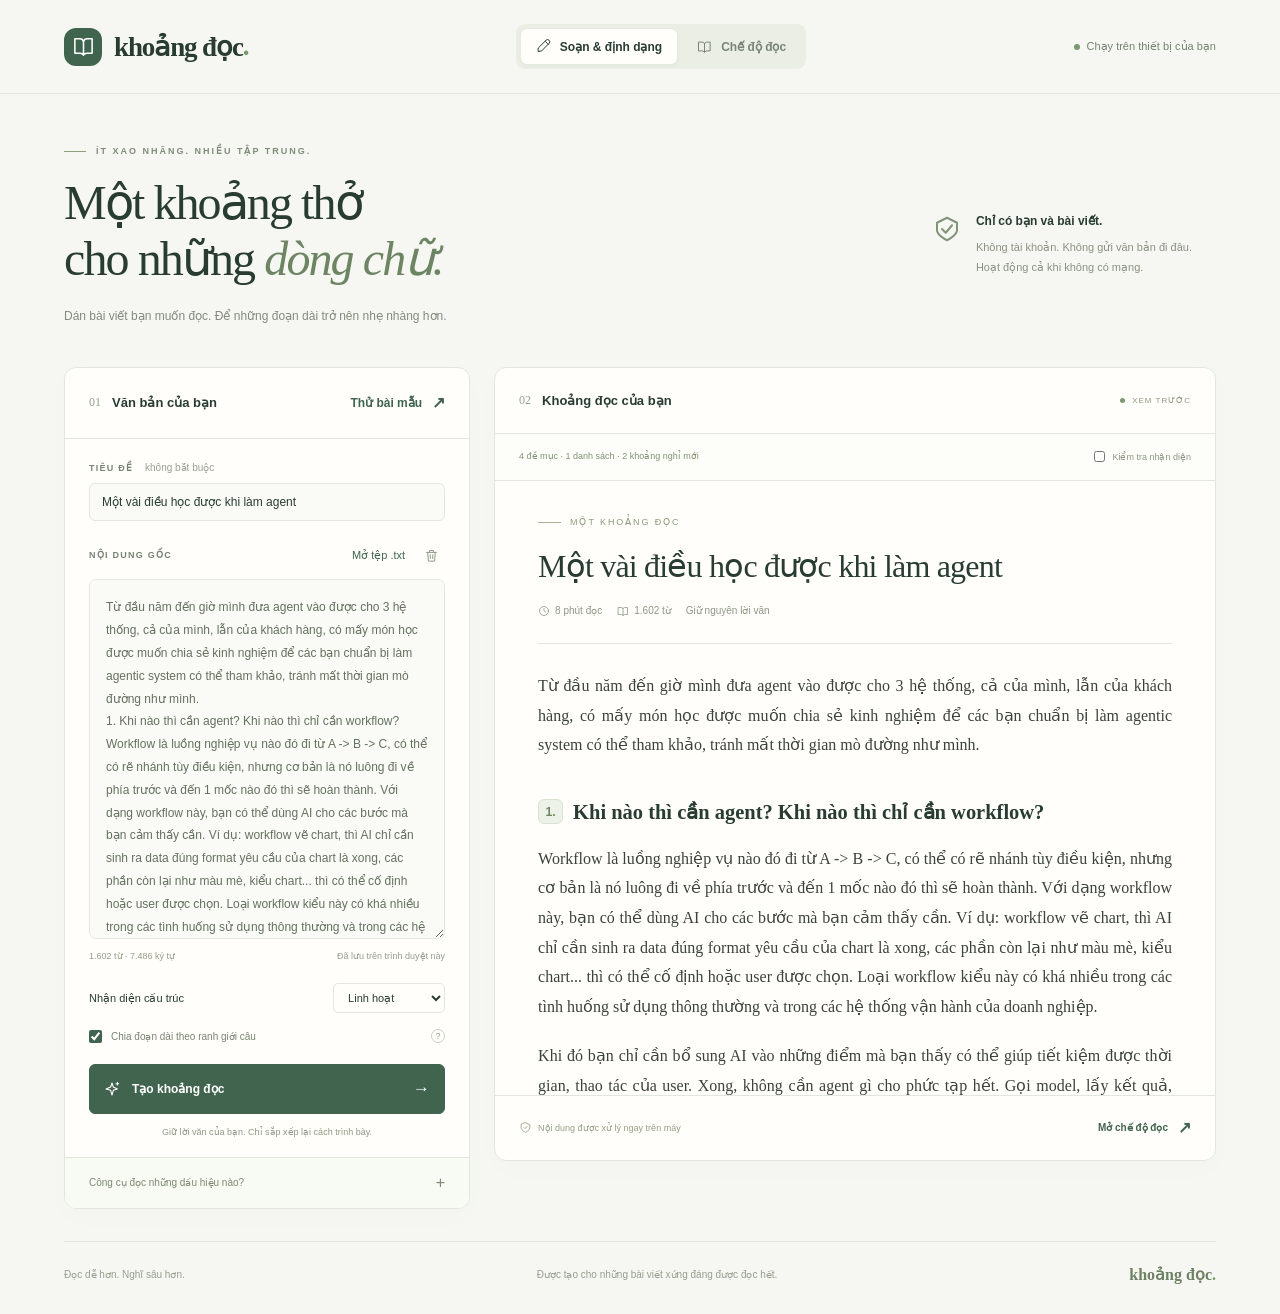
==== easy-text-reader-standalone.html @ fff43d6e "Rename standalone build, clearer export filename, add GitHub Pages deploy - khoang-doc.html -> easy-" ====
<!doctype html>
<html lang="vi">
<head>
  <meta charset="utf-8">
  <meta name="viewport" content="width=device-width, initial-scale=1">
  <meta name="theme-color" content="#f6f7f2">
  <meta name="description" content="Biến văn bản thô thành một trang dễ đọc. Chạy hoàn toàn trên thiết bị, kể cả khi không có mạng.">
  <title>Khoảng đọc — Cho những dòng chữ một khoảng thở</title>
  <link rel="icon" href="data:image/svg+xml,%3Csvg xmlns='http://www.w3.org/2000/svg' viewBox='0 0 40 40'%3E%3Crect width='40' height='40' rx='12' fill='%233c5f4b'/%3E%3Cpath d='M10 11h7c2 0 3 1 3 2 0-1 1-2 3-2h7v18h-7c-2 0-3 1-3 2 0-1-1-2-3-2h-7zM20 13v18' fill='none' stroke='%23fff' stroke-width='2'/%3E%3C/svg%3E">
  <style>
@charset "UTF-8";
:root{--bg:#f6f7f2;--surface:#fffefb;--ink:#293c32;--muted:#7a847a;--accent:#41644f;--accent-soft:#eaf0e7;--border:#e2e7dd;--article-ink:#3b423b;--article-size:20px;--reading-width:720px;--article-leading:1.85;--article-font:Cambria,Georgia,'Times New Roman',serif;--shadow:0 8px 28px #283c3104;color-scheme:light}
*{box-sizing:border-box}html{scroll-behavior:smooth;scroll-padding-top:100px}body{margin:0;background:var(--bg);color:var(--ink);font-family:Inter,'Segoe UI',Arial,sans-serif;font-size:14px;-webkit-font-smoothing:antialiased}button,input,textarea,select{font:inherit}button,a,input,textarea,select{-webkit-tap-highlight-color:transparent}button{cursor:pointer}button,select{touch-action:manipulation}button{color:inherit}button:disabled{opacity:.45;cursor:not-allowed}a{color:inherit}button:focus-visible,a:focus-visible,summary:focus-visible{outline:3px solid #8ca78d;outline-offset:4px}input:focus-visible,textarea:focus-visible,select:focus-visible{outline:2px solid #8ca78d;outline-offset:2px}button{border:0;background:none}svg{width:20px;height:20px;fill:none;stroke:currentColor;stroke-width:1.6;stroke-linecap:round;stroke-linejoin:round;flex-shrink:0}[hidden]{display:none!important}::selection{background:#dbe8cc;color:#263e2e}
.site-header{height:94px;max-width:1440px;margin:auto;padding:0 64px;display:flex;align-items:center;justify-content:space-between;border-bottom:1px solid var(--border);gap:24px}.brand{text-decoration:none;font-family:Cambria,Georgia,'Times New Roman',serif;font-size:27px;font-weight:bold;letter-spacing:-1.1px;display:flex;align-items:center;white-space:nowrap}.brand-mark{display:grid;place-items:center;background:var(--accent);color:#fff;width:38px;height:38px;border-radius:12px;margin-right:12px}.brand-mark svg{width:23px;height:23px}.brand-dot{color:#76966b}.view-tabs{display:flex;gap:5px;background:#eaeee5;padding:5px;border-radius:9px}.view-tab{display:flex;align-items:center;justify-content:center;gap:9px;padding:10px 15px;font-size:12px;font-weight:600;border-radius:6px;white-space:nowrap;color:#7a8479}.view-tab svg{width:15px;height:15px}.view-tab.active{background:var(--surface);color:var(--ink);box-shadow:0 1px 4px #34462d0c}.offline-badge{font-size:11px;color:#748270;white-space:nowrap;display:flex;gap:7px;align-items:center}.offline-badge>span,.preview-label>span{width:6px;height:6px;border-radius:50%;background:#7c9870}
main{max-width:1440px;margin:auto;padding:0 64px}.intro{padding:52px 0 39px;display:flex;align-items:center;justify-content:space-between;gap:40px}.eyebrow{font-size:9px;font-weight:700;letter-spacing:2px;display:flex;align-items:center;gap:10px;color:#7f8c78;margin-bottom:19px}.tiny-line{width:22px;height:1px;background:#8da17e}.intro h1{font-family:Cambria,Georgia,'Times New Roman',serif;font-size:48px;line-height:1.17;letter-spacing:-1.9px;font-weight:400;margin:0 0 19px}.intro h1 em{font-weight:400;color:#6d8562}.intro>div>p{font-size:12px;line-height:1.8;margin:0;color:#838a7d}.intro-note{display:flex;align-items:flex-start;gap:14px;margin:18px 24px 0 0}.intro-note>svg{width:30px;height:30px;color:#829477}.intro-note strong{display:block;font-size:12px;font-weight:600;margin-bottom:9px}.intro-note span{display:block;font-size:11px;line-height:1.9;color:#8a9184}
.workspace{display:grid;grid-template-columns:minmax(300px,.72fr) minmax(0,1.28fr);gap:24px;align-items:start}.panel{border:1px solid var(--border);border-radius:12px;background:var(--surface);overflow:hidden;box-shadow:var(--shadow)}.panel-heading{display:flex;align-items:center;justify-content:space-between;gap:10px;min-height:66px;padding:17px 24px;border-bottom:1px solid var(--border)}.panel-heading>div{display:flex;align-items:center;gap:11px}.step-number{font-family:Cambria,Georgia,serif;font-size:12px;color:#93a18a}.panel-heading h2{font-size:13px;font-weight:600;margin:0}.text-button{color:var(--accent);font-size:12px;font-weight:600;padding:6px 0;line-height:1.5;display:inline-flex;gap:10px;align-items:center}.text-button:hover{color:#83a070}.text-button span{font-size:16px}.text-button.small{font-size:11px;font-weight:400}.source-body{padding:23px 24px 16px}.field-label{font-size:9px;font-weight:700;letter-spacing:1.25px;display:block;color:#778372}.field-label>span{font-size:10px;font-weight:400;letter-spacing:0;color:#9a9f94;text-transform:none;margin-left:8px}.title-input{margin:10px 0 20px;border:1px solid var(--border);background:#fafbf7;border-radius:6px;padding:11px 12px;width:100%;font-size:12px;color:var(--ink)}.title-input::placeholder{color:#9a9f94}.input-label{display:flex;align-items:center;justify-content:space-between;margin-bottom:10px}.input-label>div{display:flex;align-items:center;gap:12px}.icon-button{display:grid;place-items:center;width:28px;height:28px;padding:4px;color:#91998a;border-radius:5px}.icon-button:hover{background:var(--accent-soft)}.icon-button svg{width:15px;height:15px}textarea{resize:vertical;width:100%;height:360px;min-height:180px;max-height:800px;border:1px solid var(--border);background:#fafbf7;border-radius:7px;color:#65705f;padding:16px;font-size:12px;line-height:1.9;scrollbar-width:thin;scrollbar-color:#d4ddcc transparent}textarea::placeholder{color:#9ba493}.source-meta{display:flex;align-items:center;justify-content:space-between;gap:8px;font-size:9px;color:#969d8d;margin:9px 0 22px}.format-options{display:flex;align-items:center;justify-content:space-between;gap:12px;font-size:11px;margin-bottom:16px}.format-options select,.setting-row select{border:1px solid var(--border);border-radius:5px;background:var(--surface);color:var(--ink);padding:7px 25px 7px 10px;font-size:11px}.check-option{display:flex;align-items:center;gap:9px;font-size:10px;color:#7a8472;margin-bottom:21px}.check-option input,.inspect-toggle input{accent-color:var(--accent);width:13px;height:13px;margin:0;flex-shrink:0}.help-dot{display:grid;place-items:center;margin-left:auto;width:14px;height:14px;border:1px solid #c9d1c2;border-radius:50%;color:#92a087;font-size:9px}.primary-button{display:flex;align-items:center;justify-content:center;gap:12px;width:100%;padding:14px;background:var(--accent);border:1px solid var(--accent);border-radius:6px;color:#fff;font-size:12px;font-weight:600;transition:background .15s}.primary-button>svg{width:16px;height:16px}.primary-button>span{margin-left:auto;font-size:17px}.primary-button:hover{background:#314f3d}.source-hint{margin:11px 0 0;text-align:center;font-size:9px;line-height:1.7;color:#8e9884}.how-it-works{background:#f8faf4;border-top:1px solid var(--border);padding:0 24px;color:#7c8873}.how-it-works summary{list-style:none;font-size:10px;padding:16px 0;display:flex;align-items:center;justify-content:space-between;cursor:pointer}.how-it-works summary::-webkit-details-marker{display:none}.how-it-works summary>span{font-size:16px;font-weight:300}.how-it-works[open] summary>span{transform:rotate(45deg)}.how-it-works p{font-size:11px;line-height:1.8;margin:0 0 15px}
.preview-label{display:flex;align-items:center;gap:7px;font-size:8px;letter-spacing:1px;color:#8d9983}.preview-label>span{width:5px;height:5px}.preview-toolbar{padding:12px 24px;display:flex;justify-content:space-between;gap:8px;align-items:center;border-bottom:1px solid var(--border);min-height:47px;background:#fdfef9}.format-summary{font-size:9px;line-height:1.7;color:#829175;display:flex;align-items:center;gap:5px}.inspect-toggle{display:flex;align-items:center;gap:7px;font-size:9px;color:#8d9684;cursor:pointer;white-space:nowrap}.inspect-toggle input{width:11px;height:11px}.preview-scroll{height:614px;overflow:auto;overscroll-behavior:contain;scrollbar-width:thin;scrollbar-color:#dce3d5 transparent}.reading-article{color:var(--article-ink);font-family:var(--article-font);font-size:var(--article-size);line-height:var(--article-leading);overflow-wrap:anywhere}.preview-scroll .reading-article{--article-size:16px;--article-leading:1.85;padding:33px 43px 50px}.article-kicker{font-family:'Segoe UI',Arial,sans-serif;font-size:9px;letter-spacing:1.9px;color:#8a9a7b;display:flex;align-items:center;gap:9px;margin:0 0 15px}.article-kicker::before{content:'';height:1px;width:23px;background:#a5b198}.reading-article h1{font-family:Cambria,Georgia,'Times New Roman',serif;color:var(--ink);font-weight:400;font-size:2em;line-height:1.25;letter-spacing:-.8px;margin:0 0 16px}.article-metadata{font-family:'Segoe UI',Arial,sans-serif;font-size:10px;color:#8e9786;display:flex;flex-wrap:wrap;gap:15px;margin-bottom:27px;padding-bottom:23px;border-bottom:1px solid var(--border)}.article-metadata>span{display:flex;gap:5px;align-items:center}.article-metadata svg{width:12px;height:12px}.reading-article p{margin:0 0 1.25em}.reading-article h2,.reading-article h3,.reading-article h4{font-family:var(--article-font);color:var(--ink);font-weight:600;line-height:1.5;margin:1.8em 0 .8em;scroll-margin-top:100px}.reading-article h2{font-size:1.28em}.reading-article h3{font-size:1.13em}.reading-article h4{font-size:1.04em}.heading-number{font-family:'Segoe UI',Arial,sans-serif;font-size:.6em;display:inline-grid;place-items:center;min-width:25px;height:25px;border-radius:6px;border:1px solid #dae3d3;background:#edf2e8;color:#6f875f;margin-right:10px;vertical-align:3px;padding:0 5px}.reading-article ul,.reading-article ol{padding-left:1.5em;margin:0 0 1.25em}.reading-article li{padding-left:.25em;margin-bottom:.6em}.reading-article li::marker{color:#7e936c}.reading-article blockquote{border-left:3px solid #8ba17d;padding:.15em 0 .15em 1.2em;margin:1.5em 0;color:#65735c;font-style:italic;white-space:pre-line}.reading-article .callout{border:1px solid #e1e8d8;background:#f1f5eb;border-radius:7px;padding:16px 19px;font-size:.95em;margin:1.5em 0;color:#4e6543}.reading-article .verse{white-space:pre-line}.reading-article pre{font-size:.74em;line-height:1.7;background:#edf0e9;padding:18px;border-radius:7px;white-space:pre;overflow:auto;max-width:100%}.reading-article code{font-family:Consolas,monospace;font-size:.85em;background:#eaf0e5;padding:2px 4px;border-radius:3px}.reading-article pre code{background:none;padding:0;font-size:inherit}.reading-article a{color:#557c50;text-underline-offset:3px}.reading-article hr{border:0;border-top:1px solid var(--border);margin:2em 0}.reading-article .task-item,.reading-article .symbol-item{list-style:none}.task-box,.list-symbol{font-family:Arial,sans-serif;color:var(--accent);margin-left:-1.5em;display:inline-block;width:1.5em}.preview-footer{display:flex;align-items:center;justify-content:space-between;border-top:1px solid var(--border);padding:14px 24px;gap:10px}.preview-footer>span{font-size:9px;display:flex;align-items:center;gap:6px;color:#94a087}.preview-footer svg{width:13px;height:13px}.preview-footer>.text-button{font-size:10px}.site-footer{display:flex;align-items:center;justify-content:space-between;gap:20px;margin-top:32px;padding:23px 0 30px;border-top:1px solid var(--border);color:#969e8e;font-size:10px}.site-footer>span:last-child{font-family:Cambria,Georgia,serif;font-size:16px;font-weight:bold;color:#6e8163}
.empty-state{text-align:center;padding:90px 15px;color:#87937d;font-family:'Segoe UI',Arial,sans-serif}.empty-state svg{width:40px;height:40px;stroke-width:1;margin-bottom:15px}.empty-state h3{font-family:Cambria,Georgia,serif;font-size:25px;font-weight:400;color:var(--ink);margin:10px 0}.empty-state p{font-size:12px;line-height:1.9}.inspection{font-family:'Segoe UI',Arial,sans-serif;font-size:10px;line-height:1.6;display:flex;flex-wrap:wrap;align-items:center;gap:7px;border-top:1px dashed #d6dfcc;padding:7px 0 5px;margin-top:15px;color:#8a977f}.inspection select{max-width:150px;font-size:10px;padding:5px;border:1px solid var(--border);border-radius:4px;background:var(--surface);color:var(--accent)}.inspection>span{flex:1;min-width:100px}.inspection button{font-size:10px;text-decoration:underline}.inspected-block{position:relative}.inspected-block p,.inspected-block h2,.inspected-block h3{margin-top:.7em}
.reading-progress{position:fixed;top:0;left:0;width:100%;height:3px;z-index:30;pointer-events:none;display:none}.reading-progress>span{display:block;height:100%;width:0;background:#83a16e}.is-reading .reading-progress{display:block}.is-reading .site-header{position:sticky;top:0;z-index:10;background:var(--bg);height:78px}.reader{display:grid;grid-template-columns:220px minmax(0,calc(var(--reading-width) + 20px));gap:64px;justify-content:center;padding-top:35px}.reader-sidebar{position:sticky;top:111px;align-self:start;max-height:calc(100vh - 140px);overflow:auto;scrollbar-width:thin}.back-button{font-size:11px;color:#7f8d76;padding:8px 0;margin-bottom:32px}.toc-label{font-size:9px;font-weight:600;letter-spacing:1.6px;color:#939f89;margin-bottom:17px}.toc{display:flex;flex-direction:column;gap:4px}.toc a{font-size:11px;line-height:1.8;text-decoration:none;color:#8a9580;padding:9px 12px;border-left:2px solid transparent}.toc a:hover,.toc a.active{background:var(--accent-soft);border-left-color:#7f9a6e;border-radius:0 5px 5px 0;color:var(--accent)}.toc .toc-sub{padding-left:25px;font-size:10px}.toc-empty{font-size:11px;line-height:1.8;color:var(--muted)}.sidebar-note{font-family:Cambria,Georgia,serif;font-style:italic;font-size:15px;color:#a0aa95;line-height:1.7;margin:45px 12px 0;border-top:1px solid var(--border);padding-top:25px}.reader-content{min-width:0;position:relative}.reader-tools{display:flex;align-items:center;justify-content:space-between;gap:12px;padding-bottom:20px;margin-bottom:35px;border-bottom:1px solid var(--border)}.reader-meta{font-size:10px;line-height:1.8;color:#849278}.reader-actions{display:flex;gap:5px}.tool-button{display:flex;gap:7px;align-items:center;justify-content:center;font-size:11px;padding:9px 11px;border:1px solid var(--border);border-radius:6px;background:var(--surface);white-space:nowrap}.tool-button:hover{background:var(--accent-soft)}.tool-button svg{width:15px;height:15px}.aa-icon{font-family:Cambria,Georgia,serif;font-size:18px;line-height:16px}.reader-content>.reading-article{max-width:var(--reading-width);margin:auto}.reader-content .reading-article h1{font-size:2.25em}.reader-content .article-metadata{margin-bottom:37px}.reading-end{text-align:center;padding:60px 0 80px;color:#9caa90}.reading-end>span{font-size:27px}.reading-end p{font-family:Cambria,Georgia,serif;font-style:italic;font-size:16px}.reading-end .text-button{font-size:11px}.reading-settings{position:absolute;right:0;top:52px;z-index:15;width:330px;padding:18px 22px;background:var(--surface);border:1px solid var(--border);border-radius:9px;box-shadow:0 12px 40px #263d3020;font-size:12px}.settings-heading{display:flex;justify-content:space-between;align-items:center;margin-bottom:15px}.settings-heading strong{font-size:12px;font-weight:600}.settings-heading .icon-button{font-size:22px}.setting-row{display:flex;align-items:center;justify-content:space-between;gap:10px;margin-bottom:20px;font-size:11px}.setting-row input[type=range]{width:128px;accent-color:var(--accent)}.theme-options{display:flex;gap:10px}.theme-swatch{height:25px;width:25px;border-radius:50%;border:1px solid #c9cebf}.theme-swatch.paper{background:#f6f7f2}.theme-swatch.white{background:#fff}.theme-swatch.night{background:#252e29}.theme-swatch.active{outline:2px solid #789268;outline-offset:3px}
.toast{position:fixed;bottom:26px;left:50%;transform:translate(-50%,20px);opacity:0;pointer-events:none;background:#314f3d;color:#fff;padding:12px 20px;border-radius:8px;box-shadow:0 6px 22px #203b3520;z-index:100;font-size:12px;line-height:1.7;text-align:center;max-width:calc(100vw - 32px);width:max-content;transition:opacity .2s,transform .2s}.toast.visible{opacity:1;transform:translate(-50%,0)}.noscript{text-align:center;padding:30px}
body[data-theme=white]{--bg:#fff;--surface:#fff;--border:#e9e9e5}body[data-theme=night]{--bg:#202923;--surface:#27322a;--ink:#dce4d5;--muted:#a7b09e;--article-ink:#c7d0c0;--border:#3b483b;--accent:#a8c597;--accent-soft:#354331;color-scheme:dark}body[data-theme=night] .view-tabs{background:#2d382d}body[data-theme=night] .reading-article .callout,body[data-theme=night] .reading-article code,body[data-theme=night] .reading-article pre,body[data-theme=night] .heading-number{background:#2d3a2b;border-color:#44533d;color:#c1d4b2}body[data-theme=night] .reading-article blockquote{color:#a9ba9b}body[data-theme=night] .reading-article a{color:#b3cf9e}body[data-theme=night] .primary-button{background:#7f9a6e;color:#14220f}body[data-theme=night] textarea,body[data-theme=night] .title-input,body[data-theme=night] .how-it-works,body[data-theme=night] .preview-toolbar{background:#232e25;color:#c1cbb9}body[data-theme=night] .preview-scroll .reading-article{--article-ink:#c7d0c0}
@media(min-width:1500px){.intro{padding-top:65px;padding-bottom:48px}.intro h1{font-size:54px}.preview-scroll{height:650px}textarea{height:396px}}
@media(max-width:1150px){.site-header{padding:0 32px}main{padding:0 32px}.offline-badge{font-size:0;gap:0}.offline-badge>span{height:8px;width:8px}.workspace{grid-template-columns:minmax(290px,.85fr) minmax(0,1.15fr);gap:18px}.preview-scroll .reading-article{padding:30px}.intro-note{margin-right:0}.intro h1{font-size:44px}.preview-toolbar{padding:12px 18px;flex-wrap:wrap}.reader{gap:35px;grid-template-columns:180px minmax(0,calc(var(--reading-width) + 20px))}.panel-heading{padding-left:20px;padding-right:20px}.source-body{padding-left:20px;padding-right:20px}.preview-footer{flex-wrap:wrap}.preview-footer>.text-button{margin-left:auto}}
@media(max-width:820px){.site-header{height:80px;padding:0 24px;gap:15px}.brand{font-size:23px}.brand-mark{width:33px;height:33px;margin-right:9px;border-radius:10px}.view-tab{padding:10px;font-size:11px}.offline-badge{display:none}main{padding:0 24px}.intro{padding:35px 0 30px;gap:20px}.intro h1{font-size:40px}.intro-note{max-width:200px}.intro-note>svg{width:23px;height:23px}.intro-note span{font-size:10px}.intro-note strong{font-size:11px}.workspace{grid-template-columns:1fr}.source-body{display:grid;grid-template-columns:1fr;gap:0}textarea{height:230px}.preview-scroll{height:650px}.preview-scroll .reading-article{padding:35px 45px;--article-size:18px}.site-footer>span:nth-child(2){display:none}.reader{display:block;max-width:calc(var(--reading-width) + 20px);margin:auto;padding-top:20px}.reader-sidebar{position:static;max-height:none;margin-bottom:25px}.back-button{margin-bottom:12px}.toc-label{margin:8px 0}.toc{display:flex;flex-direction:row;gap:5px;overflow:auto;padding:3px 0 8px}.toc a{flex-shrink:0;border:1px solid var(--border);border-radius:5px;max-width:230px;white-space:nowrap;text-overflow:ellipsis;overflow:hidden;padding:6px 10px}.toc a.active{border:1px solid #9ab087;border-radius:5px}.toc .toc-sub{padding-left:10px}.sidebar-note{display:none}.reader-tools{margin-bottom:27px}.reader-content .reading-article h1{font-size:2em}}
@media(max-width:520px){.site-header{height:auto;min-height:77px;padding:17px 18px;flex-wrap:wrap;gap:17px}.brand{font-size:24px}.brand-mark{width:32px;height:32px}.view-tabs{margin-left:auto;padding:4px;gap:3px}.view-tab{padding:8px 9px;gap:6px;font-size:10px}.view-tab svg{display:none}.brand{font-size:21px}.brand-mark{margin-right:7px}.is-reading .site-header{height:auto;min-height:70px}.intro{padding:31px 0 25px;display:block}.eyebrow{font-size:8px;letter-spacing:1.5px;margin-bottom:15px}.intro h1{font-size:39px;line-height:1.17;margin-bottom:15px;letter-spacing:-1.4px}.intro>div>p{font-size:11px;max-width:280px}.intro-note{display:none}main{padding:0 16px}.workspace{gap:20px}.panel{border-radius:10px}.panel-heading{padding:16px 18px;min-height:60px}.panel-heading h2{font-size:12px}.panel-heading .text-button{font-size:11px}.source-body{padding:20px 18px 17px}.title-input{font-size:12px}.field-label{font-size:9px}textarea{font-size:13px;padding:13px;height:260px}.source-meta{font-size:9px}.format-options{font-size:12px}.check-option{font-size:11px}.primary-button{padding:15px;font-size:13px}.source-hint{font-size:9px}.how-it-works{padding:0 18px}.how-it-works summary{font-size:11px}.preview-toolbar{padding:11px 18px;gap:8px}.format-summary{font-size:9px}.inspect-toggle{font-size:9px}.preview-scroll{height:620px}.preview-scroll .reading-article{padding:27px 23px 40px;--article-size:17px}.reading-article h1{font-size:1.8em;letter-spacing:-.4px}.reading-article h2{font-size:1.22em}.heading-number{vertical-align:2px;min-width:23px;height:23px;margin-right:7px}.preview-footer{padding:12px 18px}.preview-footer>span{font-size:8px}.site-footer{font-size:9px;gap:8px;margin-top:25px}.site-footer>span:last-child{font-size:14px}.reader{padding:12px 6px 0}.reader-tools{gap:5px}.reader-meta{font-size:9px}.reader-actions{gap:5px}.tool-button{padding:9px 10px}.desktop-label{display:none}.reading-settings{max-width:calc(100vw - 44px);top:53px}.reader-content .reading-article h1{font-size:1.9em}.reader-content>.reading-article{--article-size:var(--reader-size,20px)}.reader-content .article-metadata{gap:12px;font-size:10px}.reading-end{padding-bottom:45px}.reading-article blockquote{padding-left:1em}.reading-article .callout{padding:14px}.toast{font-size:11px}}
.reading-article h1{font-family:var(--article-font)}
.reading-article :is(p:not(.verse):not(.preserve-lines),.callout){text-align:justify;text-align-last:start;text-justify:inter-word}
.reading-article .empty-state p{text-align:center}
.reading-article :is(.verse,.preserve-lines,blockquote,pre,li,h1,h2,h3,h4){text-align:start}
.preview-scroll .reading-article{max-width:calc(var(--reading-width) + 86px);margin-inline:auto}
.width-setting{margin-bottom:7px}.setting-hint{margin:0 0 20px;font-size:9px;line-height:1.6;color:var(--muted)}
.reader-meta{min-width:0}
.reading-settings{position:fixed;right:auto;overflow-y:auto;overscroll-behavior:contain}
.setting-row select{min-width:0;max-width:calc(100% - 62px)}
.theme-setting{flex-direction:column;align-items:stretch;gap:13px}
.theme-setting>span{display:flex;justify-content:space-between;align-items:center}
.theme-setting output{color:var(--muted);font-size:10px}
.theme-options{gap:6px;justify-content:space-between}
.theme-swatch{width:40px;height:40px;border:7px solid var(--surface);box-shadow:0 0 0 1px var(--border)}
.theme-swatch.active{outline-color:var(--accent)}
.theme-swatch.sepia{background:#f4e9d8}.theme-swatch.mist{background:#edf3f7}
body[data-theme=sepia]{--bg:#f4e9d8;--surface:#fcf5e9;--ink:#4a3828;--muted:#78644f;--article-ink:#4e3c2c;--border:#dfcfb7;--accent:#8a603a;--accent-soft:#eddec6}
body[data-theme=mist]{--bg:#edf3f7;--surface:#f8fbfd;--ink:#2e4356;--muted:#62778a;--article-ink:#354b5d;--border:#d3e0e9;--accent:#466e8c;--accent-soft:#e0eaf2}
:is(body[data-theme=sepia],body[data-theme=mist]) :is(.view-tabs,.reading-article .callout,.reading-article code,.reading-article pre,.heading-number){background:var(--accent-soft)}
:is(body[data-theme=sepia],body[data-theme=mist]) :is(.reading-article .callout,.heading-number){border-color:var(--border);color:var(--ink)}
:is(body[data-theme=sepia],body[data-theme=mist]) :is(textarea,.title-input,.how-it-works,.preview-toolbar){background:var(--bg);color:var(--article-ink)}
:is(body[data-theme=sepia],body[data-theme=mist]) :is(.article-kicker,.article-metadata,.reading-article blockquote,.reader-meta,.toc-label,.toc a,.sidebar-note,.back-button,.format-summary,.inspect-toggle,.source-hint){color:var(--muted)}
:is(body[data-theme=sepia],body[data-theme=mist]) :is(.reading-article a,.brand-dot,.reading-article li::marker){color:var(--accent)}
:is(body[data-theme=sepia],body[data-theme=mist]) .reading-article blockquote{border-color:var(--accent)}
:is(body[data-theme=sepia],body[data-theme=mist]) .toc a.active{border-color:var(--accent);color:var(--accent)}
.focus-exit{position:fixed;right:max(22px,env(safe-area-inset-right));bottom:max(22px,env(safe-area-inset-bottom));z-index:20;display:flex;align-items:center;gap:9px;min-height:44px;padding:10px 14px;border:1px solid var(--border);border-radius:24px;background:var(--surface);color:var(--muted);font-size:11px;opacity:.6;box-shadow:0 2px 15px #253c2908;transition:opacity .15s}
.focus-exit:hover,.focus-exit:focus-visible{opacity:1;color:var(--ink)}
.focus-exit svg{width:15px;height:15px}.focus-exit kbd{font:10px 'Segoe UI',Arial,sans-serif;padding:2px 5px;border:1px solid var(--border);border-radius:4px}
.is-focused :is(.site-header,.reader-sidebar,.reader-tools,.reading-settings,.reading-end,.reading-progress,.reader-content .article-kicker,.reader-content .article-metadata,.toast){display:none!important}
.is-focused .reader{display:block;max-width:calc(var(--reading-width) + 20px);margin:0 auto;padding:64px 0 100px}
.is-focused .reader-content>.reading-article:focus{outline:none}
@media(max-width:520px){.is-focused .reader{padding:38px 6px 90px}.focus-exit{right:max(16px,env(safe-area-inset-right));bottom:max(16px,env(safe-area-inset-bottom));opacity:.8}.focus-exit kbd{display:none}}
@media(prefers-reduced-motion:reduce){html{scroll-behavior:auto}*,*::before,*::after{transition:none!important;animation:none!important}}
@media print{body{background:#fff!important;color:#222!important}.site-header,.intro,.workspace,.site-footer,.reader-sidebar,.reader-tools,.reading-settings,.reading-progress,.reading-end,.toast,.focus-exit{display:none!important}main{padding:0;max-width:none}.reader{display:block!important;padding:0!important}.reader-content>.reading-article{--article-size:12pt;--article-leading:1.65;--article-ink:#222;--ink:#222;max-width:none}.reading-article h2,.reading-article h3{break-after:avoid}.reading-article blockquote,.reading-article li,.reading-article pre{break-inside:avoid}.reading-article a{color:#333}.reading-article .callout{background:#f5f5f5;border-color:#ddd;color:#333}@page{margin:20mm}}

</style>
</head>
<body>
  <div class="reading-progress" aria-hidden="true"><span id="progressBar"></span></div>
  <header class="site-header">
    <a class="brand" id="homeLink" href="#" aria-label="Khoảng đọc, trang chủ"><span class="brand-mark"><svg viewBox="0 0 24 24" fill="none" aria-hidden="true"><path d="M3 4h5a4 4 0 0 1 4 3 4 4 0 0 1 4-3h5v15h-5a4 4 0 0 0-4 2 4 4 0 0 0-4-2H3zM12 7v14"/></svg></span>khoảng đọc<span class="brand-dot">.</span></a>
    <nav class="view-tabs" aria-label="Chế độ hiển thị">
      <button id="editTab" class="view-tab active" aria-pressed="true"><svg viewBox="0 0 24 24" aria-hidden="true"><path d="M15 4l5 5M4 20l5-1L21 7a2 2 0 0 0-5-5L4 14z"/></svg><span>Soạn & định dạng</span></button>
      <button id="readTab" class="view-tab" aria-pressed="false"><svg viewBox="0 0 24 24" aria-hidden="true"><path d="M3 5h6l3 2 3-2h6v14h-6l-3 2-3-2H3zM12 7v14"/></svg><span>Chế độ đọc</span></button>
    </nav>
    <span class="offline-badge"><span></span>Chạy trên thiết bị của bạn</span>
  </header>

  <main>
    <section class="intro" id="intro">
      <div><div class="eyebrow"><span class="tiny-line"></span> ÍT XAO NHÃNG. NHIỀU TẬP TRUNG.</div><h1>Một khoảng thở<br>cho những <em>dòng chữ.</em></h1><p>Dán bài viết bạn muốn đọc. Để những đoạn dài trở nên nhẹ nhàng hơn.</p></div>
      <div class="intro-note"><svg viewBox="0 0 24 24" aria-hidden="true"><path d="M12 3l8 4v6c0 4-8 8-8 8s-8-4-8-8V7zM8 12l3 3 5-6"/></svg><div><strong>Chỉ có bạn và bài viết.</strong><span>Không tài khoản. Không gửi văn bản đi đâu.<br>Hoạt động cả khi không có mạng.</span></div></div>
    </section>

    <section id="workspace" class="workspace" aria-label="Soạn và xem trước">
      <div class="source-panel panel">
        <div class="panel-heading"><div><span class="step-number">01</span><h2>Văn bản của bạn</h2></div><button id="sampleButton" class="text-button">Thử bài mẫu <span aria-hidden="true">↗</span></button></div>
        <div class="source-body">
          <label class="field-label" for="articleTitle">TIÊU ĐỀ <span>không bắt buộc</span></label>
          <input id="articleTitle" class="title-input" type="text" maxlength="180" placeholder="Đặt tên cho bài đọc…" autocomplete="off">
          <div class="input-label"><label class="field-label" for="sourceText">NỘI DUNG GỐC</label><div><button class="text-button small" id="importButton">Mở tệp .txt</button><button class="icon-button" id="clearButton" title="Xóa nội dung" aria-label="Xóa nội dung"><svg viewBox="0 0 24 24" aria-hidden="true"><path d="M4 7h16M9 7V4h6v3M6 7l1 14h10l1-14M10 11v6M14 11v6"/></svg></button></div></div>
          <textarea id="sourceText" spellcheck="false" aria-describedby="sourceHint" placeholder="Dán vào đây bài viết, ghi chú hay bất kỳ đoạn văn bản dài nào bạn muốn đọc…"></textarea>
          <div class="source-meta"><span id="sourceCount">0 từ</span><span id="saveStatus">Lưu tự động trên trình duyệt</span></div>
          <div class="format-options"><label for="formatMode">Nhận diện cấu trúc</label><select id="formatMode"><option value="balanced">Linh hoạt</option><option value="conservative">Thận trọng</option></select></div>
          <label class="check-option"><input id="splitParagraphs" type="checkbox" checked><span>Chia đoạn dài theo ranh giới câu</span><span class="help-dot" title="Chỉ thêm khoảng nghỉ giữa các câu; không viết lại nội dung.">?</span></label>
          <button id="formatButton" class="primary-button"><svg viewBox="0 0 24 24" aria-hidden="true"><path d="M12 3l2 6 6 3-6 2-2 7-2-7-7-2 7-3zM20 2v4M18 4h4"/></svg>Tạo khoảng đọc<span aria-hidden="true">→</span></button>
          <p class="source-hint" id="sourceHint">Giữ lời văn của bạn. Chỉ sắp xếp lại cách trình bày.</p>
        </div>
        <details class="how-it-works"><summary>Công cụ đọc những dấu hiệu nào?<span aria-hidden="true">+</span></summary><p>Tiêu đề có số, CHỮ HOA, Markdown; danh sách với −, +, •; trích dẫn, dòng nhấn mạnh và các câu hoàn chỉnh. Công cụ xét thêm độ dài, khoảng trắng và các dòng lân cận để chọn cách trình bày.</p><p>Đây là bộ quy tắc cục bộ, không phải AI hiểu ngữ nghĩa. Bật “Kiểm tra nhận diện” bên cạnh để sửa những chỗ chưa đúng. Chế độ Thận trọng giữ cấu trúc gốc nhiều hơn.</p></details>
      </div>

      <div class="preview-panel panel">
        <div class="panel-heading"><div><span class="step-number">02</span><h2>Khoảng đọc của bạn</h2></div><span class="preview-label"><span></span>XEM TRƯỚC</span></div>
        <div class="preview-toolbar"><div id="formatSummary" class="format-summary"></div><label class="inspect-toggle"><input type="checkbox" id="inspectToggle"><span>Kiểm tra nhận diện</span></label></div>
        <div class="preview-scroll" id="previewScroll"><article id="previewArticle" class="reading-article"></article></div>
        <div class="preview-footer"><span><svg viewBox="0 0 24 24" aria-hidden="true"><path d="M9 12l2 2 4-4M12 3l8 4v6c0 4-8 8-8 8s-8-4-8-8V7z"/></svg>Nội dung được xử lý ngay trên máy</span><button id="startReading" class="text-button">Mở chế độ đọc <span aria-hidden="true">↗</span></button></div>
      </div>
    </section>

    <section id="reader" class="reader" hidden aria-label="Trang đọc">
      <aside class="reader-sidebar"><button id="backToEdit" class="back-button">← Trở lại chỉnh sửa</button><div class="toc-label">TRONG BÀI VIẾT</div><nav id="tableOfContents" class="toc" aria-label="Mục lục bài viết"></nav><div class="sidebar-note">Đọc chậm một chút.<br>Hiểu sâu hơn một chút.</div></aside>
      <div class="reader-content"><div class="reader-tools"><div class="reader-meta" id="readerMeta"></div><div class="reader-actions"><button id="focusButton" class="tool-button" aria-label="Bật chế độ Focus" aria-pressed="false" aria-keyshortcuts="F" title="Focus: chỉ hiển thị bài đọc (phím F)"><svg viewBox="0 0 24 24" aria-hidden="true"><path d="M8 3H3v5m13-5h5v5M3 16v5h5m13-5v5h-5"/></svg><span class="desktop-label">Focus</span></button><button id="settingsButton" class="tool-button" aria-expanded="false" aria-controls="readingSettings" title="Tùy chỉnh hiển thị"><span class="aa-icon">Aa</span><span class="desktop-label">Hiển thị</span></button><button id="downloadButton" class="tool-button" title="Tải trang HTML để đọc ngoại tuyến"><svg viewBox="0 0 24 24" aria-hidden="true"><path d="M12 3v12m-5-5 5 5 5-5M4 16v5h16v-5"/></svg><span class="desktop-label">Lưu HTML</span></button><button id="printButton" class="tool-button" title="In hoặc lưu PDF" aria-label="In hoặc lưu PDF"><svg viewBox="0 0 24 24" aria-hidden="true"><path d="M7 8V3h10v5M7 17H3V8h18v9h-4M7 14h10v7H7zM17 11h1"/></svg></button></div></div>
        <div id="readingSettings" class="reading-settings" hidden>
          <div class="settings-heading"><strong>Thoải mái theo cách của bạn</strong><button id="closeSettings" class="icon-button" aria-label="Đóng tùy chỉnh">×</button></div>
          <div class="setting-row"><label for="fontSize">Cỡ chữ <output id="fontSizeValue">20</output>px</label><input id="fontSize" type="range" min="16" max="28" value="20"></div>
          <div class="setting-row"><label for="lineHeight">Giãn dòng <output id="lineHeightValue">1.85</output></label><input id="lineHeight" type="range" min="1.4" max="2.2" step="0.05" value="1.85"></div>
          <div class="setting-row width-setting"><label for="readingWidth">Rộng bài <output id="readingWidthValue">720</output>px</label><input id="readingWidth" type="range" min="480" max="1040" step="20" value="720" aria-describedby="readingWidthHint"></div>
          <p id="readingWidthHint" class="setting-hint">Chiều rộng tối đa; tự co theo màn hình.</p>
          <div class="setting-row"><label for="fontFamily">Kiểu chữ</label><select id="fontFamily"><option value="serif">Chân chữ · Sách</option><option value="sans">Không chân · Hiện đại</option><option value="beVietnam">Be Vietnam Pro · Thanh thoát</option><option value="manrope">Manrope · Hiện đại</option><option value="mono">Monospace · Đều nét</option></select></div>
          <div class="setting-row theme-setting"><span>Màu trang <output id="themeName">Giấy</output></span><div class="theme-options" aria-label="Màu trang"><button class="theme-swatch paper active" data-theme="paper" aria-label="Màu giấy" title="Giấy" aria-pressed="true"></button><button class="theme-swatch white" data-theme="white" aria-label="Trắng" title="Trắng" aria-pressed="false"></button><button class="theme-swatch night" data-theme="night" aria-label="Ban đêm" title="Ban đêm" aria-pressed="false"></button><button class="theme-swatch sepia" data-theme="sepia" aria-label="Giấy ấm" title="Giấy ấm" aria-pressed="false"></button><button class="theme-swatch mist" data-theme="mist" aria-label="Sương xanh" title="Sương xanh" aria-pressed="false"></button></div></div>
          <button id="resetSettings" class="text-button small">Khôi phục mặc định</button>
        </div>
        <article id="readerArticle" class="reading-article" tabindex="-1"></article><div class="reading-end" id="readingEnd"><span>✳</span><p>Một bài viết. Một khoảng lặng.</p><button id="nextArticle" class="text-button">Đọc một bài khác →</button></div>
      </div>
    </section>
    <footer id="siteFooter" class="site-footer"><span>Đọc dễ hơn. Nghĩ sâu hơn.</span><span>Được tạo cho những bài viết xứng đáng được đọc hết.</span><span>khoảng đọc<span class="brand-dot">.</span></span></footer>
  </main>
  <button id="exitFocusButton" class="focus-exit" hidden title="Thoát chế độ Focus (Esc)" aria-keyshortcuts="Escape"><svg viewBox="0 0 24 24" aria-hidden="true"><path d="M3 8h5V3m8 0v5h5M8 21v-5H3m18 0h-5v5"/></svg><span>Thoát Focus</span><kbd>Esc</kbd></button>
  <input type="file" id="fileInput" accept=".txt,.md,text/plain,text/markdown" hidden>
  <div class="toast" id="toast" role="status" aria-live="polite"></div>
  <noscript><p class="noscript">Hãy bật JavaScript để công cụ có thể định dạng văn bản ngay trên thiết bị của bạn.</p></noscript>
<script>
/* Generated by scripts/build-fonts.cjs. Fonts and licenses are bundled; no network requests. */
window.LOCAL_FONTS = {"cssByFamily":{"beVietnam":"/* Be Vietnam Pro — bundled locally from Google Fonts.\nCopyright 2021 The Be Vietnam Pro Project Authors (https://github.com/bettergui/BeVietnamPro),\n\nThis Font Software is licensed under the SIL Open Font License, Version 1.1.\nThis license is copied below, and is also available with a FAQ at:\nhttp://scripts.sil.org/OFL\n\n\n-----------------------------------------------------------\nSIL OPEN FONT LICENSE Version 1.1 - 26 February 2007\n-----------------------------------------------------------\n\nPREAMBLE\nThe goals of the Open Font License (OFL) are to stimulate worldwide\ndevelopment of collaborative font projects, to support the font creation\nefforts of academic and linguistic communities, and to provide a free and\nopen framework in which fonts may be shared and improved in partnership\nwith others.\n\nThe OFL allows the licensed fonts to be used, studied, modified and\nredistributed freely as long as they are not sold by themselves. The\nfonts, including any derivative works, can be bundled, embedded,\nredistributed and/or sold with any software provided that any reserved\nnames are not used by derivative works. The fonts and derivatives,\nhowever, cannot be released under any other type of license. The\nrequirement for fonts to remain under this license does not apply\nto any document created using the fonts or their derivatives.\n\nDEFINITIONS\n\"Font Software\" refers to the set of files released by the Copyright\nHolder(s) under this license and clearly marked as such. This may\ninclude source files, build scripts and documentation.\n\n\"Reserved Font Name\" refers to any names specified as such after the\ncopyright statement(s).\n\n\"Original Version\" refers to the collection of Font Software components as\ndistributed by the Copyright Holder(s).\n\n\"Modified Version\" refers to any derivative made by adding to, deleting,\nor substituting -- in part or in whole -- any of the components of the\nOriginal Version, by changing formats or by porting the Font Software to a\nnew environment.\n\n\"Author\" refers to any designer, engineer, programmer, technical\nwriter or other person who contributed to the Font Software.\n\nPERMISSION & CONDITIONS\nPermission is hereby granted, free of charge, to any person obtaining\na copy of the Font Software, to use, study, copy, merge, embed, modify,\nredistribute, and sell modified and unmodified copies of the Font\nSoftware, subject to the following conditions:\n\n1) Neither the Font Software nor any of its individual components,\nin Original or Modified Versions, may be sold by itself.\n\n2) Original or Modified Versions of the Font Software may be bundled,\nredistributed and/or sold with any software, provided that each copy\ncontains the above copyright notice and this license. These can be\nincluded either as stand-alone text files, human-readable headers or\nin the appropriate machine-readable metadata fields within text or\nbinary files as long as those fields can be easily viewed by the user.\n\n3) No Modified Version of the Font Software may use the Reserved Font\nName(s) unless explicit written permission is granted by the corresponding\nCopyright Holder. This restriction only applies to the primary font name as\npresented to the users.\n\n4) The name(s) of the Copyright Holder(s) or the Author(s) of the Font\nSoftware shall not be used to promote, endorse or advertise any\nModified Version, except to acknowledge the contribution(s) of the\nCopyright Holder(s) and the Author(s) or with their explicit written\npermission.\n\n5) The Font Software, modified or unmodified, in part or in whole,\nmust be distributed entirely under this license, and must not be\ndistributed under any other license. The requirement for fonts to\nremain under this license does not apply to any document created\nusing the Font Software.\n\nTERMINATION\nThis license becomes null and void if any of the above conditions are\nnot met.\n\nDISCLAIMER\nTHE FONT SOFTWARE IS PROVIDED \"AS IS\", WITHOUT WARRANTY OF ANY KIND,\nEXPRESS OR IMPLIED, INCLUDING BUT NOT LIMITED TO ANY WARRANTIES OF\nMERCHANTABILITY, FITNESS FOR A PARTICULAR PURPOSE AND NONINFRINGEMENT\nOF COPYRIGHT, PATENT, TRADEMARK, OR OTHER RIGHT. IN NO EVENT SHALL THE\nCOPYRIGHT HOLDER BE LIABLE FOR ANY CLAIM, DAMAGES OR OTHER LIABILITY,\nINCLUDING ANY GENERAL, SPECIAL, INDIRECT, INCIDENTAL, OR CONSEQUENTIAL\nDAMAGES, WHETHER IN AN ACTION OF CONTRACT, TORT OR OTHERWISE, ARISING\nFROM, OUT OF THE USE OR INABILITY TO USE THE FONT SOFTWARE OR FROM\nOTHER DEALINGS IN THE FONT SOFTWARE.\n\n*/\n@font-face{font-family:\"Be Vietnam Pro\";font-style:normal;font-weight:400;font-display:swap;src:url(\"[data-uri]\") format(\"woff2\");}\n@font-face{font-family:\"Be Vietnam Pro\";font-style:italic;font-weight:400;font-display:swap;src:url(\"[data-uri]\") format(\"woff2\");}\n@font-face{font-family:\"Be Vietnam Pro\";font-style:normal;font-weight:600;font-display:swap;src:url(\"[data-uri]\") format(\"woff2\");}\n@font-face{font-family:\"Be Vietnam Pro\";font-style:normal;font-weight:700;font-display:swap;src:url(\"[data-uri]\") format(\"woff2\");}","manrope":"/* Manrope — bundled locally from Google Fonts.\nCopyright 2018 The Manrope Project Authors (https://github.com/googlefonts/manrope)\n\nThis Font Software is licensed under the SIL Open Font License, Version 1.1.\nThis license is copied below, and is also available with a FAQ at:\nhttp://scripts.sil.org/OFL\n\n\n-----------------------------------------------------------\nSIL OPEN FONT LICENSE Version 1.1 - 26 February 2007\n-----------------------------------------------------------\n\nPREAMBLE\nThe goals of the Open Font License (OFL) are to stimulate worldwide\ndevelopment of collaborative font projects, to support the font creation\nefforts of academic and linguistic communities, and to provide a free and\nopen framework in which fonts may be shared and improved in partnership\nwith others.\n\nThe OFL allows the licensed fonts to be used, studied, modified and\nredistributed freely as long as they are not sold by themselves. The\nfonts, including any derivative works, can be bundled, embedded, \nredistributed and/or sold with any software provided that any reserved\nnames are not used by derivative works. The fonts and derivatives,\nhowever, cannot be released under any other type of license. The\nrequirement for fonts to remain under this license does not apply\nto any document created using the fonts or their derivatives.\n\nDEFINITIONS\n\"Font Software\" refers to the set of files released by the Copyright\nHolder(s) under this license and clearly marked as such. This may\ninclude source files, build scripts and documentation.\n\n\"Reserved Font Name\" refers to any names specified as such after the\ncopyright statement(s).\n\n\"Original Version\" refers to the collection of Font Software components as\ndistributed by the Copyright Holder(s).\n\n\"Modified Version\" refers to any derivative made by adding to, deleting,\nor substituting -- in part or in whole -- any of the components of the\nOriginal Version, by changing formats or by porting the Font Software to a\nnew environment.\n\n\"Author\" refers to any designer, engineer, programmer, technical\nwriter or other person who contributed to the Font Software.\n\nPERMISSION & CONDITIONS\nPermission is hereby granted, free of charge, to any person obtaining\na copy of the Font Software, to use, study, copy, merge, embed, modify,\nredistribute, and sell modified and unmodified copies of the Font\nSoftware, subject to the following conditions:\n\n1) Neither the Font Software nor any of its individual components,\nin Original or Modified Versions, may be sold by itself.\n\n2) Original or Modified Versions of the Font Software may be bundled,\nredistributed and/or sold with any software, provided that each copy\ncontains the above copyright notice and this license. These can be\nincluded either as stand-alone text files, human-readable headers or\nin the appropriate machine-readable metadata fields within text or\nbinary files as long as those fields can be easily viewed by the user.\n\n3) No Modified Version of the Font Software may use the Reserved Font\nName(s) unless explicit written permission is granted by the corresponding\nCopyright Holder. This restriction only applies to the primary font name as\npresented to the users.\n\n4) The name(s) of the Copyright Holder(s) or the Author(s) of the Font\nSoftware shall not be used to promote, endorse or advertise any\nModified Version, except to acknowledge the contribution(s) of the\nCopyright Holder(s) and the Author(s) or with their explicit written\npermission.\n\n5) The Font Software, modified or unmodified, in part or in whole,\nmust be distributed entirely under this license, and must not be\ndistributed under any other license. The requirement for fonts to\nremain under this license does not apply to any document created\nusing the Font Software.\n\nTERMINATION\nThis license becomes null and void if any of the above conditions are\nnot met.\n\nDISCLAIMER\nTHE FONT SOFTWARE IS PROVIDED \"AS IS\", WITHOUT WARRANTY OF ANY KIND,\nEXPRESS OR IMPLIED, INCLUDING BUT NOT LIMITED TO ANY WARRANTIES OF\nMERCHANTABILITY, FITNESS FOR A PARTICULAR PURPOSE AND NONINFRINGEMENT\nOF COPYRIGHT, PATENT, TRADEMARK, OR OTHER RIGHT. IN NO EVENT SHALL THE\nCOPYRIGHT HOLDER BE LIABLE FOR ANY CLAIM, DAMAGES OR OTHER LIABILITY,\nINCLUDING ANY GENERAL, SPECIAL, INDIRECT, INCIDENTAL, OR CONSEQUENTIAL\nDAMAGES, WHETHER IN AN ACTION OF CONTRACT, TORT OR OTHERWISE, ARISING\nFROM, OUT OF THE USE OR INABILITY TO USE THE FONT SOFTWARE OR FROM\nOTHER DEALINGS IN THE FONT SOFTWARE.\n\n*/\n@font-face{font-family:\"Manrope\";font-style:normal;font-weight:200 800;font-display:swap;src:url(\"[data-uri]\") format(\"woff2\");}"}};
(function(){const style=document.createElement("style");style.id="localFonts";style.textContent=Object.values(window.LOCAL_FONTS.cssByFamily).join("\n");document.head.append(style);})();

</script>
<script>
window.SAMPLE_TEXT = "Từ đầu năm đến giờ mình đưa agent vào được cho 3 hệ thống, cả của mình, lẫn của khách hàng, có mấy món học được muốn chia sẻ kinh nghiệm để các bạn chuẩn bị làm agentic system có thể tham khảo, tránh mất thời gian mò đường như mình.\r\n1. Khi nào thì cần agent? Khi nào thì chỉ cần workflow?\r\nWorkflow là luồng nghiệp vụ nào đó đi từ A -> B -> C, có thể có rẽ nhánh tùy điều kiện, nhưng cơ bản là nó luông đi về phía trước và đến 1 mốc nào đó thì sẽ hoàn thành. Với dạng workflow này, bạn có thể dùng AI cho các bước mà bạn cảm thấy cần. Ví dụ: workflow vẽ chart, thì AI chỉ cần sinh ra data đúng format yêu cầu của chart là xong, các phần còn lại như màu mè, kiểu chart... thì có thể cố định hoặc user được chọn. Loại workflow kiểu này có khá nhiều trong các tình huống sử dụng thông thường và trong các hệ thống vận hành của doanh nghiệp. Khi đó bạn chỉ cần bổ sung AI vào những điểm mà bạn thấy có thể giúp tiết kiệm được thời gian, thao tác của user. Xong, không cần agent gì cho phức tạp hết. Gọi model, lấy kết quả, parse kết quả (nên kêu model AI trả kết quả theo format hoặc schema cố định). Xong.\r\nCòn với những luồng nghiệp vụ mà nó không phải là \"luồng\", nó là những bước khác nhau, cần phải làm nhiều việc tuần tự hoặc đồng thời mà không có bước cố định, hoặc các bước cố định quá rộng, thì bạn hãy nghĩ tới agent. Ví dụ: user hỏi \"phân tích cho tui số lượng hợp đồng chưa tất toán\". Yêu cầu này rộng quá, nó có thể phải đi lấy hợp đồng, lấy thông tin của khách hàng, lấy thông tin sản phẩm, rồi mới đưa kết quả, có khi là so sánh, có khi là nhận xét tùy điều kiện. Hoặc một thao tác là \"Chèn các video B roll tương ứng vào A roll này\", thì nó phải đọc từng đoạn của video, tìm video tương ứng, xem thử đoạn nào match tốt, chèn thử, xong xem xét, rồi có khi không hợp thì phải chèn lại B roll khác. Khi đó bạn hãy nghĩ tới agent.\r\nMột ví dụ nữa mình cũng thấy agent phát huy tốt, là yêu cầu \"dựng dashboard làm việc X cho đối tượng sử dụng Y\", cái này mình triển khai cho Elton Data luôn, thì agent nó làm tốt hơn là workflow cố định (ban đầu làm workflow, sau không ổn mình chuyển thành agentic). Agent nó có sự tự do cao hơn, nên khi nó làm, nó sẽ thử được nhiều thứ hơn, chưa đúng thì nó quay lại để thử lại nữa.\r\nÝ quan trọng nhất: chưa chắc bạn cần agent, cái nào đơn giản thì gắn model vô 1 vài khâu là ok. Còn bạn thấy nó vẫn chưa đủ tốt thì hãy thử tới agent.\r\n2. Một vài tình huống trong các enterprise system mà agent giúp được\r\nMình lấy ví dụ với chính hệ thống CRM - Mua hàng - HRM mà công ty mình đang vận hành cho dễ hình dung với các use case dành cho enterprise nha. Mọi thứ về UI, nghiệp vụ, phân quyền... đều có và theo truyền thống, không có gì lạ cả. Có chia team, có role, có permissions cho từng tính năng, ai được làm gì, không được làm gì. \r\nCó điều mỗi khi cần làm gì đó, user của mình đang phải thao tác quá nhiều bước, và đôi khi quên cái này, hụt cái kia, hoặc chỉ đơn giản là người ta chọn lộn item trong combo box thôi. Con người mà, chuyện này bình thường.\r\nThế nên vừa rồi mình thử làm 1 cái giao diện chat, tất cả mọi tính năng của hệ thống đều có thể dùng agent để làm được, chỉ là mình gõ prompt thay vì click qua chừng chục cái menu thôi. Và nó làm ngon nha, tiết kiệm được nhiều thời gian chọn chọn lắm. Ví dụ: attach file A, B, C vào hợp đồng số X, sau đó xuất hợp đồng đó thành hóa đơn, và xuất hóa đơn (đỏ) nháp để khách check. Nó làm rẹt rẹt nhanh gọn lẹ luôn.\r\nHoặc một use case khác mình học từ khách hàng của mình: làm knowledge base ở cấp công ty về cách tối ưu ads, tối ưu nhập hàng, cũng như các quy trình nội bộ. Nhân viên có thể hỏi đáp nhanh chóng.\r\nĐây là ý tưởng thôi, bạn có thể adapt nó lại phù hợp với tình huống và hệ thống của bạn nhé.\r\n3. Technical nè: agent nó chạy như thế nào?\r\nMọi chuyện sẽ bắt đầu khi user gõ câu prompt vô giao diện chat. Khi đó một worker sẽ tiếp nhận câu prompt này, nó dùng prompt + các thông tin nó có để xây dựng thành \"context\". Cả cục context bự này sẽ được gửi cho model, và bạn lấy kết quả mong muốn ra. Thường thì mình sẽ show cả phần thinking của model để user có cảm giác phản hồi tốt hơn, không có cảm giác hệ thống \"chậm\". Còn phần chạy chữ thì dùng SSE bắn từ server rồi render ra giao diện, này thì easy.\r\nCác hệ thống mình thiết kế thường phải thay được model, nên mình hay làm dạng factory để chọn model nào cũng được, thích self host, OpenAI, Claude, Gemini đều chơi được hết. À, với các case này, Gemini tốt lắm nhé, đừng coi thường bạn 😃 vừa tốt vừa nhanh mà vừa rẻ.\r\nNhưng mà model thì nó như cái não thôi, agent nó cần tay chân, nó cần \"tool\" để thực hiện. Trong ví dụ với hệ thống CRM HRM của mình, tool này sẽ bao gồm những thứ như \"contract_get, contract_edit\", hay \"convert_contract_to_invoice\", hoặc \"create_draft_einvoice\", hay \"sales_report\". Còn trong Elton DataUtils, nó là \"execute_sql\", \"metrics_search\", hay \"write_dashboard_specs\". Các tool này là đặc thù hệ thống của bạn nhé, bạn sẽ làm người biết rõ nhất bạn cần tool gì.\r\nCác tool được chứa trong 1 registry, cần cái nào thì model lấy tool đó ra mà xài. Mình thường hay để 1 số \"Core tool\" quan trọng lúc nào cũng nhét vào để agent nó biết mà xài cho đúng, giảm tình trạng chọn sai hoặc không chọn được tool.\r\nVới những hệ thống vận hành, thường mình sẽ không để tool tự ghi ngay kết quả vào DB, mà nó sẽ hiển thị lên giao diện kiểu như \"À đây là cái hóa đơn tao sẽ edit, thông tin edit là như này, mày check đi\". User thấy đúng rồi thì nhấn approve, nó sẽ tự commit kết quả xuống (và có lưu change log, versioning để có gì cần thì revert lại được).\r\nAgent nó sẽ gọi nhiều tool khác nhau để hoàn thành việc của nó, cho tới khi nào nó xong thì thôi chứ thường mình sẽ không có giới hạn gì thêm (ngoài việc mình giới hạn tầm 200 lượt mà chưa xong thì ngắt vì lúc đó chắc chắn có vấn đề, còn bạn tùy chỉnh cái này hoặc không có luôn cũng được). Phần gọi đi gọi lại các tool, cũng như các phần suy luận, mình thấy người ta hay gọi là agent loop, tool loop, agent trace... Mình thì thích chữ agent tool loop, dễ hiểu dễ hình dung.\r\nCó một vấn đề hay gặp khi loop chạy lâu (gọi là long-horizon task), đó là context window của model sẽ đầy lên vì context của bạn càng lúc càng có nhiều thông tin. Đó là lúc bạn cần chạy memory compaction để \"nén\" context lại, giống như tính năng compact của Claude Code vậy đó. Mình bắt chước cách này, thấy cũng hiệu quả. Cơ bản nó là việc bạn quyết định khi nào thì bỏ bớt cái gì, hoặc chuyển các đoạn chi tiết thành các đoạn tóm tắt để model vẫn hiểu cái gì đã diễn ra. Phần này tùy task sẽ cần chỉnh tới chỉnh lui cho phù hợp.\r\n4. Agent Memory\r\nCũng như người, agent nó cũng cần có bộ nhớ để lưu các thông tin như \"Khi tao nói tìm thông tin khách X, thì khách đó có 2 pháp nhân trong hệ thống là A và B\", hoặc \"Tui muốn hệ thống hiển thị dạng bảng, vì tui quen coi bảng\", hoặc ở cấp độ công ty cũng sẽ có những thứ cần lưu lại. Thì memory của agent cơ bản có mấy thứ sau: \r\n+ Lịch sử chat: quá đơn giản, chắc chắn phải lưu rồi, khỏi giải thích nhiều\r\n+ Long-term memory: các thông tin có thể inject vào prompt như các ví dụ mình để ở trên. Thường mình sẽ chia làm 2 cấp: memory của từng user (vì họ có thói quen khác nhau), và memory ở cấp tổ chức (ai cũng xài chung).\r\nNếu quy mô nhỏ, mấy cái long term memory nhét thẳng dô prompt / instruction là xong, còn nếu bạn có rất nhiều memory thì nên cho agent fetch cái nào tương ứng nha, chứ nhét hết cũng phiền.\r\nTrong cái sơ đồ mình có mô tả sơ sơ mấy cái luồng gọi giữa các thành phần để các bạn dễ hiểu nha. Nhớ ra được gì thêm mình share tiếp nhé.";

</script>
<script>
/* Pure local formatter. No network, model, dependency or DOM required. */
(function (root) {
  'use strict';
  const END_SENTENCE = /[.!?…][”’"')\]]*$/u;
  const BULLET = /^(\s*)([-+*•●▪◦‣–—]|✅|☑️?|✔️?|❌|☐|🔹|🔸|🔺|🔻|📌|👉|➡️?|➜|→|\d+[.)]|[a-zA-Z][.)])\s+(.+)$/u;
  const NUMBERED = /^(\d{1,3})[.)]\s+(.+)$/u;
  const CALLOUT = /^(ý quan trọng(?: nhất)?|lưu ý|chú ý|ghi nhớ|quan trọng|kết luận|tóm lại|mẹo|note|tip|warning|takeaway)\s*:/iu;
  const normalize = value => value.normalize('NFKC');
  const words = value => (value.match(/[\p{L}\p{N}]+(?:['’_-][\p{L}\p{N}]+)*/gu) || []).length;
  const short = (value, max = 120) => value.length <= max && words(value) <= 20;

  function escapeHtml(value) {
    return String(value).replace(/[&<>"']/g, char => ({ '&': '&amp;', '<': '&lt;', '>': '&gt;', '"': '&quot;', "'": '&#39;' })[char]);
  }

  // Match tokens before escaping. Generated HTML is never fed into a second replacement.
  function inline(value, depth = 0) {
    if (depth > 3) return escapeHtml(value);
    const token = /(`[^`\n]+`|\*\*[^*\n]+\*\*|__[^_\n]+__|(?<![\p{L}\p{N}])\*[^*\n]+\*(?![\p{L}\p{N}])|\[[^\]\n]+\]\(https?:\/\/[^\s)]+\)|https?:\/\/[^\s<>"`]+)/gu;
    let result = '', last = 0;
    for (const match of value.matchAll(token)) {
      result += escapeHtml(value.slice(last, match.index));
      const item = match[0];
      if (item.startsWith('`')) result += '<code>' + escapeHtml(item.slice(1, -1)) + '</code>';
      else if (item.startsWith('**') || item.startsWith('__')) result += '<strong>' + inline(item.slice(2, -2), depth + 1) + '</strong>';
      else if (item.startsWith('*')) result += '<em>' + inline(item.slice(1, -1), depth + 1) + '</em>';
      else if (item.startsWith('[')) {
        const link = item.match(/^\[([^\]]+)\]\((.+)\)$/u);
        result += '<a href="' + escapeHtml(link[2]) + '" target="_blank" rel="noopener noreferrer">' + escapeHtml(link[1]) + '</a>';
      } else {
        let url = item, tail = '';
        while (/[.,!?;:…]$/u.test(url) || (url.endsWith(')') && (url.match(/\)/g) || []).length > (url.match(/\(/g) || []).length)) { tail = url.slice(-1) + tail; url = url.slice(0, -1); }
        result += '<a href="' + escapeHtml(url) + '" target="_blank" rel="noopener noreferrer">' + escapeHtml(url) + '</a>' + escapeHtml(tail);
      }
      last = match.index + item.length;
    }
    return result + escapeHtml(value.slice(last));
  }

  function sentences(value) {
    // Deliberately cautious around abbreviations, decimals, versions, URLs and quotations.
    const parts = [];
    let start = 0, quote = null;
    const pairs = { '“': '”', '‘': '’', '"': '"' };
    for (let i = 0; i < value.length; i++) {
      const char = value[i];
      if (quote) { if (char === quote) quote = null; }
      else if (pairs[char]) quote = pairs[char];
      if (quote || !/[.!?…]/u.test(char)) continue;
      if (char === '.' && (/[\d.]/u.test(value[i + 1] || '') || /\d/u.test(value[i - 1] || ''))) continue;
      const preceding = value.slice(Math.max(start, i - 20), i + 1);
      if (/(?:\b(?:TS|ThS|PGS|GS|TP|HCM|Mr|Mrs|Ms|Dr|Prof|vs|etc|e\.g|i\.e)|\b[A-ZĐ])\.$/u.test(preceding)) continue;
      let end = i + 1;
      while (/[.!?…”’"')\]]/u.test(value[end] || '\0')) end++;
      if (end < value.length && !/\s/u.test(value[end])) continue;
      let next = end;
      while (/\s/u.test(value[next] || '\0')) next++;
      if (next < value.length && !/[\p{Lu}\p{N}“"(]/u.test(value[next])) continue;
      parts.push(value.slice(start, end).trim());
      start = next;
      i = next - 1;
    }
    if (value.slice(start).trim()) parts.push(value.slice(start).trim());
    return parts;
  }

  function splitLong(value, enabled) {
    if (!enabled || value.length < 640) return [value];
    const chunks = sentences(value);
    if (chunks.length < 3) return [value];
    const groups = [];
    let current = '';
    chunks.forEach(sentence => {
      if (current.length >= 280 && current.length + sentence.length > 560) { groups.push(current); current = sentence; }
      else current += (current ? ' ' : '') + sentence;
    });
    if (current) {
      if (groups.length && current.length < 110) groups[groups.length - 1] += ' ' + current;
      else groups.push(current);
    }
    return groups;
  }

  function parse(source, options = {}) {
    const mode = options.mode === 'conservative' ? 'conservative' : 'balanced';
    const split = options.split !== false;
    const lines = String(source).replace(/\r\n?/g, '\n').replace(/^\uFEFF/u, '').split('\n');
    const blocks = [];
    let inferredTitle = '', splits = 0;
    const emit = block => { block.id = 'block-' + blocks.length; blocks.push(block); };
    const nextContent = from => { for (let j = from + 1; j < lines.length; j++) if (lines[j].trim()) return { text: lines[j].trim(), index: j }; return null; };
    const isDivider = text => /^(?:[-*_]\s*){3,}$|^[─━═]{3,}$/u.test(text);
    const isExplicit = text => /^(?:#{1,6}\s|>|```|~~~)/u.test(text) || BULLET.test(normalize(text)) || isDivider(text);
    const nextHasBody = index => {
      const next = nextContent(index);
      return next && !isExplicit(next.text) && next.text.length >= 100;
    };

    function headingAt(index) {
      const original = lines[index].trim(), text = normalize(original);
      const markdown = original.match(/^(#{1,6})\s+(.+?)(?:\s+#+)?$/u);
      if (markdown) return { type: 'heading', level: Math.min(4, Math.max(2, markdown[1].length)), text: markdown[2], title: markdown[1].length === 1, reason: 'Dấu # của Markdown', confidence: 'cao' };
      if (index + 1 < lines.length && /^\s*(?:={3,}|-{3,})\s*$/u.test(lines[index + 1]) && short(text) && /\p{L}/u.test(text) && !BULLET.test(text)) return { type: 'heading', level: 2, text: original, consume: 1, title: /^\s*=/.test(lines[index + 1]), reason: 'Tiêu đề có dòng gạch chân', confidence: 'cao' };
      const numbered = text.match(NUMBERED);
      // Consecutive numbered lines are a list. A long paragraph after a short numbered line is a section.
      const previousNumbered = index > 0 && NUMBERED.test(normalize(lines[index - 1].trim()));
      if (numbered && !previousNumbered && short(numbered[2], 155) && nextHasBody(index)) {
        const boundary = Array.from(original).findIndex(char => /\s/u.test(char));
        return { type: 'heading', level: 2, text: Array.from(original).slice(boundary).join('').trim(), number: numbered[1], marker: Array.from(original).slice(0, boundary).join(''), reason: 'Mục có số, theo sau là đoạn giải thích dài', confidence: 'cao' };
      }
      const namedSection = /^(?:phần|chương|bước|mục|chapter|part|step)\s+(?:\d{1,3}|[IVXLCDM]{1,7})(?:\s*[:.\-–—]\s*|\s+)\S/iu.test(text);
      const romanSection = /^[IVXLCDM]{1,7}[.)]\s+\S/u.test(text) && !(index > 0 && /^[IVXLCDM]{1,7}[.)]\s/u.test(normalize(lines[index - 1].trim())));
      const keycapSection = /^\d\uFE0F?\u20E3\s*\S/u.test(text);
      if ((namedSection || romanSection || keycapSection) && short(text, 140) && nextHasBody(index)) return { type: 'heading', level: 2, text: original, reason: 'Nhãn đề mục và đoạn giải thích phía sau', confidence: 'cao' };
      if (/^(?:>|[-+*•●▪◦‣–—]\s)/u.test(text)) return null;
      if (mode === 'conservative') return null;
      const decorated = text.replace(/^(?:📌|👉|🔹|🔸|💡|🔥|✨|🎯|🌿)\s*/u, '');
      const decoratedLetters = decorated.match(/\p{L}/gu) || [];
      if (decorated !== text && short(text, 110) && decoratedLetters.length >= 4 && decoratedLetters.every(letter => /\p{Lu}/u.test(letter)) && nextHasBody(index)) return { type: 'heading', level: 2, text: original, reason: 'Tiêu đề viết hoa có biểu tượng, theo sau là đoạn dài', confidence: 'vừa' };
      const letters = text.match(/\p{L}/gu) || [];
      const uppercase = letters.filter(letter => /\p{Lu}/u.test(letter)).length;
      if (short(text, 110) && letters.length >= 4 && uppercase / letters.length > .88 && !/[.!?]$/u.test(text) && !BULLET.test(text)) return { type: 'heading', level: 2, text: original, reason: 'Dòng ngắn viết hoa', confidence: 'vừa' };
      if (/^\*\*[^*]+\*\*$|^__[^_]+__$/u.test(original) && short(text) && nextHasBody(index)) return { type: 'heading', level: 2, text: original.slice(2, -2), reason: 'Dòng ngắn được nhấn mạnh, theo sau là nội dung', confidence: 'vừa' };
      const isolated = (index === 0 || !lines[index - 1].trim()) && nextContent(index)?.index > index + 1;
      if (isolated && short(text, 95) && words(text) >= 2 && !END_SENTENCE.test(text) && !BULLET.test(text) && nextHasBody(index)) return { type: 'heading', level: 2, text: original, title: blocks.length === 0, reason: 'Dòng ngắn đứng riêng trước một đoạn dài', confidence: 'vừa' };
      if (/^.{4,75}:$/u.test(text) && words(text) <= 12 && nextHasBody(index)) return { type: 'heading', level: 3, text: original, reason: 'Nhãn ngắn kết thúc bằng dấu hai chấm', confidence: 'vừa' };
      return null;
    }

    for (let i = 0; i < lines.length; i++) {
      const text = lines[i].trim();
      if (!text) continue;
      const line = i + 1;
      const fence = text.match(/^(`{3,}|~{3,})(.*)$/u);
      if (fence) {
        const content = [], marker = fence[1][0];
        let end = i + 1;
        for (; end < lines.length; end++) { if (new RegExp('^\\s*' + marker + '{' + fence[1].length + ',}\\s*$').test(lines[end])) break; content.push(lines[end]); }
        emit({ type: 'code', text: content.join('\n'), language: fence[2].trim(), line, reason: 'Khối mã có hàng rào Markdown', confidence: 'cao' });
        i = Math.min(end, lines.length - 1); continue;
      }
      const heading = headingAt(i);
      if (heading) {
        if (heading.title && !inferredTitle && blocks.length === 0) { inferredTitle = heading.text; emit({ ...heading, type: 'title', line }); }
        else emit({ ...heading, type: 'heading', line });
        i += heading.consume || 0; continue;
      }
      if (isDivider(text)) { emit({ type: 'rule', text, line, reason: 'Dòng phân cách', confidence: 'cao' }); continue; }
      const bullet = normalize(lines[i]).match(BULLET);
      if (bullet) {
        const listKind = marker => /^\d+[.)]$/u.test(marker) ? '1' : /^[a-z][.)]$/u.test(marker) ? 'a' : /^[A-Z][.)]$/u.test(marker) ? 'A' : '';
        const kind = listKind(bullet[2]), ordered = !!kind, items = [];
        const ordinal = marker => kind === '1' ? parseInt(marker, 10) : marker[0].toLowerCase().charCodeAt(0) - 96;
        let j = i;
        for (; j < lines.length; j++) {
          const item = normalize(lines[j]).match(BULLET);
          if (!item || listKind(item[2]) !== kind || (j !== i && headingAt(j))) break;
          // Keep original Unicode; the normalized form is only used to identify syntax.
          const original = lines[j].trim();
          const prefixLength = Array.from(original).findIndex(char => /\s/u.test(char));
          let content = prefixLength >= 0 ? Array.from(original).slice(prefixLength).join('').trim() : item[3];
          const task = content.match(/^\[([ xX])\]\s+(.*)$/u);
          const entry = { text: task ? task[2] : content, checked: task ? task[1] !== ' ' : null, marker: item[2], value: ordered ? ordinal(item[2]) : null };
          // Indented continuation belongs to the same item; blank lines end the list.
          while (j + 1 < lines.length && /^\s{2,}\S/u.test(lines[j + 1]) && !BULLET.test(normalize(lines[j + 1])) && !headingAt(j + 1)) { entry.text += '\n' + lines[++j].trim(); }
          items.push(entry);
        }
        emit({ type: 'list', ordered, kind, start: ordered ? ordinal(bullet[2]) : 1, items, text: items.map(item => (item.checked === null ? '' : item.checked ? '[x] ' : '[ ] ') + item.text).join('\n'), line, reason: ordered ? 'Các dòng bắt đầu bằng số hoặc chữ thứ tự' : 'Các dòng bắt đầu bằng ký hiệu danh sách', confidence: 'cao' });
        i = j - 1; continue;
      }
      if (/^>\s?/u.test(text)) {
        const content = [text.replace(/^>\s?/u, '')];
        while (i + 1 < lines.length && /^\s*>/u.test(lines[i + 1])) content.push(lines[++i].trim().replace(/^>\s?/u, ''));
        emit({ type: 'quote', text: content.join('\n'), line, reason: 'Dấu > của trích dẫn', confidence: 'cao' }); continue;
      }
      if (mode !== 'conservative' && /^(?:“[\s\S]+”|"[\s\S]+")$/u.test(text) && text.length > 45) { emit({ type: 'quote', text, line, reason: 'Cả đoạn nằm trong dấu ngoặc kép', confidence: 'vừa' }); continue; }
      if (mode !== 'conservative' && CALLOUT.test(normalize(text))) { emit({ type: 'callout', text, line, reason: 'Nhãn báo hiệu ý cần chú ý', confidence: 'vừa' }); continue; }

      let combined = text, merged = false;
      // Detect a paragraph wrapped to a fixed column, not arbitrary short social-media lines.
      const run = [text];
      let j = i + 1;
      while (j < lines.length && run.length < 40 && lines[j].trim() && !isExplicit(lines[j].trim()) && !headingAt(j) && !CALLOUT.test(normalize(lines[j].trim()))) { run.push(lines[j].trim()); j++; }
      const wrap = run.length >= 3 && run.slice(0, -1).every(item => item.length >= 45 && item.length <= 110 && !END_SENTENCE.test(item));
      const verse = run.length >= 3 && run.every(item => item.length < 75) && run.filter(item => END_SENTENCE.test(item)).length < run.length / 2;
      if (wrap) { combined = run.join(' '); merged = true; i = j - 1; }
      else if (verse) { emit({ type: 'verse', text: run.join('\n'), line, reason: 'Nhóm dòng ngắn: giữ nguyên ngắt dòng', confidence: 'vừa' }); i = j - 1; continue; }
      const paragraphs = splitLong(combined, split);
      splits += paragraphs.length - 1;
      for (const paragraph of paragraphs) emit({ type: 'paragraph', text: paragraph, line, reason: paragraphs.length > 1 ? 'Thêm khoảng nghỉ tại ranh giới câu hoàn chỉnh' : merged ? 'Nối các dòng bị xuống hàng giữa câu' : 'Giữ đoạn văn gốc', confidence: 'cao', split: paragraphs.length > 1 });
    }
    const headings = blocks.filter(block => block.type === 'heading').length;
    return { blocks, inferredTitle, stats: { words: words(source), characters: source.length, minutes: Math.max(1, Math.ceil(words(source) / 220)), headings, lists: blocks.filter(block => block.type === 'list').length, splits }, options: { mode, split } };
  }

  function renderBlock(block) {
    const content = inline(block.text);
    if (block.type === 'title') return '';
    if (block.type === 'heading') {
      const level = Math.min(4, Math.max(2, block.level || 2));
      return '<h' + level + ' id="' + escapeHtml(block.id) + '">' + (block.number ? '<span class="heading-number">' + escapeHtml(block.marker || block.number + '.') + '</span>' : '') + content + '</h' + level + '>';
    }
    if (block.type === 'list' && block.items) {
      const tag = block.ordered ? 'ol' : 'ul';
      return '<' + tag + (block.ordered ? ' type="' + (block.kind === 'a' || block.kind === 'A' ? block.kind : '1') + '" start="' + Number(block.start || 1) + '"' : '') + '>' + block.items.map(item => {
        const symbol = !block.ordered && !/^[-+*•●▪◦‣–—]$/u.test(item.marker || '') ? item.marker : '';
        return '<li' + (block.ordered ? ' value="' + Number(item.value || 1) + '"' : '') + (item.checked !== null ? ' class="task-item"' : symbol ? ' class="symbol-item"' : '') + '>' + (item.checked !== null ? '<span class="task-box" aria-label="' + (item.checked ? 'Đã hoàn thành' : 'Chưa hoàn thành') + '">' + (item.checked ? '☑' : '☐') + '</span>' : symbol ? '<span class="list-symbol">' + escapeHtml(symbol) + '</span>' : '') + inline(item.text).replace(/\n/g, '<br>') + '</li>';
      }).join('') + '</' + tag + '>';
    }
    if (block.type === 'quote') return '<blockquote>' + content + '</blockquote>';
    if (block.type === 'callout') return '<aside class="callout">' + content + '</aside>';
    if (block.type === 'code') return '<pre><code>' + escapeHtml(block.text) + '</code></pre>';
    if (block.type === 'rule') return '<hr>';
    return '<p' + (block.type === 'verse' ? ' class="verse"' : block.text.includes('\n') ? ' class="preserve-lines"' : '') + '>' + content.replace(/\n/g, '<br>') + '</p>';
  }

  const api = { parse, renderBlock, inline, escapeHtml, words, sentences, splitLong };
  if (typeof module !== 'undefined' && module.exports) module.exports = api;
  else root.TextFormatter = api;
})(typeof globalThis !== 'undefined' ? globalThis : this);

</script>
<script>
(function () {
  'use strict';
  const F = window.TextFormatter;
  const $ = id => document.getElementById(id);
  const storageKey = 'easy-text-reader-v1';
  const defaults = { fontSize: 20, lineHeight: 1.85, readingWidth: 720, fontFamily: 'serif', theme: 'paper' };
  const fonts = {
    serif: "Cambria,Georgia,'Times New Roman',serif",
    sans: "'Segoe UI',Arial,sans-serif",
    beVietnam: "'Be Vietnam Pro','Segoe UI',Arial,sans-serif",
    manrope: "'Manrope','Segoe UI',Arial,sans-serif",
    mono: "ui-monospace,'Cascadia Mono',Consolas,'Liberation Mono',Menlo,monospace"
  };
  const themes = { paper: 'Giấy', white: 'Trắng', night: 'Ban đêm', sepia: 'Giấy ấm', mist: 'Sương xanh' };
  let settings = { ...defaults }, parsed = F.parse(''), overrides = {}, reading = false, switchingView = false, pending = false, draftTimer, toastTimer, observer, savedPosition = 0;
  let focused = false;
  let storageAvailable = true;
  const motion = () => matchMedia('(prefers-reduced-motion: reduce)').matches ? 'auto' : 'smooth';
  const clockIcon = '<svg viewBox="0 0 24 24" aria-hidden="true"><circle cx="12" cy="12" r="9"/><path d="M12 7v5l3 2"/></svg>';
  const bookIcon = '<svg viewBox="0 0 24 24" aria-hidden="true"><path d="M3 5h6l3 2 3-2h6v14h-6l-3 2-3-2H3zM12 7v14"/></svg>';

  function toast(message) {
    $('toast').textContent = message;
    $('toast').classList.add('visible');
    clearTimeout(toastTimer);
    toastTimer = setTimeout(() => $('toast').classList.remove('visible'), 3600);
  }

  function effectiveBlocks() {
    return parsed.blocks.map(block => {
      if (overrides[block.id]) {
        let text = block.text;
        if (block.number && overrides[block.id] !== 'heading') text = (block.marker || block.number + '.') + ' ' + text;
        if (block.type === 'list' && overrides[block.id] !== 'list') text = block.items.map(item => item.marker + ' ' + (item.checked === null ? '' : item.checked ? '[x] ' : '[ ] ') + item.text).join('\n');
        return { ...block, text, type: overrides[block.id], level: 2 };
      }
      if (block.type === 'title' && $('articleTitle').value.trim() && $('articleTitle').value.trim() !== parsed.inferredTitle) return { ...block, type: 'heading', level: 2, reason: 'Giữ tiêu đề gốc khi bạn đặt tên hiển thị khác' };
      return block;
    });
  }

  function title() {
    return $('articleTitle').value.trim() || parsed.inferredTitle || 'Bài viết của bạn';
  }

  function articleHeader() {
    return '<div class="article-kicker">MỘT KHOẢNG ĐỌC</div><h1>' + F.escapeHtml(title()) + '</h1>' +
      '<div class="article-metadata"><span>' + clockIcon + parsed.stats.minutes + ' phút đọc</span><span>' + bookIcon + parsed.stats.words.toLocaleString('vi-VN') + ' từ</span><span>Giữ nguyên lời văn</span></div>';
  }

  function contentHtml(inspect = false, preview = false) {
    return effectiveBlocks().map(block => {
      const rendered = F.renderBlock(preview ? { ...block, id: 'preview-' + block.id } : block);
      if (!inspect || block.type === 'title') return rendered;
      const types = { paragraph: 'Đoạn văn', heading: 'Tiêu đề mục', list: 'Danh sách', quote: 'Trích dẫn', callout: 'Ý cần chú ý', verse: 'Giữ ngắt dòng', code: 'Khối mã', rule: 'Dòng phân cách' };
      const choices = Object.entries(types).filter(([type]) => !['list', 'rule'].includes(type) || type === block.type);
      return '<div class="inspected-block">' +
        '<div class="inspection"><select data-block="' + block.id + '" aria-label="Kiểu định dạng ở dòng ' + block.line + '">' + choices.map(([type, name]) => '<option value="' + type + '"' + (block.type === type ? ' selected' : '') + '>' + name + '</option>').join('') + '</select>' +
        '<span>Dòng ' + block.line + ' · ' + F.escapeHtml(overrides[block.id] ? 'Bạn đã chọn lại kiểu trình bày' : block.reason) + '</span>' +
        (overrides[block.id] ? '<button data-reset="' + block.id + '">Hoàn tác</button>' : '') + '</div>' + rendered + '</div>';
    }).join('');
  }

  function render() {
    const hasContent = parsed.blocks.length > 0;
    $('readTab').disabled = !hasContent;
    $('startReading').disabled = !hasContent;
    $('formatButton').disabled = !$('sourceText').value.trim();
    if (!hasContent) {
      $('previewArticle').innerHTML = '<div class="empty-state">' + bookIcon + '<h3>Những dòng chữ đang đợi bạn.</h3><p>Dán nội dung vào ô bên cạnh,<br>hoặc thử bài mẫu để bắt đầu.</p></div>';
      $('readerArticle').replaceChildren();
      $('formatSummary').textContent = 'Một trang đọc gọn gàng, bắt đầu từ đây.';
      return;
    }
    $('previewArticle').innerHTML = articleHeader() + contentHtml($('inspectToggle').checked, true);
    $('readerArticle').innerHTML = articleHeader() + contentHtml();
    const blocks = effectiveBlocks();
    const headings = blocks.filter(block => block.type === 'heading');
    const lists = blocks.filter(block => block.type === 'list').length;
    $('formatSummary').textContent = [headings.length + ' đề mục', lists + ' danh sách', parsed.stats.splits + ' khoảng nghỉ mới'].join(' · ');
    $('readerMeta').textContent = parsed.stats.minutes + ' phút cho một khoảng đọc · ' + parsed.stats.words.toLocaleString('vi-VN') + ' từ';
    $('tableOfContents').innerHTML = headings.length ? headings.map(block => '<a href="#' + block.id + '"' + (block.level > 2 ? ' class="toc-sub"' : '') + '>' + F.escapeHtml((block.number ? block.marker || block.number + '.' : '') + ' ' + block.text.replace(/\*\*|__|`/g, '')) + '</a>').join('') : '<span class="toc-empty">Bài này không có đề mục.<br>Cứ thong thả đọc từ đầu nhé.</span>';
    document.title = reading ? title() + ' — Khoảng đọc' : 'Khoảng đọc — Cho những dòng chữ một khoảng thở';
    if (reading) observeSections();
  }

  function saveDraft() {
    try {
      localStorage.setItem(storageKey, JSON.stringify({ source: $('sourceText').value, title: $('articleTitle').value, mode: $('formatMode').value, split: $('splitParagraphs').checked, settings, overrides, position: savedPosition }));
      storageAvailable = true;
      $('saveStatus').textContent = 'Đã lưu trên trình duyệt này';
    } catch {
      storageAvailable = false;
      $('saveStatus').textContent = 'Trình duyệt không cho lưu bản nháp';
    }
  }

  function format(notify = false, reset = true) {
    clearTimeout(draftTimer);
    if (reset) overrides = {};
    parsed = F.parse($('sourceText').value, { mode: $('formatMode').value, split: $('splitParagraphs').checked });
    pending = false;
    $('sourceCount').textContent = parsed.stats.words.toLocaleString('vi-VN') + ' từ · ' + parsed.stats.characters.toLocaleString('vi-VN') + ' ký tự';
    render();
    saveDraft();
    if (notify) toast('Đã tạo khoảng đọc. Lời văn của bạn được giữ nguyên.');
  }

  function queueFormat() {
    pending = true;
    $('formatButton').disabled = !$('sourceText').value.trim();
    $('sourceCount').textContent = F.words($('sourceText').value).toLocaleString('vi-VN') + ' từ';
    $('saveStatus').textContent = 'Đang cập nhật…';
    clearTimeout(draftTimer);
    draftTimer = setTimeout(() => format(), 550);
  }

  function observeSections() {
    if (observer) observer.disconnect();
    const headings = [...$('readerArticle').querySelectorAll('h2[id], h3[id], h4[id]')];
    if (!headings.length) return;
    observer = new IntersectionObserver(() => {
      let active = headings[0];
      for (const heading of headings) { if (heading.getBoundingClientRect().top <= innerHeight * .4) active = heading; }
      for (const link of $('tableOfContents').querySelectorAll('a')) {
        const current = link.getAttribute('href') === '#' + active.id;
        link.classList.toggle('active', current);
        if (current) link.setAttribute('aria-current', 'location'); else link.removeAttribute('aria-current');
      }
    }, { rootMargin: '-15% 0px -55% 0px', threshold: 0 });
    headings.forEach(heading => observer.observe(heading));
  }

  function showReader(enable) {
    if (pending) format();
    if (enable && !parsed.blocks.length) { toast('Dán một bài viết để bắt đầu nhé.'); $('sourceText').focus(); return; }
    if (reading && !enable) savedPosition = window.scrollY;
    if (!enable && focused) setFocusMode(false, false);
    const restorePosition = savedPosition;
    switchingView = true;
    reading = enable;
    document.body.classList.toggle('is-reading', reading);
    $('intro').hidden = reading;
    $('workspace').hidden = reading;
    $('siteFooter').hidden = reading;
    $('reader').hidden = !reading;
    $('editTab').classList.toggle('active', !reading);
    $('readTab').classList.toggle('active', reading);
    $('editTab').setAttribute('aria-pressed', String(!reading));
    $('readTab').setAttribute('aria-pressed', String(reading));
    $('readingSettings').hidden = true;
    $('settingsButton').setAttribute('aria-expanded', 'false');
    document.title = reading ? title() + ' — Khoảng đọc' : 'Khoảng đọc — Cho những dòng chữ một khoảng thở';
    if (reading) { observeSections(); requestAnimationFrame(() => { window.scrollTo({ top: restorePosition, behavior: 'instant' }); switchingView = false; updateProgress(); }); }
    else { if (observer) observer.disconnect(); window.scrollTo({ top: 0, behavior: 'instant' }); switchingView = false; }
    saveDraft();
  }

  function setFocusMode(enable, preservePosition = true) {
    if (!reading || enable === focused) return;
    // Preserve the visible paragraph when controls are removed or restored.
    const anchorTop = focused ? 16 : document.querySelector('.site-header').getBoundingClientRect().bottom + 16;
    const anchor = [...$('readerArticle').querySelectorAll('h1,h2,h3,h4,p,li,blockquote,pre,.callout')].find(element => element.getBoundingClientRect().bottom > anchorTop);
    const before = anchor?.getBoundingClientRect().top;
    const scrollTop = window.scrollY;
    focused = enable;
    closeSettings();
    document.body.classList.toggle('is-focused', focused);
    $('focusButton').setAttribute('aria-pressed', String(focused));
    $('exitFocusButton').hidden = !focused;
    if (!preservePosition) return;
    (focused ? $('readerArticle') : $('focusButton')).focus({ preventScroll: true });
    requestAnimationFrame(() => {
      if (scrollTop > 0 && anchor) window.scrollBy({ top: anchor.getBoundingClientRect().top - before, behavior: 'instant' });
      updateProgress();
      saveDraft();
    });
  }

  function updateProgress() {
    if (!reading || switchingView) return;
    const top = $('readerArticle').getBoundingClientRect().top + window.scrollY;
    const end = $('readerArticle').getBoundingClientRect().bottom + window.scrollY - innerHeight * .65;
    const ratio = Math.min(1, Math.max(0, (window.scrollY - top + 100) / Math.max(1, end - top + 100)));
    $('progressBar').style.width = (ratio * 100).toFixed(1) + '%';
    savedPosition = window.scrollY;
  }

  function applySettings() {
    document.body.dataset.theme = settings.theme;
    document.documentElement.style.setProperty('--article-size', settings.fontSize + 'px');
    document.documentElement.style.setProperty('--reader-size', settings.fontSize + 'px');
    document.documentElement.style.setProperty('--article-leading', settings.lineHeight);
    document.documentElement.style.setProperty('--reading-width', settings.readingWidth + 'px');
    document.documentElement.style.setProperty('--article-font', fonts[settings.fontFamily]);
    $('themeName').textContent = themes[settings.theme];
    document.querySelector('meta[name="theme-color"]').setAttribute('content', getComputedStyle(document.body).getPropertyValue('--bg').trim());
    $('fontSize').value = settings.fontSize;
    $('fontSizeValue').textContent = settings.fontSize;
    $('lineHeight').value = settings.lineHeight;
    $('lineHeightValue').textContent = Number(settings.lineHeight).toFixed(2);
    $('readingWidth').value = settings.readingWidth;
    $('readingWidthValue').textContent = settings.readingWidth;
    $('fontFamily').value = settings.fontFamily;
    document.querySelectorAll('[data-theme]').forEach(button => {
      if (button.tagName !== 'BUTTON') return;
      const current = settings.theme === button.dataset.theme;
      button.classList.toggle('active', current);
      button.setAttribute('aria-pressed', String(current));
    });
  }

  function loadSample() {
    if ($('sourceText').value.trim() && $('sourceText').value !== window.SAMPLE_TEXT && !confirm('Thay nội dung đang soạn bằng bài mẫu? Bạn có thể chọn Hủy để giữ bài hiện tại.')) return;
    $('sourceText').value = window.SAMPLE_TEXT;
    $('articleTitle').value = 'Một vài điều học được khi làm agent';
    savedPosition = 0;
    format();
    toast('Đã mở bài mẫu từ sample.txt. Bạn có thể dán bài khác vào bất cứ lúc nào.');
  }

  function exportHtml() {
    const style = getComputedStyle(document.body);
    const color = property => style.getPropertyValue(property).trim();
    const colors = { bg: color('--bg'), fg: color('--article-ink'), muted: color('--muted'), rule: color('--border'), box: color('--accent-soft') };
    const font = fonts[settings.fontFamily];
    const fontCss = window.LOCAL_FONTS?.cssByFamily[settings.fontFamily] || '';
    const toc = effectiveBlocks().filter(block => block.type === 'heading').map(block => '<a href="#' + block.id + '">' + F.escapeHtml((block.marker ? block.marker + ' ' : '') + block.text) + '</a>').join('');
    const html = '<!doctype html>\n<html lang="vi"><head><meta charset="utf-8"><meta name="viewport" content="width=device-width,initial-scale=1"><meta name="color-scheme" content="' + (settings.theme === 'night' ? 'dark' : 'light') + '"><title>' + F.escapeHtml(title()) + '</title><style>' + fontCss +
      '*{box-sizing:border-box}html{scroll-behavior:smooth;scroll-padding-top:30px}body{margin:0;background:' + colors.bg + ';color:' + colors.fg + ';font-family:' + font + ';font-size:' + settings.fontSize + 'px;line-height:' + settings.lineHeight + '}main{max-width:' + (settings.readingWidth + 60) + 'px;margin:auto;padding:55px 30px 80px;overflow-wrap:anywhere}h1{font-family:inherit;font-size:2.2em;font-weight:400;line-height:1.3;letter-spacing:-.5px;margin:.3em 0}h2{font-size:1.3em;line-height:1.5;margin:1.8em 0 .8em}h3{font-size:1.15em}p{margin:0 0 1.25em}p:not(.verse):not(.preserve-lines),.callout{text-align:justify;text-align-last:start;text-justify:inter-word}.verse,.preserve-lines,blockquote,pre,li,h1,h2,h3,h4{text-align:start}a{color:' + colors.muted + ';text-underline-offset:3px}.article-kicker{font:10px Arial;letter-spacing:2px;color:' + colors.muted + '}.article-metadata{font:11px Arial;color:' + colors.muted + ';display:flex;flex-wrap:wrap;gap:18px;padding:20px 0 25px;margin-bottom:30px;border-bottom:1px solid ' + colors.rule + '}.article-metadata span{display:flex;gap:6px;align-items:center}svg{width:14px;height:14px;fill:none;stroke:currentColor;stroke-width:1.5}blockquote{border-left:3px solid ' + colors.muted + ';padding-left:1.2em;margin:1.5em 0;font-style:italic;white-space:pre-line}.callout{background:' + colors.box + ';padding:18px;border-radius:6px;margin:1.5em 0}.heading-number{font: .65em Arial;background:' + colors.box + ';padding:5px 8px;margin-right:10px;border-radius:5px}.verse{white-space:pre-line}li{margin-bottom:.6em}pre{font-size:.75em;padding:20px;background:' + colors.box + ';overflow:auto;white-space:pre;border-radius:6px}code{font-family:Consolas,monospace;font-size:.85em;background:' + colors.box + ';padding:2px 4px}pre code{padding:0;font-size:inherit}.task-item,.symbol-item{list-style:none}.task-box,.list-symbol{display:inline-block;margin-left:-1.5em;width:1.5em}hr{border:0;border-top:1px solid ' + colors.rule + ';margin:2em 0}details{margin:0 0 35px;padding:15px;border:1px solid ' + colors.rule + ';border-radius:6px;font:12px/1.8 Arial}summary{cursor:pointer}nav{display:flex;flex-direction:column;gap:10px;padding-top:15px}footer{border-top:1px solid ' + colors.rule + ';padding-top:25px;margin-top:45px;font:12px Arial;color:' + colors.muted + '}@media(max-width:520px){main{padding:30px 22px 55px}h1{font-size:1.8em}}@media(prefers-reduced-motion:reduce){html{scroll-behavior:auto}}@media print{body{background:#fff;color:#222;font-size:12pt}main{padding:0;max-width:none}details,footer{display:none}h2,h3{break-after:avoid}@page{margin:20mm}}</style></head><body><main><article>' + articleHeader() + (toc ? '<details><summary>Trong bài viết</summary><nav>' + toc + '</nav></details>' : '') + contentHtml() + '</article><footer>khoảng đọc. · Được định dạng trên thiết bị. Giữ nguyên lời văn.</footer></main></body></html>';
    const blob = new Blob([html], { type: 'text/html;charset=utf-8' });
    const url = URL.createObjectURL(blob), anchor = document.createElement('a');
    anchor.href = url;
    const baseName = title().replace(/[<>:"/\\|?*\u0000-\u001f]/g, '').slice(0, 100).trim();
    anchor.download = (baseName ? baseName + ' - Reading Page' : 'Reading Page') + '.html';
    document.body.append(anchor);
    anchor.click();
    anchor.remove();
    setTimeout(() => URL.revokeObjectURL(url), 10000);
    toast('Đã tải trang HTML. Mở file đó để đọc trên mọi thiết bị.');
  }

  $('sourceText').addEventListener('input', () => { savedPosition = 0; queueFormat(); });
  $('articleTitle').addEventListener('input', () => { render(); saveDraft(); });
  $('formatButton').addEventListener('click', () => {
    format(true, pending);
    if (matchMedia('(max-width:820px)').matches && parsed.blocks.length) $('previewArticle').closest('.preview-panel').scrollIntoView({ behavior: motion(), block: 'start' });
  });
  $('formatMode').addEventListener('change', () => format());
  $('splitParagraphs').addEventListener('change', () => format());
  $('sampleButton').addEventListener('click', loadSample);
  $('inspectToggle').addEventListener('change', render);
  $('previewArticle').addEventListener('change', event => {
    if (!event.target.matches('[data-block]')) return;
    const top = $('previewScroll').scrollTop;
    overrides[event.target.dataset.block] = event.target.value;
    render(); saveDraft();
    $('previewScroll').scrollTop = top;
  });
  $('previewArticle').addEventListener('click', event => {
    const button = event.target.closest('[data-reset]');
    if (!button) return;
    const top = $('previewScroll').scrollTop;
    delete overrides[button.dataset.reset];
    render(); saveDraft();
    $('previewScroll').scrollTop = top;
  });
  $('clearButton').addEventListener('click', () => {
    if ($('sourceText').value && !confirm('Xóa bài đang soạn và bản nháp đã lưu trên trình duyệt này?')) return;
    $('sourceText').value = ''; $('articleTitle').value = ''; savedPosition = 0; format(); $('sourceText').focus();
  });
  $('importButton').addEventListener('click', () => $('fileInput').click());
  $('fileInput').addEventListener('change', async event => {
    const file = event.target.files[0];
    if (!file) return;
    event.target.value = '';
    if (file.size > 2 * 1024 * 1024) { toast('Vui lòng chọn tệp văn bản nhỏ hơn 2 MB.'); return; }
    if ($('sourceText').value.trim() && !confirm('Thay nội dung đang soạn bằng tệp “' + file.name + '”?')) return;
    try {
      const text = await file.text();
      if (text.includes('\0')) { toast('Tệp này có vẻ không phải văn bản thuần. Hãy chọn tệp UTF-8 .txt hoặc .md.'); return; }
      $('sourceText').value = text;
      $('articleTitle').value = '';
      savedPosition = 0; format();
      if (!parsed.inferredTitle) { $('articleTitle').value = file.name.replace(/\.(txt|md)$/iu, ''); render(); saveDraft(); }
      toast('Đã mở tệp “' + file.name + '”.');
    } catch { toast('Không đọc được tệp này. Bạn có thể dán văn bản trực tiếp.'); }
  });
  $('readTab').addEventListener('click', () => showReader(true));
  $('homeLink').addEventListener('click', event => { event.preventDefault(); showReader(false); });
  $('startReading').addEventListener('click', () => showReader(true));
  $('focusButton').addEventListener('click', () => setFocusMode(!focused));
  $('exitFocusButton').addEventListener('click', () => setFocusMode(false));
  $('editTab').addEventListener('click', () => showReader(false));
  $('backToEdit').addEventListener('click', () => showReader(false));
  $('nextArticle').addEventListener('click', () => { showReader(false); $('sourceText').focus(); $('sourceText').select(); });
  $('tableOfContents').addEventListener('click', event => {
    const link = event.target.closest('a');
    if (!link) return;
    event.preventDefault();
    $('readerArticle').querySelector(link.getAttribute('href'))?.scrollIntoView({ behavior: motion(), block: 'start' });
  });
  $('settingsButton').addEventListener('click', () => {
    const open = $('readingSettings').hidden;
    $('readingSettings').hidden = !open;
    $('settingsButton').setAttribute('aria-expanded', String(open));
    if (open) { positionReadingSettings(); $('fontSize').focus({ preventScroll: true }); }
  });
  function positionReadingSettings() {
    const panel = $('readingSettings');
    if (panel.hidden) return;
    const margin = 16;
    const viewportWidth = document.documentElement.clientWidth;
    const viewportHeight = window.innerHeight;
    panel.style.maxHeight = Math.max(0, viewportHeight - margin * 2) + 'px';
    const panelBounds = panel.getBoundingClientRect();
    const toolbarBounds = document.querySelector('.reader-tools').getBoundingClientRect();
    const clamp = (value, maximum) => Math.max(margin, Math.min(value, maximum));
    // Capture viewport coordinates on open/resize only. Article reflow must not
    // move the active range underneath the pointer while it is being dragged.
    panel.style.left = clamp(toolbarBounds.right - panelBounds.width, viewportWidth - panelBounds.width - margin) + 'px';
    panel.style.top = clamp(toolbarBounds.bottom + 8, viewportHeight - panelBounds.height - margin) + 'px';
  }
  function closeSettings() { $('readingSettings').hidden = true; $('settingsButton').setAttribute('aria-expanded', 'false'); }
  $('closeSettings').addEventListener('click', () => { closeSettings(); $('settingsButton').focus(); });
  document.addEventListener('keydown', event => {
    if (event.key === 'Escape') {
      if (focused) { event.preventDefault(); setFocusMode(false); }
      else if (!$('readingSettings').hidden) { closeSettings(); $('settingsButton').focus(); }
      return;
    }
    const editing = event.target.closest('input,textarea,select,[contenteditable]:not([contenteditable="false"])');
    if (reading && !editing && !event.repeat && !event.ctrlKey && !event.metaKey && !event.altKey && event.key.toLowerCase() === 'f') { event.preventDefault(); setFocusMode(!focused); }
  });
  document.addEventListener('click', event => { if (!event.target.closest('#readingSettings, #settingsButton')) closeSettings(); });
  for (const key of ['fontSize', 'lineHeight', 'readingWidth', 'fontFamily']) $(key).addEventListener('input', event => { settings[key] = key === 'fontFamily' ? event.target.value : Number(event.target.value); applySettings(); updateProgress(); saveDraft(); });
  document.querySelectorAll('button[data-theme]').forEach(button => button.addEventListener('click', () => { settings.theme = button.dataset.theme; applySettings(); saveDraft(); }));
  $('resetSettings').addEventListener('click', () => { settings = { ...defaults }; applySettings(); saveDraft(); });
  $('downloadButton').addEventListener('click', exportHtml);
  $('printButton').addEventListener('click', () => window.print());
  let scrollQueued = false;
  window.addEventListener('scroll', () => { if (!scrollQueued) { scrollQueued = true; requestAnimationFrame(() => { updateProgress(); scrollQueued = false; }); } }, { passive: true });
  window.addEventListener('resize', () => { updateProgress(); positionReadingSettings(); });
  window.addEventListener('pagehide', () => { if (pending) format(); else saveDraft(); });
  document.addEventListener('visibilitychange', () => { if (document.visibilityState === 'hidden') { if (pending) format(); else saveDraft(); } });

  let restored = false;
  try {
    const draft = JSON.parse(localStorage.getItem(storageKey));
    if (draft && typeof draft.source === 'string') {
      $('sourceText').value = draft.source;
      $('articleTitle').value = typeof draft.title === 'string' ? draft.title.slice(0, 180) : '';
      $('formatMode').value = draft.mode === 'conservative' ? 'conservative' : 'balanced';
      $('splitParagraphs').checked = draft.split !== false;
      overrides = draft.overrides && typeof draft.overrides === 'object' ? Object.fromEntries(Object.entries(draft.overrides).filter(([key, value]) => /^block-\d+$/.test(key) && ['paragraph', 'heading', 'list', 'quote', 'callout', 'verse', 'code', 'rule'].includes(value))) : {};
      savedPosition = Math.max(0, Number(draft.position) || 0);
      const saved = draft.settings || {};
      const savedFont = ({ classic: 'beVietnam', compact: 'manrope' })[saved.fontFamily] || saved.fontFamily;
      settings = { fontSize: Math.min(28, Math.max(16, Number(saved.fontSize) || 20)), lineHeight: Math.min(2.2, Math.max(1.4, Number(saved.lineHeight) || 1.85)), readingWidth: Math.round(Math.min(1040, Math.max(480, Number(saved.readingWidth) || defaults.readingWidth)) / 20) * 20, fontFamily: Object.hasOwn(fonts, savedFont) ? savedFont : defaults.fontFamily, theme: Object.hasOwn(themes, saved.theme) ? saved.theme : defaults.theme };
      restored = true;
    }
  } catch { storageAvailable = false; }
  if (!restored) {
    $('sourceText').value = window.SAMPLE_TEXT || '';
    $('articleTitle').value = 'Một vài điều học được khi làm agent';
  }
  applySettings();
  format(false, false);
  if (!storageAvailable) $('saveStatus').textContent = 'Trình duyệt không cho lưu bản nháp';
})();

</script>
</body>
</html>
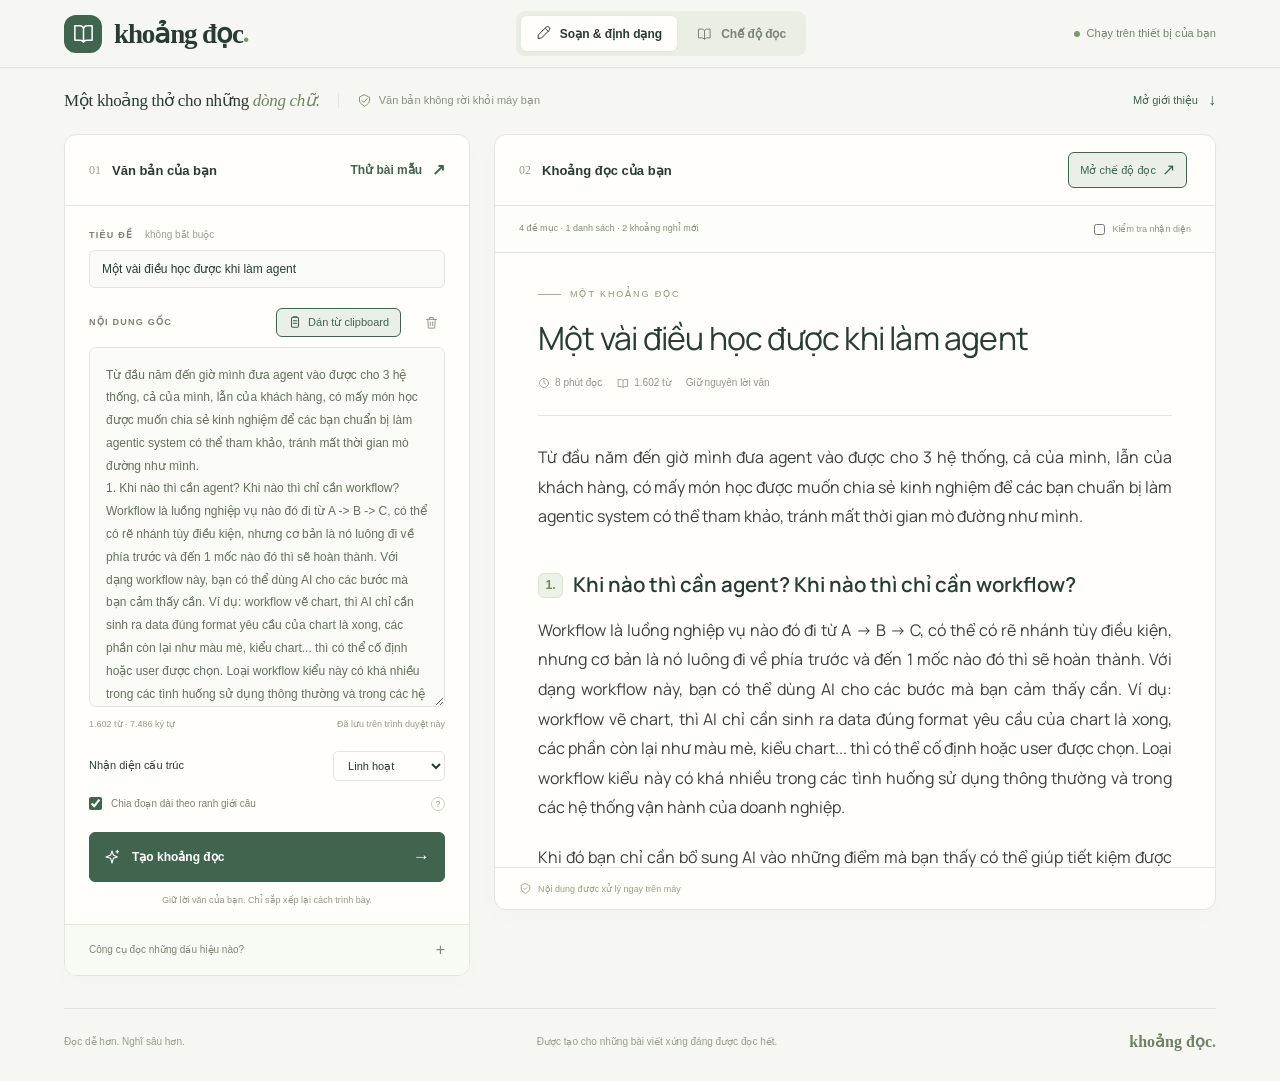
==== commit 9c57fa22: "Replace file import with clipboard paste, move reading button to preview header - Swap "Mở tệp .txt"" ====
--- a/easy-text-reader-standalone.html
+++ b/easy-text-reader-standalone.html
@@ -7,22 +7,23 @@
   <meta name="description" content="Biến văn bản thô thành một trang dễ đọc. Chạy hoàn toàn trên thiết bị, kể cả khi không có mạng.">
   <title>Khoảng đọc — Cho những dòng chữ một khoảng thở</title>
   <link rel="icon" href="data:image/svg+xml,%3Csvg xmlns='http://www.w3.org/2000/svg' viewBox='0 0 40 40'%3E%3Crect width='40' height='40' rx='12' fill='%233c5f4b'/%3E%3Cpath d='M10 11h7c2 0 3 1 3 2 0-1 1-2 3-2h7v18h-7c-2 0-3 1-3 2 0-1-1-2-3-2h-7zM20 13v18' fill='none' stroke='%23fff' stroke-width='2'/%3E%3C/svg%3E">
+  <script>try{if(localStorage.getItem('khoang-doc-intro')==='collapsed')document.documentElement.classList.add('intro-collapsed','no-anim')}catch(e){}</script>
   <style>
 @charset "UTF-8";
 :root{--bg:#f6f7f2;--surface:#fffefb;--ink:#293c32;--muted:#7a847a;--accent:#41644f;--accent-soft:#eaf0e7;--border:#e2e7dd;--article-ink:#3b423b;--article-size:20px;--reading-width:720px;--article-leading:1.85;--article-font:Cambria,Georgia,'Times New Roman',serif;--shadow:0 8px 28px #283c3104;color-scheme:light}
 *{box-sizing:border-box}html{scroll-behavior:smooth;scroll-padding-top:100px}body{margin:0;background:var(--bg);color:var(--ink);font-family:Inter,'Segoe UI',Arial,sans-serif;font-size:14px;-webkit-font-smoothing:antialiased}button,input,textarea,select{font:inherit}button,a,input,textarea,select{-webkit-tap-highlight-color:transparent}button{cursor:pointer}button,select{touch-action:manipulation}button{color:inherit}button:disabled{opacity:.45;cursor:not-allowed}a{color:inherit}button:focus-visible,a:focus-visible,summary:focus-visible{outline:3px solid #8ca78d;outline-offset:4px}input:focus-visible,textarea:focus-visible,select:focus-visible{outline:2px solid #8ca78d;outline-offset:2px}button{border:0;background:none}svg{width:20px;height:20px;fill:none;stroke:currentColor;stroke-width:1.6;stroke-linecap:round;stroke-linejoin:round;flex-shrink:0}[hidden]{display:none!important}::selection{background:#dbe8cc;color:#263e2e}
 .site-header{height:94px;max-width:1440px;margin:auto;padding:0 64px;display:flex;align-items:center;justify-content:space-between;border-bottom:1px solid var(--border);gap:24px}.brand{text-decoration:none;font-family:Cambria,Georgia,'Times New Roman',serif;font-size:27px;font-weight:bold;letter-spacing:-1.1px;display:flex;align-items:center;white-space:nowrap}.brand-mark{display:grid;place-items:center;background:var(--accent);color:#fff;width:38px;height:38px;border-radius:12px;margin-right:12px}.brand-mark svg{width:23px;height:23px}.brand-dot{color:#76966b}.view-tabs{display:flex;gap:5px;background:#eaeee5;padding:5px;border-radius:9px}.view-tab{display:flex;align-items:center;justify-content:center;gap:9px;padding:10px 15px;font-size:12px;font-weight:600;border-radius:6px;white-space:nowrap;color:#7a8479}.view-tab svg{width:15px;height:15px}.view-tab.active{background:var(--surface);color:var(--ink);box-shadow:0 1px 4px #34462d0c}.offline-badge{font-size:11px;color:#748270;white-space:nowrap;display:flex;gap:7px;align-items:center}.offline-badge>span,.preview-label>span{width:6px;height:6px;border-radius:50%;background:#7c9870}
-main{max-width:1440px;margin:auto;padding:0 64px}.intro{padding:52px 0 39px;display:flex;align-items:center;justify-content:space-between;gap:40px}.eyebrow{font-size:9px;font-weight:700;letter-spacing:2px;display:flex;align-items:center;gap:10px;color:#7f8c78;margin-bottom:19px}.tiny-line{width:22px;height:1px;background:#8da17e}.intro h1{font-family:Cambria,Georgia,'Times New Roman',serif;font-size:48px;line-height:1.17;letter-spacing:-1.9px;font-weight:400;margin:0 0 19px}.intro h1 em{font-weight:400;color:#6d8562}.intro>div>p{font-size:12px;line-height:1.8;margin:0;color:#838a7d}.intro-note{display:flex;align-items:flex-start;gap:14px;margin:18px 24px 0 0}.intro-note>svg{width:30px;height:30px;color:#829477}.intro-note strong{display:block;font-size:12px;font-weight:600;margin-bottom:9px}.intro-note span{display:block;font-size:11px;line-height:1.9;color:#8a9184}
+main{max-width:1440px;margin:auto;padding:0 64px}.intro-inner{padding:52px 0 39px;display:flex;align-items:center;justify-content:space-between;gap:40px}.eyebrow{font-size:9px;font-weight:700;letter-spacing:2px;display:flex;align-items:center;gap:10px;color:#7f8c78;margin-bottom:19px}.tiny-line{width:22px;height:1px;background:#8da17e}.intro h1{font-family:Cambria,Georgia,'Times New Roman',serif;font-size:48px;line-height:1.17;letter-spacing:-1.9px;font-weight:400;margin:0 0 19px}.intro h1 em{font-weight:400;color:#6d8562}.intro-inner>div>p{font-size:12px;line-height:1.8;margin:0;color:#838a7d}.intro-note{display:flex;align-items:flex-start;gap:14px;margin:18px 24px 0 0}.intro-note>svg{width:30px;height:30px;color:#829477}.intro-note strong{display:block;font-size:12px;font-weight:600;margin-bottom:9px}.intro-note span{display:block;font-size:11px;line-height:1.9;color:#8a9184}
 .workspace{display:grid;grid-template-columns:minmax(300px,.72fr) minmax(0,1.28fr);gap:24px;align-items:start}.panel{border:1px solid var(--border);border-radius:12px;background:var(--surface);overflow:hidden;box-shadow:var(--shadow)}.panel-heading{display:flex;align-items:center;justify-content:space-between;gap:10px;min-height:66px;padding:17px 24px;border-bottom:1px solid var(--border)}.panel-heading>div{display:flex;align-items:center;gap:11px}.step-number{font-family:Cambria,Georgia,serif;font-size:12px;color:#93a18a}.panel-heading h2{font-size:13px;font-weight:600;margin:0}.text-button{color:var(--accent);font-size:12px;font-weight:600;padding:6px 0;line-height:1.5;display:inline-flex;gap:10px;align-items:center}.text-button:hover{color:#83a070}.text-button span{font-size:16px}.text-button.small{font-size:11px;font-weight:400}.source-body{padding:23px 24px 16px}.field-label{font-size:9px;font-weight:700;letter-spacing:1.25px;display:block;color:#778372}.field-label>span{font-size:10px;font-weight:400;letter-spacing:0;color:#9a9f94;text-transform:none;margin-left:8px}.title-input{margin:10px 0 20px;border:1px solid var(--border);background:#fafbf7;border-radius:6px;padding:11px 12px;width:100%;font-size:12px;color:var(--ink)}.title-input::placeholder{color:#9a9f94}.input-label{display:flex;align-items:center;justify-content:space-between;margin-bottom:10px}.input-label>div{display:flex;align-items:center;gap:12px}.icon-button{display:grid;place-items:center;width:28px;height:28px;padding:4px;color:#91998a;border-radius:5px}.icon-button:hover{background:var(--accent-soft)}.icon-button svg{width:15px;height:15px}textarea{resize:vertical;width:100%;height:360px;min-height:180px;max-height:800px;border:1px solid var(--border);background:#fafbf7;border-radius:7px;color:#65705f;padding:16px;font-size:12px;line-height:1.9;scrollbar-width:thin;scrollbar-color:#d4ddcc transparent}textarea::placeholder{color:#9ba493}.source-meta{display:flex;align-items:center;justify-content:space-between;gap:8px;font-size:9px;color:#969d8d;margin:9px 0 22px}.format-options{display:flex;align-items:center;justify-content:space-between;gap:12px;font-size:11px;margin-bottom:16px}.format-options select,.setting-row select{border:1px solid var(--border);border-radius:5px;background:var(--surface);color:var(--ink);padding:7px 25px 7px 10px;font-size:11px}.check-option{display:flex;align-items:center;gap:9px;font-size:10px;color:#7a8472;margin-bottom:21px}.check-option input,.inspect-toggle input{accent-color:var(--accent);width:13px;height:13px;margin:0;flex-shrink:0}.help-dot{display:grid;place-items:center;margin-left:auto;width:14px;height:14px;border:1px solid #c9d1c2;border-radius:50%;color:#92a087;font-size:9px}.primary-button{display:flex;align-items:center;justify-content:center;gap:12px;width:100%;padding:14px;background:var(--accent);border:1px solid var(--accent);border-radius:6px;color:#fff;font-size:12px;font-weight:600;transition:background .15s}.primary-button>svg{width:16px;height:16px}.primary-button>span{margin-left:auto;font-size:17px}.primary-button:hover{background:#314f3d}.source-hint{margin:11px 0 0;text-align:center;font-size:9px;line-height:1.7;color:#8e9884}.how-it-works{background:#f8faf4;border-top:1px solid var(--border);padding:0 24px;color:#7c8873}.how-it-works summary{list-style:none;font-size:10px;padding:16px 0;display:flex;align-items:center;justify-content:space-between;cursor:pointer}.how-it-works summary::-webkit-details-marker{display:none}.how-it-works summary>span{font-size:16px;font-weight:300}.how-it-works[open] summary>span{transform:rotate(45deg)}.how-it-works p{font-size:11px;line-height:1.8;margin:0 0 15px}
 .preview-label{display:flex;align-items:center;gap:7px;font-size:8px;letter-spacing:1px;color:#8d9983}.preview-label>span{width:5px;height:5px}.preview-toolbar{padding:12px 24px;display:flex;justify-content:space-between;gap:8px;align-items:center;border-bottom:1px solid var(--border);min-height:47px;background:#fdfef9}.format-summary{font-size:9px;line-height:1.7;color:#829175;display:flex;align-items:center;gap:5px}.inspect-toggle{display:flex;align-items:center;gap:7px;font-size:9px;color:#8d9684;cursor:pointer;white-space:nowrap}.inspect-toggle input{width:11px;height:11px}.preview-scroll{height:614px;overflow:auto;overscroll-behavior:contain;scrollbar-width:thin;scrollbar-color:#dce3d5 transparent}.reading-article{color:var(--article-ink);font-family:var(--article-font);font-size:var(--article-size);line-height:var(--article-leading);overflow-wrap:anywhere}.preview-scroll .reading-article{--article-size:16px;--article-leading:1.85;padding:33px 43px 50px}.article-kicker{font-family:'Segoe UI',Arial,sans-serif;font-size:9px;letter-spacing:1.9px;color:#8a9a7b;display:flex;align-items:center;gap:9px;margin:0 0 15px}.article-kicker::before{content:'';height:1px;width:23px;background:#a5b198}.reading-article h1{font-family:Cambria,Georgia,'Times New Roman',serif;color:var(--ink);font-weight:400;font-size:2em;line-height:1.25;letter-spacing:-.8px;margin:0 0 16px}.article-metadata{font-family:'Segoe UI',Arial,sans-serif;font-size:10px;color:#8e9786;display:flex;flex-wrap:wrap;gap:15px;margin-bottom:27px;padding-bottom:23px;border-bottom:1px solid var(--border)}.article-metadata>span{display:flex;gap:5px;align-items:center}.article-metadata svg{width:12px;height:12px}.reading-article p{margin:0 0 1.25em}.reading-article h2,.reading-article h3,.reading-article h4{font-family:var(--article-font);color:var(--ink);font-weight:600;line-height:1.5;margin:1.8em 0 .8em;scroll-margin-top:100px}.reading-article h2{font-size:1.28em}.reading-article h3{font-size:1.13em}.reading-article h4{font-size:1.04em}.heading-number{font-family:'Segoe UI',Arial,sans-serif;font-size:.6em;display:inline-grid;place-items:center;min-width:25px;height:25px;border-radius:6px;border:1px solid #dae3d3;background:#edf2e8;color:#6f875f;margin-right:10px;vertical-align:3px;padding:0 5px}.reading-article ul,.reading-article ol{padding-left:1.5em;margin:0 0 1.25em}.reading-article li{padding-left:.25em;margin-bottom:.6em}.reading-article li::marker{color:#7e936c}.reading-article blockquote{border-left:3px solid #8ba17d;padding:.15em 0 .15em 1.2em;margin:1.5em 0;color:#65735c;font-style:italic;white-space:pre-line}.reading-article .callout{border:1px solid #e1e8d8;background:#f1f5eb;border-radius:7px;padding:16px 19px;font-size:.95em;margin:1.5em 0;color:#4e6543}.reading-article .verse{white-space:pre-line}.reading-article pre{font-size:.74em;line-height:1.7;background:#edf0e9;padding:18px;border-radius:7px;white-space:pre;overflow:auto;max-width:100%}.reading-article code{font-family:Consolas,monospace;font-size:.85em;background:#eaf0e5;padding:2px 4px;border-radius:3px}.reading-article pre code{background:none;padding:0;font-size:inherit}.reading-article a{color:#557c50;text-underline-offset:3px}.reading-article hr{border:0;border-top:1px solid var(--border);margin:2em 0}.reading-article .task-item,.reading-article .symbol-item{list-style:none}.task-box,.list-symbol{font-family:Arial,sans-serif;color:var(--accent);margin-left:-1.5em;display:inline-block;width:1.5em}.preview-footer{display:flex;align-items:center;justify-content:space-between;border-top:1px solid var(--border);padding:14px 24px;gap:10px}.preview-footer>span{font-size:9px;display:flex;align-items:center;gap:6px;color:#94a087}.preview-footer svg{width:13px;height:13px}.preview-footer>.text-button{font-size:10px}.site-footer{display:flex;align-items:center;justify-content:space-between;gap:20px;margin-top:32px;padding:23px 0 30px;border-top:1px solid var(--border);color:#969e8e;font-size:10px}.site-footer>span:last-child{font-family:Cambria,Georgia,serif;font-size:16px;font-weight:bold;color:#6e8163}
 .empty-state{text-align:center;padding:90px 15px;color:#87937d;font-family:'Segoe UI',Arial,sans-serif}.empty-state svg{width:40px;height:40px;stroke-width:1;margin-bottom:15px}.empty-state h3{font-family:Cambria,Georgia,serif;font-size:25px;font-weight:400;color:var(--ink);margin:10px 0}.empty-state p{font-size:12px;line-height:1.9}.inspection{font-family:'Segoe UI',Arial,sans-serif;font-size:10px;line-height:1.6;display:flex;flex-wrap:wrap;align-items:center;gap:7px;border-top:1px dashed #d6dfcc;padding:7px 0 5px;margin-top:15px;color:#8a977f}.inspection select{max-width:150px;font-size:10px;padding:5px;border:1px solid var(--border);border-radius:4px;background:var(--surface);color:var(--accent)}.inspection>span{flex:1;min-width:100px}.inspection button{font-size:10px;text-decoration:underline}.inspected-block{position:relative}.inspected-block p,.inspected-block h2,.inspected-block h3{margin-top:.7em}
 .reading-progress{position:fixed;top:0;left:0;width:100%;height:3px;z-index:30;pointer-events:none;display:none}.reading-progress>span{display:block;height:100%;width:0;background:#83a16e}.is-reading .reading-progress{display:block}.is-reading .site-header{position:sticky;top:0;z-index:10;background:var(--bg);height:78px}.reader{display:grid;grid-template-columns:220px minmax(0,calc(var(--reading-width) + 20px));gap:64px;justify-content:center;padding-top:35px}.reader-sidebar{position:sticky;top:111px;align-self:start;max-height:calc(100vh - 140px);overflow:auto;scrollbar-width:thin}.back-button{font-size:11px;color:#7f8d76;padding:8px 0;margin-bottom:32px}.toc-label{font-size:9px;font-weight:600;letter-spacing:1.6px;color:#939f89;margin-bottom:17px}.toc{display:flex;flex-direction:column;gap:4px}.toc a{font-size:11px;line-height:1.8;text-decoration:none;color:#8a9580;padding:9px 12px;border-left:2px solid transparent}.toc a:hover,.toc a.active{background:var(--accent-soft);border-left-color:#7f9a6e;border-radius:0 5px 5px 0;color:var(--accent)}.toc .toc-sub{padding-left:25px;font-size:10px}.toc-empty{font-size:11px;line-height:1.8;color:var(--muted)}.sidebar-note{font-family:Cambria,Georgia,serif;font-style:italic;font-size:15px;color:#a0aa95;line-height:1.7;margin:45px 12px 0;border-top:1px solid var(--border);padding-top:25px}.reader-content{min-width:0;position:relative}.reader-tools{display:flex;align-items:center;justify-content:space-between;gap:12px;padding-bottom:20px;margin-bottom:35px;border-bottom:1px solid var(--border)}.reader-meta{font-size:10px;line-height:1.8;color:#849278}.reader-actions{display:flex;gap:5px}.tool-button{display:flex;gap:7px;align-items:center;justify-content:center;font-size:11px;padding:9px 11px;border:1px solid var(--border);border-radius:6px;background:var(--surface);white-space:nowrap}.tool-button:hover{background:var(--accent-soft)}.tool-button svg{width:15px;height:15px}.aa-icon{font-family:Cambria,Georgia,serif;font-size:18px;line-height:16px}.reader-content>.reading-article{max-width:var(--reading-width);margin:auto}.reader-content .reading-article h1{font-size:2.25em}.reader-content .article-metadata{margin-bottom:37px}.reading-end{text-align:center;padding:60px 0 80px;color:#9caa90}.reading-end>span{font-size:27px}.reading-end p{font-family:Cambria,Georgia,serif;font-style:italic;font-size:16px}.reading-end .text-button{font-size:11px}.reading-settings{position:absolute;right:0;top:52px;z-index:15;width:330px;padding:18px 22px;background:var(--surface);border:1px solid var(--border);border-radius:9px;box-shadow:0 12px 40px #263d3020;font-size:12px}.settings-heading{display:flex;justify-content:space-between;align-items:center;margin-bottom:15px}.settings-heading strong{font-size:12px;font-weight:600}.settings-heading .icon-button{font-size:22px}.setting-row{display:flex;align-items:center;justify-content:space-between;gap:10px;margin-bottom:20px;font-size:11px}.setting-row input[type=range]{width:128px;accent-color:var(--accent)}.theme-options{display:flex;gap:10px}.theme-swatch{height:25px;width:25px;border-radius:50%;border:1px solid #c9cebf}.theme-swatch.paper{background:#f6f7f2}.theme-swatch.white{background:#fff}.theme-swatch.night{background:#252e29}.theme-swatch.active{outline:2px solid #789268;outline-offset:3px}
 .toast{position:fixed;bottom:26px;left:50%;transform:translate(-50%,20px);opacity:0;pointer-events:none;background:#314f3d;color:#fff;padding:12px 20px;border-radius:8px;box-shadow:0 6px 22px #203b3520;z-index:100;font-size:12px;line-height:1.7;text-align:center;max-width:calc(100vw - 32px);width:max-content;transition:opacity .2s,transform .2s}.toast.visible{opacity:1;transform:translate(-50%,0)}.noscript{text-align:center;padding:30px}
 body[data-theme=white]{--bg:#fff;--surface:#fff;--border:#e9e9e5}body[data-theme=night]{--bg:#202923;--surface:#27322a;--ink:#dce4d5;--muted:#a7b09e;--article-ink:#c7d0c0;--border:#3b483b;--accent:#a8c597;--accent-soft:#354331;color-scheme:dark}body[data-theme=night] .view-tabs{background:#2d382d}body[data-theme=night] .reading-article .callout,body[data-theme=night] .reading-article code,body[data-theme=night] .reading-article pre,body[data-theme=night] .heading-number{background:#2d3a2b;border-color:#44533d;color:#c1d4b2}body[data-theme=night] .reading-article blockquote{color:#a9ba9b}body[data-theme=night] .reading-article a{color:#b3cf9e}body[data-theme=night] .primary-button{background:#7f9a6e;color:#14220f}body[data-theme=night] textarea,body[data-theme=night] .title-input,body[data-theme=night] .how-it-works,body[data-theme=night] .preview-toolbar{background:#232e25;color:#c1cbb9}body[data-theme=night] .preview-scroll .reading-article{--article-ink:#c7d0c0}
-@media(min-width:1500px){.intro{padding-top:65px;padding-bottom:48px}.intro h1{font-size:54px}.preview-scroll{height:650px}textarea{height:396px}}
+@media(min-width:1500px){.intro-inner{padding-top:65px;padding-bottom:48px}.intro h1{font-size:54px}.preview-scroll{height:650px}textarea{height:396px}}
 @media(max-width:1150px){.site-header{padding:0 32px}main{padding:0 32px}.offline-badge{font-size:0;gap:0}.offline-badge>span{height:8px;width:8px}.workspace{grid-template-columns:minmax(290px,.85fr) minmax(0,1.15fr);gap:18px}.preview-scroll .reading-article{padding:30px}.intro-note{margin-right:0}.intro h1{font-size:44px}.preview-toolbar{padding:12px 18px;flex-wrap:wrap}.reader{gap:35px;grid-template-columns:180px minmax(0,calc(var(--reading-width) + 20px))}.panel-heading{padding-left:20px;padding-right:20px}.source-body{padding-left:20px;padding-right:20px}.preview-footer{flex-wrap:wrap}.preview-footer>.text-button{margin-left:auto}}
-@media(max-width:820px){.site-header{height:80px;padding:0 24px;gap:15px}.brand{font-size:23px}.brand-mark{width:33px;height:33px;margin-right:9px;border-radius:10px}.view-tab{padding:10px;font-size:11px}.offline-badge{display:none}main{padding:0 24px}.intro{padding:35px 0 30px;gap:20px}.intro h1{font-size:40px}.intro-note{max-width:200px}.intro-note>svg{width:23px;height:23px}.intro-note span{font-size:10px}.intro-note strong{font-size:11px}.workspace{grid-template-columns:1fr}.source-body{display:grid;grid-template-columns:1fr;gap:0}textarea{height:230px}.preview-scroll{height:650px}.preview-scroll .reading-article{padding:35px 45px;--article-size:18px}.site-footer>span:nth-child(2){display:none}.reader{display:block;max-width:calc(var(--reading-width) + 20px);margin:auto;padding-top:20px}.reader-sidebar{position:static;max-height:none;margin-bottom:25px}.back-button{margin-bottom:12px}.toc-label{margin:8px 0}.toc{display:flex;flex-direction:row;gap:5px;overflow:auto;padding:3px 0 8px}.toc a{flex-shrink:0;border:1px solid var(--border);border-radius:5px;max-width:230px;white-space:nowrap;text-overflow:ellipsis;overflow:hidden;padding:6px 10px}.toc a.active{border:1px solid #9ab087;border-radius:5px}.toc .toc-sub{padding-left:10px}.sidebar-note{display:none}.reader-tools{margin-bottom:27px}.reader-content .reading-article h1{font-size:2em}}
-@media(max-width:520px){.site-header{height:auto;min-height:77px;padding:17px 18px;flex-wrap:wrap;gap:17px}.brand{font-size:24px}.brand-mark{width:32px;height:32px}.view-tabs{margin-left:auto;padding:4px;gap:3px}.view-tab{padding:8px 9px;gap:6px;font-size:10px}.view-tab svg{display:none}.brand{font-size:21px}.brand-mark{margin-right:7px}.is-reading .site-header{height:auto;min-height:70px}.intro{padding:31px 0 25px;display:block}.eyebrow{font-size:8px;letter-spacing:1.5px;margin-bottom:15px}.intro h1{font-size:39px;line-height:1.17;margin-bottom:15px;letter-spacing:-1.4px}.intro>div>p{font-size:11px;max-width:280px}.intro-note{display:none}main{padding:0 16px}.workspace{gap:20px}.panel{border-radius:10px}.panel-heading{padding:16px 18px;min-height:60px}.panel-heading h2{font-size:12px}.panel-heading .text-button{font-size:11px}.source-body{padding:20px 18px 17px}.title-input{font-size:12px}.field-label{font-size:9px}textarea{font-size:13px;padding:13px;height:260px}.source-meta{font-size:9px}.format-options{font-size:12px}.check-option{font-size:11px}.primary-button{padding:15px;font-size:13px}.source-hint{font-size:9px}.how-it-works{padding:0 18px}.how-it-works summary{font-size:11px}.preview-toolbar{padding:11px 18px;gap:8px}.format-summary{font-size:9px}.inspect-toggle{font-size:9px}.preview-scroll{height:620px}.preview-scroll .reading-article{padding:27px 23px 40px;--article-size:17px}.reading-article h1{font-size:1.8em;letter-spacing:-.4px}.reading-article h2{font-size:1.22em}.heading-number{vertical-align:2px;min-width:23px;height:23px;margin-right:7px}.preview-footer{padding:12px 18px}.preview-footer>span{font-size:8px}.site-footer{font-size:9px;gap:8px;margin-top:25px}.site-footer>span:last-child{font-size:14px}.reader{padding:12px 6px 0}.reader-tools{gap:5px}.reader-meta{font-size:9px}.reader-actions{gap:5px}.tool-button{padding:9px 10px}.desktop-label{display:none}.reading-settings{max-width:calc(100vw - 44px);top:53px}.reader-content .reading-article h1{font-size:1.9em}.reader-content>.reading-article{--article-size:var(--reader-size,20px)}.reader-content .article-metadata{gap:12px;font-size:10px}.reading-end{padding-bottom:45px}.reading-article blockquote{padding-left:1em}.reading-article .callout{padding:14px}.toast{font-size:11px}}
+@media(max-width:820px){.site-header{height:80px;padding:0 24px;gap:15px}.brand{font-size:23px}.brand-mark{width:33px;height:33px;margin-right:9px;border-radius:10px}.view-tab{padding:10px;font-size:11px}.offline-badge{display:none}main{padding:0 24px}.intro-inner{padding:35px 0 30px;gap:20px}.intro h1{font-size:40px}.intro-note{max-width:200px}.intro-note>svg{width:23px;height:23px}.intro-note span{font-size:10px}.intro-note strong{font-size:11px}.workspace{grid-template-columns:1fr}.source-body{display:grid;grid-template-columns:1fr;gap:0}textarea{height:230px}.preview-scroll{height:650px}.preview-scroll .reading-article{padding:35px 45px;--article-size:18px}.site-footer>span:nth-child(2){display:none}.reader{display:block;max-width:calc(var(--reading-width) + 20px);margin:auto;padding-top:20px}.reader-sidebar{position:static;max-height:none;margin-bottom:25px}.back-button{margin-bottom:12px}.toc-label{margin:8px 0}.toc{display:flex;flex-direction:row;gap:5px;overflow:auto;padding:3px 0 8px}.toc a{flex-shrink:0;border:1px solid var(--border);border-radius:5px;max-width:230px;white-space:nowrap;text-overflow:ellipsis;overflow:hidden;padding:6px 10px}.toc a.active{border:1px solid #9ab087;border-radius:5px}.toc .toc-sub{padding-left:10px}.sidebar-note{display:none}.reader-tools{margin-bottom:27px}.reader-content .reading-article h1{font-size:2em}}
+@media(max-width:520px){.site-header{height:auto;min-height:77px;padding:17px 18px;flex-wrap:wrap;gap:17px}.brand{font-size:24px}.brand-mark{width:32px;height:32px}.view-tabs{margin-left:auto;padding:4px;gap:3px}.view-tab{padding:8px 9px;gap:6px;font-size:10px}.view-tab svg{display:none}.brand{font-size:21px}.brand-mark{margin-right:7px}.is-reading .site-header{height:auto;min-height:70px}.intro-inner{padding:31px 0 25px;display:block}.eyebrow{font-size:8px;letter-spacing:1.5px;margin-bottom:15px}.intro h1{font-size:39px;line-height:1.17;margin-bottom:15px;letter-spacing:-1.4px}.intro-inner>div>p{font-size:11px;max-width:280px}.intro-note{display:none}main{padding:0 16px}.workspace{gap:20px}.panel{border-radius:10px}.panel-heading{padding:16px 18px;min-height:60px}.panel-heading h2{font-size:12px}.panel-heading .text-button{font-size:11px}.source-body{padding:20px 18px 17px}.title-input{font-size:12px}.field-label{font-size:9px}textarea{font-size:13px;padding:13px;height:260px}.source-meta{font-size:9px}.format-options{font-size:12px}.check-option{font-size:11px}.primary-button{padding:15px;font-size:13px}.source-hint{font-size:9px}.how-it-works{padding:0 18px}.how-it-works summary{font-size:11px}.preview-toolbar{padding:11px 18px;gap:8px}.format-summary{font-size:9px}.inspect-toggle{font-size:9px}.preview-scroll{height:620px}.preview-scroll .reading-article{padding:27px 23px 40px;--article-size:17px}.reading-article h1{font-size:1.8em;letter-spacing:-.4px}.reading-article h2{font-size:1.22em}.heading-number{vertical-align:2px;min-width:23px;height:23px;margin-right:7px}.preview-footer{padding:12px 18px}.preview-footer>span{font-size:8px}.site-footer{font-size:9px;gap:8px;margin-top:25px}.site-footer>span:last-child{font-size:14px}.reader{padding:12px 6px 0}.reader-tools{gap:5px}.reader-meta{font-size:9px}.reader-actions{gap:5px}.tool-button{padding:9px 10px}.desktop-label{display:none}.reading-settings{max-width:calc(100vw - 44px);top:53px}.reader-content .reading-article h1{font-size:1.9em}.reader-content>.reading-article{--article-size:var(--reader-size,20px)}.reader-content .article-metadata{gap:12px;font-size:10px}.reading-end{padding-bottom:45px}.reading-article blockquote{padding-left:1em}.reading-article .callout{padding:14px}.toast{font-size:11px}}
 .reading-article h1{font-family:var(--article-font)}
 .reading-article :is(p:not(.verse):not(.preserve-lines),.callout){text-align:justify;text-align-last:start;text-justify:inter-word}
 .reading-article .empty-state p{text-align:center}
@@ -58,6 +59,29 @@
 @media(prefers-reduced-motion:reduce){html{scroll-behavior:auto}*,*::before,*::after{transition:none!important;animation:none!important}}
 @media print{body{background:#fff!important;color:#222!important}.site-header,.intro,.workspace,.site-footer,.reader-sidebar,.reader-tools,.reading-settings,.reading-progress,.reading-end,.toast,.focus-exit{display:none!important}main{padding:0;max-width:none}.reader{display:block!important;padding:0!important}.reader-content>.reading-article{--article-size:12pt;--article-leading:1.65;--article-ink:#222;--ink:#222;max-width:none}.reading-article h2,.reading-article h3{break-after:avoid}.reading-article blockquote,.reading-article li,.reading-article pre{break-inside:avoid}.reading-article a{color:#333}.reading-article .callout{background:#f5f5f5;border-color:#ddd;color:#333}@page{margin:20mm}}
 
+/* Intro: full hero on arrival, folds into a slim strip once the user starts working. */
+.intro-pane{display:grid;grid-template-rows:1fr;transition:grid-template-rows .5s cubic-bezier(.4,0,.2,1),opacity .4s ease,visibility 0s}
+.intro-clip{overflow:hidden;min-height:0}
+.intro-inner{position:relative}
+.intro-fold{position:absolute;right:0;bottom:8px;color:#8a9184}
+.intro-fold:hover{color:var(--accent)}
+.intro-pane.compact,.intro-collapsed .intro-pane.full{grid-template-rows:0fr;opacity:0;visibility:hidden;transition:grid-template-rows .5s cubic-bezier(.4,0,.2,1),opacity .3s ease,visibility 0s .5s}
+.intro-collapsed .intro-pane.compact{grid-template-rows:1fr;opacity:1;visibility:visible;transition:grid-template-rows .5s cubic-bezier(.4,0,.2,1) .05s,opacity .45s ease .15s,visibility 0s}
+.intro-strip{display:flex;align-items:center;gap:18px;padding:14px 0 16px}
+.intro-tagline{font-family:Cambria,Georgia,'Times New Roman',serif;font-size:17px;letter-spacing:-.3px;margin:0;white-space:nowrap}
+.intro-tagline em{color:#6d8562}
+.intro-privacy{display:flex;align-items:center;gap:7px;font-size:11px;color:#8a9184;padding-left:18px;border-left:1px solid var(--border)}
+.intro-privacy svg{width:15px;height:15px;color:#829477;flex:none}
+.intro-strip .text-button{margin-left:auto;white-space:nowrap}
+.site-header{transition:height .5s cubic-bezier(.4,0,.2,1)}
+@media(min-width:521px){.intro-collapsed body:not(.is-reading) .site-header{height:68px}}
+.no-anim *,.no-anim *::before,.no-anim *::after{transition:none!important}
+@media(max-width:820px){.intro-privacy{display:none}}
+@media(max-width:520px){.intro-fold{bottom:0}.intro-strip{padding:10px 0 14px;gap:10px}.intro-tagline{font-size:15px;white-space:normal;line-height:1.3}.intro-strip .text-button span:not([aria-hidden]){display:none}}
+
+.paste-button{padding:5px 11px;border:1px solid var(--accent);border-radius:6px;background:var(--accent-soft);font-weight:600;gap:6px;margin-right:4px;transition:background .15s}.paste-button:hover{background:var(--accent);color:var(--surface)}.paste-button svg{width:14px;height:14px;fill:none;stroke:currentColor;stroke-width:1.8;stroke-linecap:round;stroke-linejoin:round}
+#previewArticle{--article-font:'Manrope','Segoe UI',Arial,sans-serif}
+
 </style>
 </head>
 <body>
@@ -72,9 +96,21 @@
   </header>
 
   <main>
-    <section class="intro" id="intro">
-      <div><div class="eyebrow"><span class="tiny-line"></span> ÍT XAO NHÃNG. NHIỀU TẬP TRUNG.</div><h1>Một khoảng thở<br>cho những <em>dòng chữ.</em></h1><p>Dán bài viết bạn muốn đọc. Để những đoạn dài trở nên nhẹ nhàng hơn.</p></div>
-      <div class="intro-note"><svg viewBox="0 0 24 24" aria-hidden="true"><path d="M12 3l8 4v6c0 4-8 8-8 8s-8-4-8-8V7zM8 12l3 3 5-6"/></svg><div><strong>Chỉ có bạn và bài viết.</strong><span>Không tài khoản. Không gửi văn bản đi đâu.<br>Hoạt động cả khi không có mạng.</span></div></div>
+    <section class="intro" id="intro" aria-label="Giới thiệu">
+      <div class="intro-pane full" id="introFull">
+        <div class="intro-clip"><div class="intro-inner">
+          <div><div class="eyebrow"><span class="tiny-line"></span> BỚT ỒN ÀO. ĐỌC TẬP TRUNG.</div><h1>Một khoảng thở<br>cho những <em>dòng chữ.</em></h1><p>Dán bài bạn muốn đọc vào đây. Những đoạn văn dài sẽ thoáng và dễ đọc hơn.</p></div>
+          <div class="intro-note"><svg viewBox="0 0 24 24" aria-hidden="true"><path d="M12 3l8 4v6c0 4-8 8-8 8s-8-4-8-8V7zM8 12l3 3 5-6"/></svg><div><strong>Chỉ có bạn và bài viết.</strong><span>Không cần tài khoản. Văn bản không rời khỏi máy bạn.<br>Dùng được cả khi không có mạng.</span></div></div>
+          <button type="button" id="introFold" class="text-button small intro-fold" aria-controls="introFull">Thu gọn <span aria-hidden="true">↑</span></button>
+        </div></div>
+      </div>
+      <div class="intro-pane compact" id="introCompact">
+        <div class="intro-clip"><div class="intro-strip">
+          <p class="intro-tagline">Một khoảng thở cho những <em>dòng chữ.</em></p>
+          <span class="intro-privacy"><svg viewBox="0 0 24 24" aria-hidden="true"><path d="M12 3l8 4v6c0 4-8 8-8 8s-8-4-8-8V7zM8 12l3 3 5-6"/></svg>Văn bản không rời khỏi máy bạn</span>
+          <button type="button" id="introUnfold" class="text-button small" aria-controls="introFull" aria-expanded="false">Mở giới thiệu <span aria-hidden="true">↓</span></button>
+        </div></div>
+      </div>
     </section>
 
     <section id="workspace" class="workspace" aria-label="Soạn và xem trước">
@@ -83,7 +119,7 @@
         <div class="source-body">
           <label class="field-label" for="articleTitle">TIÊU ĐỀ <span>không bắt buộc</span></label>
           <input id="articleTitle" class="title-input" type="text" maxlength="180" placeholder="Đặt tên cho bài đọc…" autocomplete="off">
-          <div class="input-label"><label class="field-label" for="sourceText">NỘI DUNG GỐC</label><div><button class="text-button small" id="importButton">Mở tệp .txt</button><button class="icon-button" id="clearButton" title="Xóa nội dung" aria-label="Xóa nội dung"><svg viewBox="0 0 24 24" aria-hidden="true"><path d="M4 7h16M9 7V4h6v3M6 7l1 14h10l1-14M10 11v6M14 11v6"/></svg></button></div></div>
+          <div class="input-label"><label class="field-label" for="sourceText">NỘI DUNG GỐC</label><div><button class="text-button small paste-button" id="pasteButton"><svg viewBox="0 0 24 24" aria-hidden="true"><rect x="6" y="4" width="12" height="17" rx="2"/><path d="M9 4V3h6v1M9 10h6M9 14h6"/></svg>Dán từ clipboard</button><button class="icon-button" id="clearButton" title="Xóa nội dung" aria-label="Xóa nội dung"><svg viewBox="0 0 24 24" aria-hidden="true"><path d="M4 7h16M9 7V4h6v3M6 7l1 14h10l1-14M10 11v6M14 11v6"/></svg></button></div></div>
           <textarea id="sourceText" spellcheck="false" aria-describedby="sourceHint" placeholder="Dán vào đây bài viết, ghi chú hay bất kỳ đoạn văn bản dài nào bạn muốn đọc…"></textarea>
           <div class="source-meta"><span id="sourceCount">0 từ</span><span id="saveStatus">Lưu tự động trên trình duyệt</span></div>
           <div class="format-options"><label for="formatMode">Nhận diện cấu trúc</label><select id="formatMode"><option value="balanced">Linh hoạt</option><option value="conservative">Thận trọng</option></select></div>
@@ -95,10 +131,10 @@
       </div>
 
       <div class="preview-panel panel">
-        <div class="panel-heading"><div><span class="step-number">02</span><h2>Khoảng đọc của bạn</h2></div><span class="preview-label"><span></span>XEM TRƯỚC</span></div>
+        <div class="panel-heading"><div><span class="step-number">02</span><h2>Khoảng đọc của bạn</h2></div><button id="startReading" class="text-button small paste-button">Mở chế độ đọc <span aria-hidden="true">↗</span></button></div>
         <div class="preview-toolbar"><div id="formatSummary" class="format-summary"></div><label class="inspect-toggle"><input type="checkbox" id="inspectToggle"><span>Kiểm tra nhận diện</span></label></div>
         <div class="preview-scroll" id="previewScroll"><article id="previewArticle" class="reading-article"></article></div>
-        <div class="preview-footer"><span><svg viewBox="0 0 24 24" aria-hidden="true"><path d="M9 12l2 2 4-4M12 3l8 4v6c0 4-8 8-8 8s-8-4-8-8V7z"/></svg>Nội dung được xử lý ngay trên máy</span><button id="startReading" class="text-button">Mở chế độ đọc <span aria-hidden="true">↗</span></button></div>
+        <div class="preview-footer"><span><svg viewBox="0 0 24 24" aria-hidden="true"><path d="M9 12l2 2 4-4M12 3l8 4v6c0 4-8 8-8 8s-8-4-8-8V7z"/></svg>Nội dung được xử lý ngay trên máy</span></div>
       </div>
     </section>
 
@@ -121,7 +157,6 @@
     <footer id="siteFooter" class="site-footer"><span>Đọc dễ hơn. Nghĩ sâu hơn.</span><span>Được tạo cho những bài viết xứng đáng được đọc hết.</span><span>khoảng đọc<span class="brand-dot">.</span></span></footer>
   </main>
   <button id="exitFocusButton" class="focus-exit" hidden title="Thoát chế độ Focus (Esc)" aria-keyshortcuts="Escape"><svg viewBox="0 0 24 24" aria-hidden="true"><path d="M3 8h5V3m8 0v5h5M8 21v-5H3m18 0h-5v5"/></svg><span>Thoát Focus</span><kbd>Esc</kbd></button>
-  <input type="file" id="fileInput" accept=".txt,.md,text/plain,text/markdown" hidden>
   <div class="toast" id="toast" role="status" aria-live="polite"></div>
   <noscript><p class="noscript">Hãy bật JavaScript để công cụ có thể định dạng văn bản ngay trên thiết bị của bạn.</p></noscript>
 <script>
@@ -629,22 +664,15 @@
     if ($('sourceText').value && !confirm('Xóa bài đang soạn và bản nháp đã lưu trên trình duyệt này?')) return;
     $('sourceText').value = ''; $('articleTitle').value = ''; savedPosition = 0; format(); $('sourceText').focus();
   });
-  $('importButton').addEventListener('click', () => $('fileInput').click());
-  $('fileInput').addEventListener('change', async event => {
-    const file = event.target.files[0];
-    if (!file) return;
-    event.target.value = '';
-    if (file.size > 2 * 1024 * 1024) { toast('Vui lòng chọn tệp văn bản nhỏ hơn 2 MB.'); return; }
-    if ($('sourceText').value.trim() && !confirm('Thay nội dung đang soạn bằng tệp “' + file.name + '”?')) return;
+  $('pasteButton').addEventListener('click', async () => {
     try {
-      const text = await file.text();
-      if (text.includes('\0')) { toast('Tệp này có vẻ không phải văn bản thuần. Hãy chọn tệp UTF-8 .txt hoặc .md.'); return; }
+      const text = await navigator.clipboard.readText();
+      if (!text.trim()) { toast('Clipboard đang trống.'); return; }
       $('sourceText').value = text;
       $('articleTitle').value = '';
       savedPosition = 0; format();
-      if (!parsed.inferredTitle) { $('articleTitle').value = file.name.replace(/\.(txt|md)$/iu, ''); render(); saveDraft(); }
-      toast('Đã mở tệp “' + file.name + '”.');
-    } catch { toast('Không đọc được tệp này. Bạn có thể dán văn bản trực tiếp.'); }
+      toast('Đã dán nội dung từ clipboard.');
+    } catch { toast('Không đọc được clipboard. Hãy cho phép quyền truy cập hoặc dán thủ công bằng Ctrl+V.'); $('sourceText').focus(); }
   });
   $('readTab').addEventListener('click', () => showReader(true));
   $('homeLink').addEventListener('click', event => { event.preventDefault(); showReader(false); });
@@ -704,6 +732,24 @@
   window.addEventListener('pagehide', () => { if (pending) format(); else saveDraft(); });
   document.addEventListener('visibilitychange', () => { if (document.visibilityState === 'hidden') { if (pending) format(); else saveDraft(); } });
 
+  // Intro hero: auto-folds once the user starts working; remembered across visits.
+  const introKey = 'khoang-doc-intro', root = document.documentElement;
+  let introPinnedOpen = false;
+  function setIntro(collapsed, remember = true) {
+    root.classList.toggle('intro-collapsed', collapsed);
+    $('introUnfold').setAttribute('aria-expanded', String(!collapsed));
+    $('introFold').setAttribute('aria-expanded', String(!collapsed));
+    if (remember) { try { collapsed ? localStorage.setItem(introKey, 'collapsed') : localStorage.removeItem(introKey); } catch {} }
+  }
+  const autoFold = () => { if (!introPinnedOpen && !reading && !root.classList.contains('intro-collapsed')) setIntro(true); };
+  $('introFold').addEventListener('click', () => { introPinnedOpen = false; setIntro(true); $('sourceText').focus({ preventScroll: true }); });
+  $('introUnfold').addEventListener('click', () => { introPinnedOpen = true; setIntro(false, false); try { localStorage.removeItem(introKey); } catch {} $('introFold').focus({ preventScroll: true }); });
+  $('workspace').addEventListener('focusin', autoFold);
+  $('sourceText').addEventListener('paste', autoFold);
+  window.addEventListener('scroll', () => { if (window.scrollY > 60) autoFold(); }, { passive: true });
+  setIntro(root.classList.contains('intro-collapsed'), false);
+  requestAnimationFrame(() => requestAnimationFrame(() => root.classList.remove('no-anim')));
+
   let restored = false;
   try {
     const draft = JSON.parse(localStorage.getItem(storageKey));
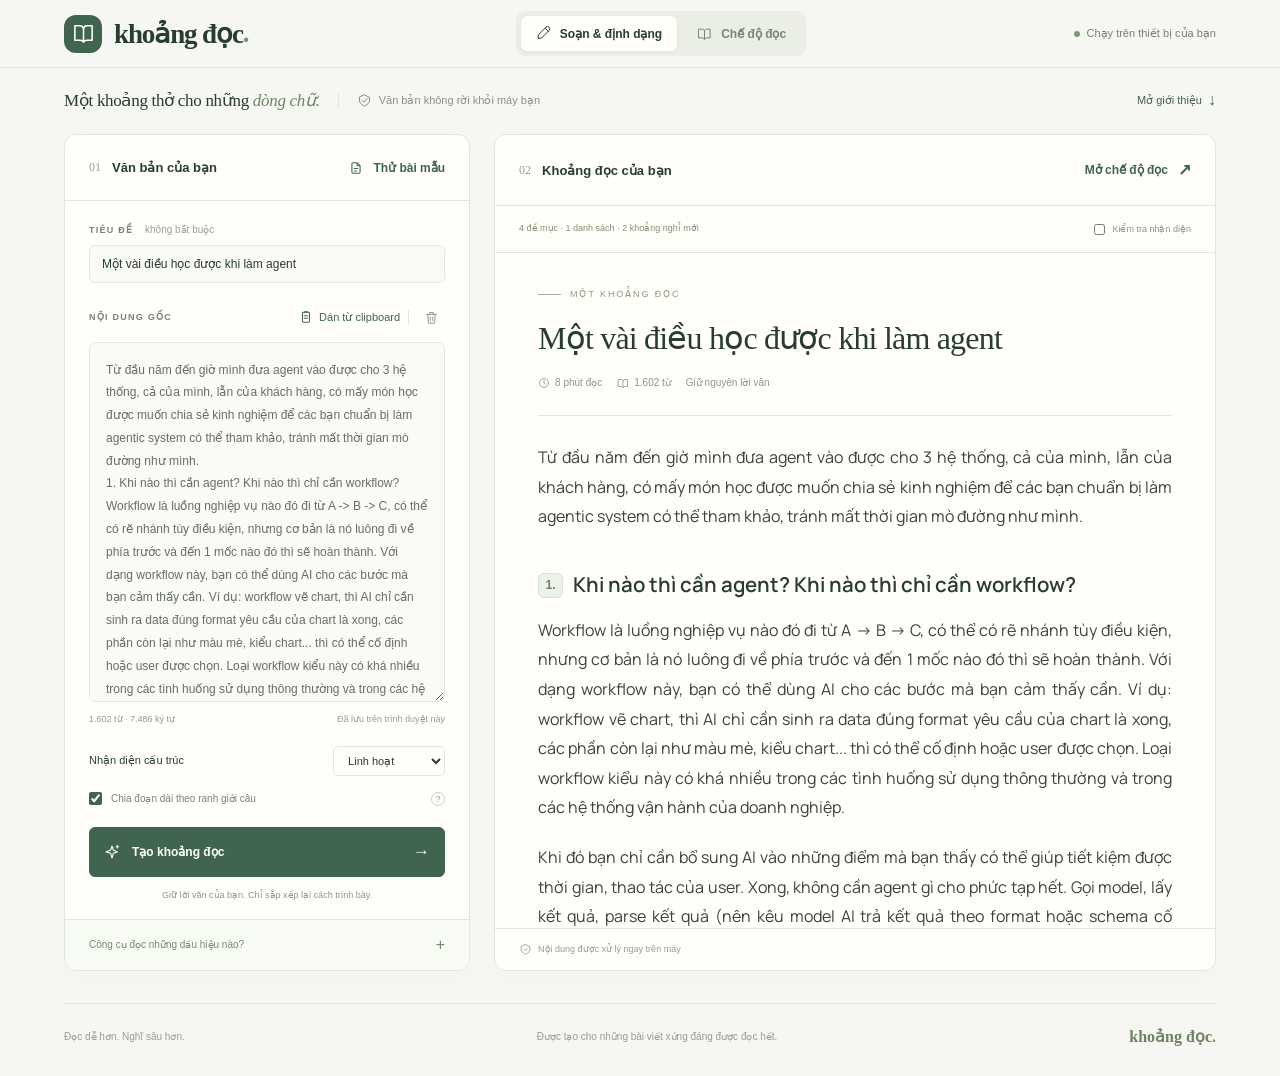
==== commit a8df7faa: "Polish workspace UI: quieter paste/sample buttons, equal panel heights, serif preview title Co-Autho" ====
--- a/easy-text-reader-standalone.html
+++ b/easy-text-reader-standalone.html
@@ -25,6 +25,7 @@
 @media(max-width:820px){.site-header{height:80px;padding:0 24px;gap:15px}.brand{font-size:23px}.brand-mark{width:33px;height:33px;margin-right:9px;border-radius:10px}.view-tab{padding:10px;font-size:11px}.offline-badge{display:none}main{padding:0 24px}.intro-inner{padding:35px 0 30px;gap:20px}.intro h1{font-size:40px}.intro-note{max-width:200px}.intro-note>svg{width:23px;height:23px}.intro-note span{font-size:10px}.intro-note strong{font-size:11px}.workspace{grid-template-columns:1fr}.source-body{display:grid;grid-template-columns:1fr;gap:0}textarea{height:230px}.preview-scroll{height:650px}.preview-scroll .reading-article{padding:35px 45px;--article-size:18px}.site-footer>span:nth-child(2){display:none}.reader{display:block;max-width:calc(var(--reading-width) + 20px);margin:auto;padding-top:20px}.reader-sidebar{position:static;max-height:none;margin-bottom:25px}.back-button{margin-bottom:12px}.toc-label{margin:8px 0}.toc{display:flex;flex-direction:row;gap:5px;overflow:auto;padding:3px 0 8px}.toc a{flex-shrink:0;border:1px solid var(--border);border-radius:5px;max-width:230px;white-space:nowrap;text-overflow:ellipsis;overflow:hidden;padding:6px 10px}.toc a.active{border:1px solid #9ab087;border-radius:5px}.toc .toc-sub{padding-left:10px}.sidebar-note{display:none}.reader-tools{margin-bottom:27px}.reader-content .reading-article h1{font-size:2em}}
 @media(max-width:520px){.site-header{height:auto;min-height:77px;padding:17px 18px;flex-wrap:wrap;gap:17px}.brand{font-size:24px}.brand-mark{width:32px;height:32px}.view-tabs{margin-left:auto;padding:4px;gap:3px}.view-tab{padding:8px 9px;gap:6px;font-size:10px}.view-tab svg{display:none}.brand{font-size:21px}.brand-mark{margin-right:7px}.is-reading .site-header{height:auto;min-height:70px}.intro-inner{padding:31px 0 25px;display:block}.eyebrow{font-size:8px;letter-spacing:1.5px;margin-bottom:15px}.intro h1{font-size:39px;line-height:1.17;margin-bottom:15px;letter-spacing:-1.4px}.intro-inner>div>p{font-size:11px;max-width:280px}.intro-note{display:none}main{padding:0 16px}.workspace{gap:20px}.panel{border-radius:10px}.panel-heading{padding:16px 18px;min-height:60px}.panel-heading h2{font-size:12px}.panel-heading .text-button{font-size:11px}.source-body{padding:20px 18px 17px}.title-input{font-size:12px}.field-label{font-size:9px}textarea{font-size:13px;padding:13px;height:260px}.source-meta{font-size:9px}.format-options{font-size:12px}.check-option{font-size:11px}.primary-button{padding:15px;font-size:13px}.source-hint{font-size:9px}.how-it-works{padding:0 18px}.how-it-works summary{font-size:11px}.preview-toolbar{padding:11px 18px;gap:8px}.format-summary{font-size:9px}.inspect-toggle{font-size:9px}.preview-scroll{height:620px}.preview-scroll .reading-article{padding:27px 23px 40px;--article-size:17px}.reading-article h1{font-size:1.8em;letter-spacing:-.4px}.reading-article h2{font-size:1.22em}.heading-number{vertical-align:2px;min-width:23px;height:23px;margin-right:7px}.preview-footer{padding:12px 18px}.preview-footer>span{font-size:8px}.site-footer{font-size:9px;gap:8px;margin-top:25px}.site-footer>span:last-child{font-size:14px}.reader{padding:12px 6px 0}.reader-tools{gap:5px}.reader-meta{font-size:9px}.reader-actions{gap:5px}.tool-button{padding:9px 10px}.desktop-label{display:none}.reading-settings{max-width:calc(100vw - 44px);top:53px}.reader-content .reading-article h1{font-size:1.9em}.reader-content>.reading-article{--article-size:var(--reader-size,20px)}.reader-content .article-metadata{gap:12px;font-size:10px}.reading-end{padding-bottom:45px}.reading-article blockquote{padding-left:1em}.reading-article .callout{padding:14px}.toast{font-size:11px}}
 .reading-article h1{font-family:var(--article-font)}
+#previewArticle h1{font-family:Cambria,Georgia,'Times New Roman',serif}
 .reading-article :is(p:not(.verse):not(.preserve-lines),.callout){text-align:justify;text-align-last:start;text-justify:inter-word}
 .reading-article .empty-state p{text-align:center}
 .reading-article :is(.verse,.preserve-lines,blockquote,pre,li,h1,h2,h3,h4){text-align:start}
@@ -79,7 +80,8 @@
 @media(max-width:820px){.intro-privacy{display:none}}
 @media(max-width:520px){.intro-fold{bottom:0}.intro-strip{padding:10px 0 14px;gap:10px}.intro-tagline{font-size:15px;white-space:normal;line-height:1.3}.intro-strip .text-button span:not([aria-hidden]){display:none}}
 
-.paste-button{padding:5px 11px;border:1px solid var(--accent);border-radius:6px;background:var(--accent-soft);font-weight:600;gap:6px;margin-right:4px;transition:background .15s}.paste-button:hover{background:var(--accent);color:var(--surface)}.paste-button svg{width:14px;height:14px;fill:none;stroke:currentColor;stroke-width:1.8;stroke-linecap:round;stroke-linejoin:round}
+.text-button svg{width:14px;height:14px;flex:none;fill:none;stroke:currentColor;stroke-width:1.8;stroke-linecap:round;stroke-linejoin:round}.text-button.small{gap:6px}.input-divider{width:1px;height:14px;background:var(--border)}.input-label>div{gap:8px}
+@media(min-width:821px){.workspace{align-items:stretch}.preview-panel{display:flex;flex-direction:column}.workspace .preview-scroll{height:0;flex:1 1 auto;min-height:320px}}
 #previewArticle{--article-font:'Manrope','Segoe UI',Arial,sans-serif}
 
 </style>
@@ -115,11 +117,11 @@
 
     <section id="workspace" class="workspace" aria-label="Soạn và xem trước">
       <div class="source-panel panel">
-        <div class="panel-heading"><div><span class="step-number">01</span><h2>Văn bản của bạn</h2></div><button id="sampleButton" class="text-button">Thử bài mẫu <span aria-hidden="true">↗</span></button></div>
+        <div class="panel-heading"><div><span class="step-number">01</span><h2>Văn bản của bạn</h2></div><button id="sampleButton" class="text-button"><svg viewBox="0 0 24 24" aria-hidden="true"><path d="M14 3H7a2 2 0 0 0-2 2v14a2 2 0 0 0 2 2h10a2 2 0 0 0 2-2V8zM14 3v5h5M9 13h6M9 17h4"/></svg>Thử bài mẫu</button></div>
         <div class="source-body">
           <label class="field-label" for="articleTitle">TIÊU ĐỀ <span>không bắt buộc</span></label>
           <input id="articleTitle" class="title-input" type="text" maxlength="180" placeholder="Đặt tên cho bài đọc…" autocomplete="off">
-          <div class="input-label"><label class="field-label" for="sourceText">NỘI DUNG GỐC</label><div><button class="text-button small paste-button" id="pasteButton"><svg viewBox="0 0 24 24" aria-hidden="true"><rect x="6" y="4" width="12" height="17" rx="2"/><path d="M9 4V3h6v1M9 10h6M9 14h6"/></svg>Dán từ clipboard</button><button class="icon-button" id="clearButton" title="Xóa nội dung" aria-label="Xóa nội dung"><svg viewBox="0 0 24 24" aria-hidden="true"><path d="M4 7h16M9 7V4h6v3M6 7l1 14h10l1-14M10 11v6M14 11v6"/></svg></button></div></div>
+          <div class="input-label"><label class="field-label" for="sourceText">NỘI DUNG GỐC</label><div><button class="text-button small" id="pasteButton"><svg viewBox="0 0 24 24" aria-hidden="true"><rect x="6" y="4" width="12" height="17" rx="2"/><path d="M9 4V3h6v1M9 10h6M9 14h6"/></svg>Dán từ clipboard</button><span class="input-divider" aria-hidden="true"></span><button class="icon-button" id="clearButton" title="Xóa nội dung" aria-label="Xóa nội dung"><svg viewBox="0 0 24 24" aria-hidden="true"><path d="M4 7h16M9 7V4h6v3M6 7l1 14h10l1-14M10 11v6M14 11v6"/></svg></button></div></div>
           <textarea id="sourceText" spellcheck="false" aria-describedby="sourceHint" placeholder="Dán vào đây bài viết, ghi chú hay bất kỳ đoạn văn bản dài nào bạn muốn đọc…"></textarea>
           <div class="source-meta"><span id="sourceCount">0 từ</span><span id="saveStatus">Lưu tự động trên trình duyệt</span></div>
           <div class="format-options"><label for="formatMode">Nhận diện cấu trúc</label><select id="formatMode"><option value="balanced">Linh hoạt</option><option value="conservative">Thận trọng</option></select></div>
@@ -131,7 +133,7 @@
       </div>
 
       <div class="preview-panel panel">
-        <div class="panel-heading"><div><span class="step-number">02</span><h2>Khoảng đọc của bạn</h2></div><button id="startReading" class="text-button small paste-button">Mở chế độ đọc <span aria-hidden="true">↗</span></button></div>
+        <div class="panel-heading"><div><span class="step-number">02</span><h2>Khoảng đọc của bạn</h2></div><button id="startReading" class="text-button">Mở chế độ đọc <span aria-hidden="true">↗</span></button></div>
         <div class="preview-toolbar"><div id="formatSummary" class="format-summary"></div><label class="inspect-toggle"><input type="checkbox" id="inspectToggle"><span>Kiểm tra nhận diện</span></label></div>
         <div class="preview-scroll" id="previewScroll"><article id="previewArticle" class="reading-article"></article></div>
         <div class="preview-footer"><span><svg viewBox="0 0 24 24" aria-hidden="true"><path d="M9 12l2 2 4-4M12 3l8 4v6c0 4-8 8-8 8s-8-4-8-8V7z"/></svg>Nội dung được xử lý ngay trên máy</span></div>
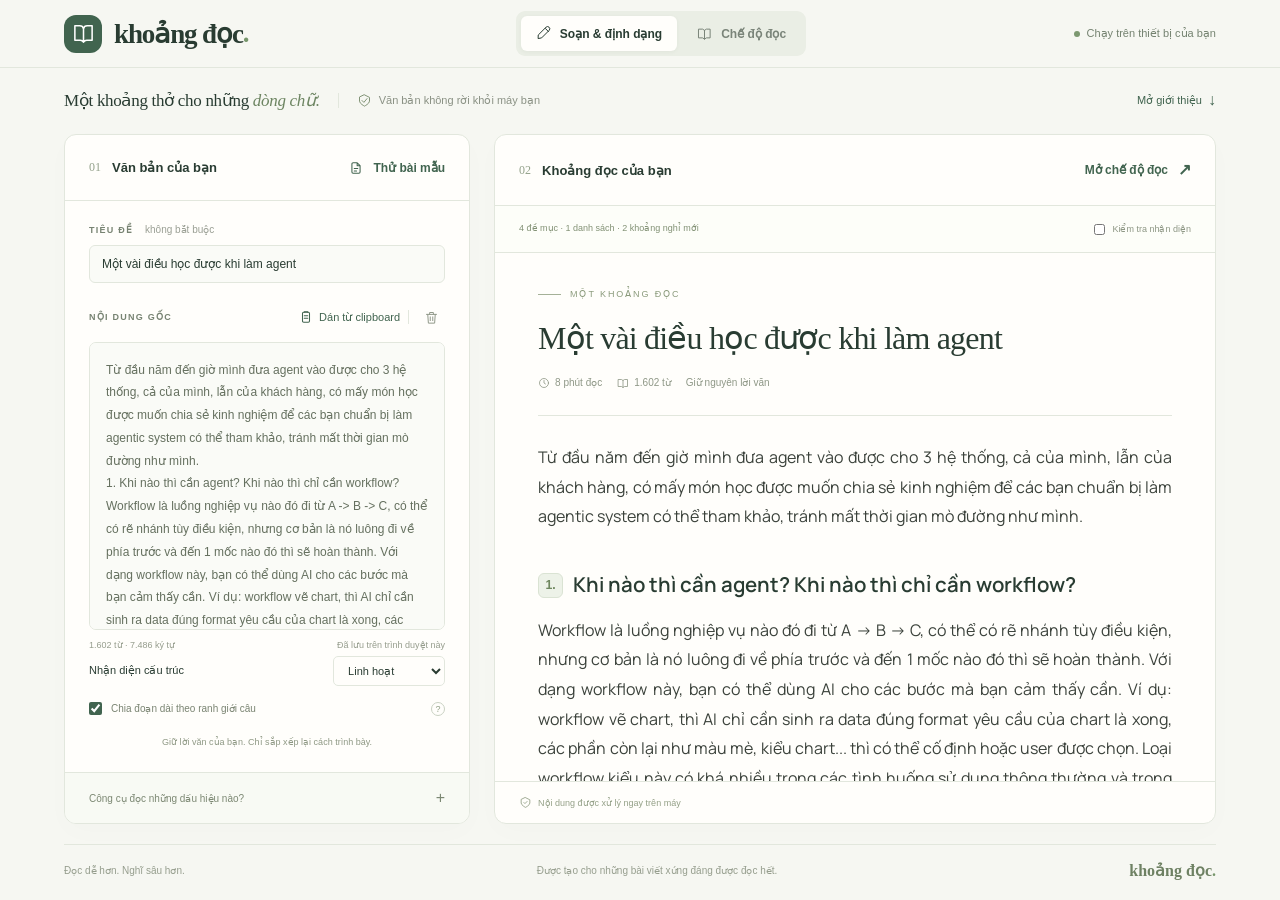
==== commit 682c7df3: "Auto-update preview with 1.5s debounce countdown, fit desktop page to viewport Remove the "Tạo khoản" ====
--- a/easy-text-reader-standalone.html
+++ b/easy-text-reader-standalone.html
@@ -84,6 +84,20 @@
 @media(min-width:821px){.workspace{align-items:stretch}.preview-panel{display:flex;flex-direction:column}.workspace .preview-scroll{height:0;flex:1 1 auto;min-height:320px}}
 #previewArticle{--article-font:'Manrope','Segoe UI',Arial,sans-serif}
 
+.debounce-track{height:2px;margin-top:-1px;background:transparent;border-radius:2px;overflow:hidden}.debounce-track>span{display:block;height:100%;width:0;background:var(--accent);opacity:.55}.source-meta{margin-bottom:6px}.check-option{margin-bottom:8px}.source-hint{margin-bottom:6px}
+/* Desktop: page fills the browser window (never shorter than 680px); scrolls only below that. */
+@media(min-width:821px){
+  body{min-height:max(100dvh,680px);display:flex;flex-direction:column}
+  .site-header,main{width:100%;margin-inline:auto;margin-block:0}
+  main{flex:1 1 auto;display:flex;flex-direction:column}
+  .workspace{flex:1 1 auto}
+  .site-footer{margin-top:20px;padding:16px 0 20px}
+  .source-panel{display:flex;flex-direction:column}
+  .source-body{flex:1 1 auto;min-height:0;display:flex;flex-direction:column}
+  .source-body textarea{flex:1 1 auto;height:0;min-height:150px;resize:none}
+  .source-body>*{flex:none}.source-body>textarea{flex:1 1 auto}
+}
+
 </style>
 </head>
 <body>
@@ -123,10 +137,10 @@
           <input id="articleTitle" class="title-input" type="text" maxlength="180" placeholder="Đặt tên cho bài đọc…" autocomplete="off">
           <div class="input-label"><label class="field-label" for="sourceText">NỘI DUNG GỐC</label><div><button class="text-button small" id="pasteButton"><svg viewBox="0 0 24 24" aria-hidden="true"><rect x="6" y="4" width="12" height="17" rx="2"/><path d="M9 4V3h6v1M9 10h6M9 14h6"/></svg>Dán từ clipboard</button><span class="input-divider" aria-hidden="true"></span><button class="icon-button" id="clearButton" title="Xóa nội dung" aria-label="Xóa nội dung"><svg viewBox="0 0 24 24" aria-hidden="true"><path d="M4 7h16M9 7V4h6v3M6 7l1 14h10l1-14M10 11v6M14 11v6"/></svg></button></div></div>
           <textarea id="sourceText" spellcheck="false" aria-describedby="sourceHint" placeholder="Dán vào đây bài viết, ghi chú hay bất kỳ đoạn văn bản dài nào bạn muốn đọc…"></textarea>
-          <div class="source-meta"><span id="sourceCount">0 từ</span><span id="saveStatus">Lưu tự động trên trình duyệt</span></div>
+          <div class="debounce-track" aria-hidden="true"><span id="debounceBar"></span></div>
+          <div class="source-meta"><span id="sourceCount">0 từ</span><span id="saveStatus" aria-live="off">Lưu tự động trên trình duyệt</span></div>
           <div class="format-options"><label for="formatMode">Nhận diện cấu trúc</label><select id="formatMode"><option value="balanced">Linh hoạt</option><option value="conservative">Thận trọng</option></select></div>
           <label class="check-option"><input id="splitParagraphs" type="checkbox" checked><span>Chia đoạn dài theo ranh giới câu</span><span class="help-dot" title="Chỉ thêm khoảng nghỉ giữa các câu; không viết lại nội dung.">?</span></label>
-          <button id="formatButton" class="primary-button"><svg viewBox="0 0 24 24" aria-hidden="true"><path d="M12 3l2 6 6 3-6 2-2 7-2-7-7-2 7-3zM20 2v4M18 4h4"/></svg>Tạo khoảng đọc<span aria-hidden="true">→</span></button>
           <p class="source-hint" id="sourceHint">Giữ lời văn của bạn. Chỉ sắp xếp lại cách trình bày.</p>
         </div>
         <details class="how-it-works"><summary>Công cụ đọc những dấu hiệu nào?<span aria-hidden="true">+</span></summary><p>Tiêu đề có số, CHỮ HOA, Markdown; danh sách với −, +, •; trích dẫn, dòng nhấn mạnh và các câu hoàn chỉnh. Công cụ xét thêm độ dài, khoảng trắng và các dòng lân cận để chọn cách trình bày.</p><p>Đây là bộ quy tắc cục bộ, không phải AI hiểu ngữ nghĩa. Bật “Kiểm tra nhận diện” bên cạnh để sửa những chỗ chưa đúng. Chế độ Thận trọng giữ cấu trúc gốc nhiều hơn.</p></details>
@@ -462,7 +476,6 @@
     const hasContent = parsed.blocks.length > 0;
     $('readTab').disabled = !hasContent;
     $('startReading').disabled = !hasContent;
-    $('formatButton').disabled = !$('sourceText').value.trim();
     if (!hasContent) {
       $('previewArticle').innerHTML = '<div class="empty-state">' + bookIcon + '<h3>Những dòng chữ đang đợi bạn.</h3><p>Dán nội dung vào ô bên cạnh,<br>hoặc thử bài mẫu để bắt đầu.</p></div>';
       $('readerArticle').replaceChildren();
@@ -494,6 +507,7 @@
 
   function format(notify = false, reset = true) {
     clearTimeout(draftTimer);
+    stopCountdown();
     if (reset) overrides = {};
     parsed = F.parse($('sourceText').value, { mode: $('formatMode').value, split: $('splitParagraphs').checked });
     pending = false;
@@ -503,13 +517,34 @@
     if (notify) toast('Đã tạo khoảng đọc. Lời văn của bạn được giữ nguyên.');
   }
 
+  const debounceMs = 1500;
+  let countdownTimer;
+  function stopCountdown() {
+    clearInterval(countdownTimer);
+    const bar = $('debounceBar');
+    bar.style.transition = 'none';
+    bar.style.width = '0';
+  }
+
+  function startCountdown() {
+    const bar = $('debounceBar'), deadline = Date.now() + debounceMs;
+    clearInterval(countdownTimer);
+    bar.style.transition = 'none';
+    bar.style.width = '100%';
+    bar.getBoundingClientRect();
+    bar.style.transition = 'width ' + debounceMs + 'ms linear';
+    bar.style.width = '0';
+    const tick = () => { $('saveStatus').textContent = 'Tự cập nhật sau ' + (Math.max(0, deadline - Date.now()) / 1000).toFixed(1).replace('.', ',') + 's…'; };
+    tick();
+    countdownTimer = setInterval(tick, 100);
+  }
+
   function queueFormat() {
     pending = true;
-    $('formatButton').disabled = !$('sourceText').value.trim();
     $('sourceCount').textContent = F.words($('sourceText').value).toLocaleString('vi-VN') + ' từ';
-    $('saveStatus').textContent = 'Đang cập nhật…';
     clearTimeout(draftTimer);
-    draftTimer = setTimeout(() => format(), 550);
+    startCountdown();
+    draftTimer = setTimeout(() => format(), debounceMs);
   }
 
   function observeSections() {
@@ -639,10 +674,6 @@
 
   $('sourceText').addEventListener('input', () => { savedPosition = 0; queueFormat(); });
   $('articleTitle').addEventListener('input', () => { render(); saveDraft(); });
-  $('formatButton').addEventListener('click', () => {
-    format(true, pending);
-    if (matchMedia('(max-width:820px)').matches && parsed.blocks.length) $('previewArticle').closest('.preview-panel').scrollIntoView({ behavior: motion(), block: 'start' });
-  });
   $('formatMode').addEventListener('change', () => format());
   $('splitParagraphs').addEventListener('change', () => format());
   $('sampleButton').addEventListener('click', loadSample);
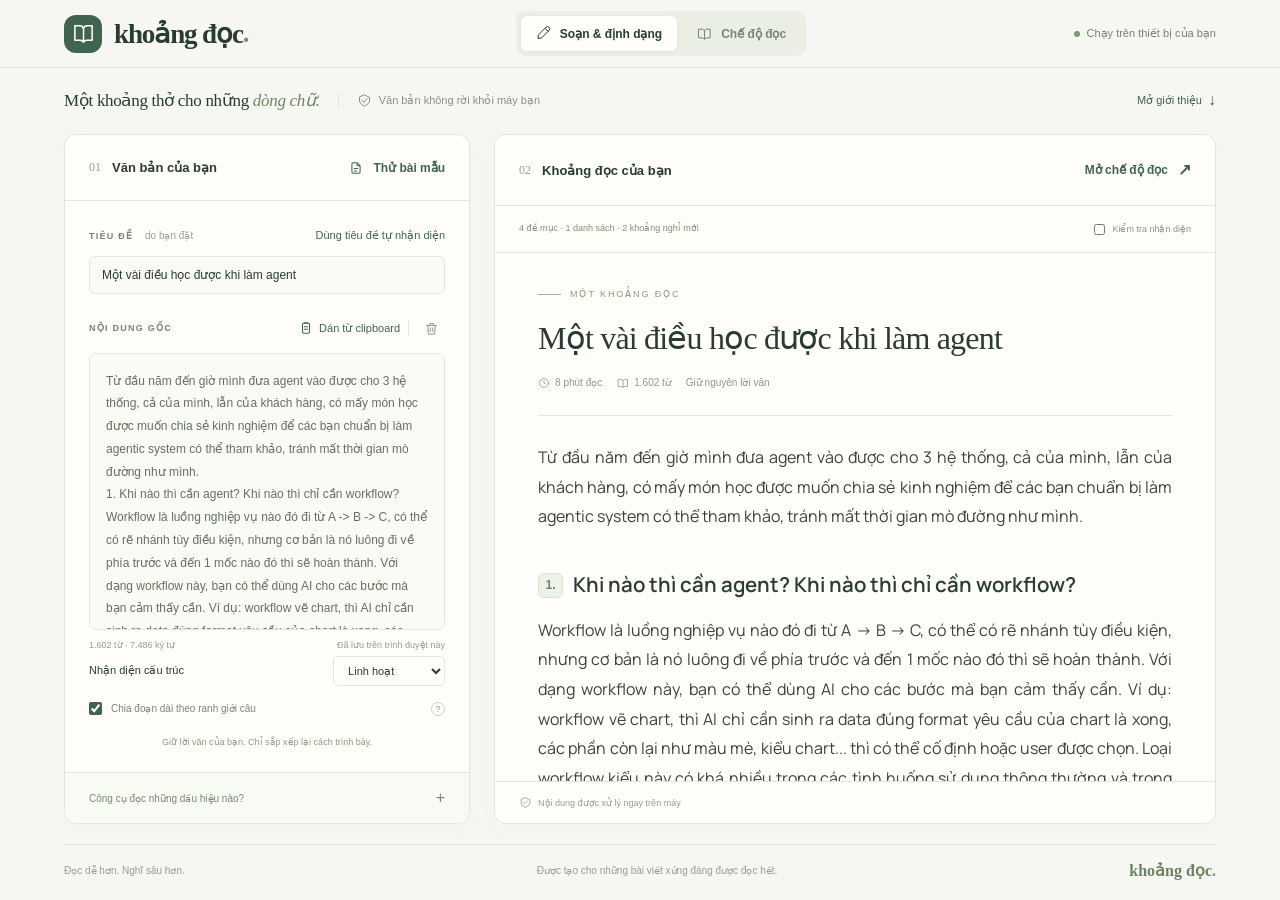
==== commit 1ba74afc: "Detect titles from labels and first lines, add mobile reader navigation bar - Recognize "Tiêu đề: .." ====
--- a/easy-text-reader-standalone.html
+++ b/easy-text-reader-standalone.html
@@ -22,7 +22,7 @@
 body[data-theme=white]{--bg:#fff;--surface:#fff;--border:#e9e9e5}body[data-theme=night]{--bg:#202923;--surface:#27322a;--ink:#dce4d5;--muted:#a7b09e;--article-ink:#c7d0c0;--border:#3b483b;--accent:#a8c597;--accent-soft:#354331;color-scheme:dark}body[data-theme=night] .view-tabs{background:#2d382d}body[data-theme=night] .reading-article .callout,body[data-theme=night] .reading-article code,body[data-theme=night] .reading-article pre,body[data-theme=night] .heading-number{background:#2d3a2b;border-color:#44533d;color:#c1d4b2}body[data-theme=night] .reading-article blockquote{color:#a9ba9b}body[data-theme=night] .reading-article a{color:#b3cf9e}body[data-theme=night] .primary-button{background:#7f9a6e;color:#14220f}body[data-theme=night] textarea,body[data-theme=night] .title-input,body[data-theme=night] .how-it-works,body[data-theme=night] .preview-toolbar{background:#232e25;color:#c1cbb9}body[data-theme=night] .preview-scroll .reading-article{--article-ink:#c7d0c0}
 @media(min-width:1500px){.intro-inner{padding-top:65px;padding-bottom:48px}.intro h1{font-size:54px}.preview-scroll{height:650px}textarea{height:396px}}
 @media(max-width:1150px){.site-header{padding:0 32px}main{padding:0 32px}.offline-badge{font-size:0;gap:0}.offline-badge>span{height:8px;width:8px}.workspace{grid-template-columns:minmax(290px,.85fr) minmax(0,1.15fr);gap:18px}.preview-scroll .reading-article{padding:30px}.intro-note{margin-right:0}.intro h1{font-size:44px}.preview-toolbar{padding:12px 18px;flex-wrap:wrap}.reader{gap:35px;grid-template-columns:180px minmax(0,calc(var(--reading-width) + 20px))}.panel-heading{padding-left:20px;padding-right:20px}.source-body{padding-left:20px;padding-right:20px}.preview-footer{flex-wrap:wrap}.preview-footer>.text-button{margin-left:auto}}
-@media(max-width:820px){.site-header{height:80px;padding:0 24px;gap:15px}.brand{font-size:23px}.brand-mark{width:33px;height:33px;margin-right:9px;border-radius:10px}.view-tab{padding:10px;font-size:11px}.offline-badge{display:none}main{padding:0 24px}.intro-inner{padding:35px 0 30px;gap:20px}.intro h1{font-size:40px}.intro-note{max-width:200px}.intro-note>svg{width:23px;height:23px}.intro-note span{font-size:10px}.intro-note strong{font-size:11px}.workspace{grid-template-columns:1fr}.source-body{display:grid;grid-template-columns:1fr;gap:0}textarea{height:230px}.preview-scroll{height:650px}.preview-scroll .reading-article{padding:35px 45px;--article-size:18px}.site-footer>span:nth-child(2){display:none}.reader{display:block;max-width:calc(var(--reading-width) + 20px);margin:auto;padding-top:20px}.reader-sidebar{position:static;max-height:none;margin-bottom:25px}.back-button{margin-bottom:12px}.toc-label{margin:8px 0}.toc{display:flex;flex-direction:row;gap:5px;overflow:auto;padding:3px 0 8px}.toc a{flex-shrink:0;border:1px solid var(--border);border-radius:5px;max-width:230px;white-space:nowrap;text-overflow:ellipsis;overflow:hidden;padding:6px 10px}.toc a.active{border:1px solid #9ab087;border-radius:5px}.toc .toc-sub{padding-left:10px}.sidebar-note{display:none}.reader-tools{margin-bottom:27px}.reader-content .reading-article h1{font-size:2em}}
+@media(max-width:820px){.site-header{height:80px;padding:0 24px;gap:15px}.brand{font-size:23px}.brand-mark{width:33px;height:33px;margin-right:9px;border-radius:10px}.view-tab{padding:10px;font-size:11px}.offline-badge{display:none}main{padding:0 24px}.intro-inner{padding:35px 0 30px;gap:20px}.intro h1{font-size:40px}.intro-note{max-width:200px}.intro-note>svg{width:23px;height:23px}.intro-note span{font-size:10px}.intro-note strong{font-size:11px}.workspace{grid-template-columns:1fr}.source-body{display:grid;grid-template-columns:1fr;gap:0}textarea{height:230px}.preview-scroll{height:650px}.preview-scroll .reading-article{padding:35px 45px;--article-size:18px}.site-footer>span:nth-child(2){display:none}.reader{display:block;max-width:calc(var(--reading-width) + 20px);margin:auto;padding-top:20px}.reader-sidebar{display:none}.reader-tools{margin-bottom:27px}.reader-content .reading-article h1{font-size:2em}}
 @media(max-width:520px){.site-header{height:auto;min-height:77px;padding:17px 18px;flex-wrap:wrap;gap:17px}.brand{font-size:24px}.brand-mark{width:32px;height:32px}.view-tabs{margin-left:auto;padding:4px;gap:3px}.view-tab{padding:8px 9px;gap:6px;font-size:10px}.view-tab svg{display:none}.brand{font-size:21px}.brand-mark{margin-right:7px}.is-reading .site-header{height:auto;min-height:70px}.intro-inner{padding:31px 0 25px;display:block}.eyebrow{font-size:8px;letter-spacing:1.5px;margin-bottom:15px}.intro h1{font-size:39px;line-height:1.17;margin-bottom:15px;letter-spacing:-1.4px}.intro-inner>div>p{font-size:11px;max-width:280px}.intro-note{display:none}main{padding:0 16px}.workspace{gap:20px}.panel{border-radius:10px}.panel-heading{padding:16px 18px;min-height:60px}.panel-heading h2{font-size:12px}.panel-heading .text-button{font-size:11px}.source-body{padding:20px 18px 17px}.title-input{font-size:12px}.field-label{font-size:9px}textarea{font-size:13px;padding:13px;height:260px}.source-meta{font-size:9px}.format-options{font-size:12px}.check-option{font-size:11px}.primary-button{padding:15px;font-size:13px}.source-hint{font-size:9px}.how-it-works{padding:0 18px}.how-it-works summary{font-size:11px}.preview-toolbar{padding:11px 18px;gap:8px}.format-summary{font-size:9px}.inspect-toggle{font-size:9px}.preview-scroll{height:620px}.preview-scroll .reading-article{padding:27px 23px 40px;--article-size:17px}.reading-article h1{font-size:1.8em;letter-spacing:-.4px}.reading-article h2{font-size:1.22em}.heading-number{vertical-align:2px;min-width:23px;height:23px;margin-right:7px}.preview-footer{padding:12px 18px}.preview-footer>span{font-size:8px}.site-footer{font-size:9px;gap:8px;margin-top:25px}.site-footer>span:last-child{font-size:14px}.reader{padding:12px 6px 0}.reader-tools{gap:5px}.reader-meta{font-size:9px}.reader-actions{gap:5px}.tool-button{padding:9px 10px}.desktop-label{display:none}.reading-settings{max-width:calc(100vw - 44px);top:53px}.reader-content .reading-article h1{font-size:1.9em}.reader-content>.reading-article{--article-size:var(--reader-size,20px)}.reader-content .article-metadata{gap:12px;font-size:10px}.reading-end{padding-bottom:45px}.reading-article blockquote{padding-left:1em}.reading-article .callout{padding:14px}.toast{font-size:11px}}
 .reading-article h1{font-family:var(--article-font)}
 #previewArticle h1{font-family:Cambria,Georgia,'Times New Roman',serif}
@@ -98,6 +98,57 @@
   .source-body>*{flex:none}.source-body>textarea{flex:1 1 auto}
 }
 
+/* Title field: auto-detected title with a quiet hint beside the label. */
+.title-label{display:flex;align-items:center;justify-content:space-between;gap:8px;min-height:22px}
+.title-label .text-button{padding:0;white-space:nowrap}
+
+/* Reader navigation on small screens: a sticky bar (where am I, how far) that opens a sheet with every section. */
+.reader-bar,.toc-sheet{display:none}
+body[data-font=mono] .reader-content .reading-article h1{font-size:1.6em}
+@media(max-width:520px){body[data-font=mono] .reader-content .reading-article h1{font-size:1.45em}}
+@media(max-width:820px){
+  :root{--gutter:24px}
+  html{scroll-padding-top:0}
+  .reading-article :is(h2,h3,h4){scroll-margin-top:84px}
+  .is-reading .site-header{position:static}
+  .is-reading .reading-progress{display:none}
+  .is-reading:not(.is-focused) .reader-bar{display:block;position:sticky;top:0;z-index:12;margin-inline:calc(var(--gutter) * -1);padding-inline:var(--gutter);background:var(--bg);border-bottom:1px solid var(--border)}
+  .reader-bar-main{display:flex;align-items:center;gap:12px;width:100%;min-height:56px;padding:6px 0;text-align:left}
+  .reader-bar-main:disabled{opacity:1;cursor:default}
+  .reader-bar-main:disabled .reader-bar-icon{display:none}
+  .reader-bar-icon{width:20px;height:20px;color:var(--accent)}
+  .reader-bar-text{flex:1;min-width:0;display:flex;flex-direction:column;gap:2px}
+  .reader-bar-caption{font-size:10px;line-height:1.4;letter-spacing:.9px;text-transform:uppercase;color:var(--muted);color:color-mix(in srgb,var(--ink) 65%,var(--bg));white-space:nowrap;overflow:hidden;text-overflow:ellipsis}
+  .reader-bar-title{font-size:14px;line-height:1.4;font-weight:600;color:var(--ink);white-space:nowrap;overflow:hidden;text-overflow:ellipsis}
+  .reader-bar-percent{flex:none;min-width:2.9em;text-align:right;font-size:13px;font-weight:600;font-variant-numeric:tabular-nums;color:var(--accent)}
+  .reader-bar-track{position:absolute;left:0;right:0;bottom:-1px;height:3px;overflow:hidden}
+  .reader-bar-track>span,.sheet-track>span{display:block;height:100%;background:var(--accent);transform:scaleX(0);transform-origin:left}
+
+  .toc-sheet{display:block;position:fixed;inset:0;z-index:40;visibility:hidden;transition:visibility 0s .3s}
+  .toc-sheet.open{visibility:visible;transition:none}
+  .toc-sheet-backdrop{position:absolute;inset:0;background:#0f1a1380;opacity:0;transition:opacity .25s;touch-action:none}
+  .toc-sheet.open .toc-sheet-backdrop{opacity:1}
+  .toc-sheet-panel{position:absolute;left:0;right:0;bottom:0;max-width:640px;margin-inline:auto;max-height:82vh;max-height:82dvh;display:flex;flex-direction:column;background:var(--surface);color:var(--ink);border:1px solid var(--border);border-bottom:0;border-radius:18px 18px 0 0;box-shadow:0 -12px 40px #1c2c2226;transform:translateY(100%);transition:transform .3s cubic-bezier(.2,.8,.2,1);overscroll-behavior:contain;padding-bottom:env(safe-area-inset-bottom)}
+  .toc-sheet.open .toc-sheet-panel{transform:none}
+  .toc-sheet-head{display:flex;align-items:center;justify-content:space-between;padding:8px 8px 2px 20px}
+  .toc-sheet-head strong{font-size:13px;font-weight:600}
+  .toc-sheet-head .icon-button{width:44px;height:44px;font-size:26px;line-height:1;color:var(--muted)}
+  .toc-sheet-progress{display:flex;flex-direction:column;gap:9px;padding:0 20px 14px;border-bottom:1px solid var(--border);font-size:12px;color:var(--muted);color:color-mix(in srgb,var(--ink) 65%,var(--surface))}
+  .sheet-track{display:block;height:5px;border-radius:3px;background:var(--accent-soft);overflow:hidden}
+  .sheet-track>span{border-radius:3px}
+  .sheet-toc{position:relative;flex:1 1 auto;min-height:0;overflow-y:auto;overscroll-behavior:contain;padding:6px 0}
+  .sheet-toc a{display:flex;align-items:baseline;gap:10px;min-height:48px;padding:12px 20px 12px 17px;border-left:3px solid transparent;font-size:14px;line-height:1.45;text-decoration:none;color:var(--ink)}
+  .sheet-toc a.done{color:var(--muted)}
+  .sheet-toc a.active{background:var(--accent-soft);border-left-color:var(--accent);font-weight:600;color:var(--ink)}
+  .sheet-toc .toc-num{flex:none;min-width:1.8em;font-size:13px;font-weight:400;font-variant-numeric:tabular-nums;color:var(--muted)}
+  .sheet-toc .toc-sub{padding-left:41px;font-size:13px}
+  .sheet-back{align-self:flex-start;min-height:44px;margin:2px 20px 10px;padding:10px 0;border-top:0}
+  html.sheet-open{overflow:hidden}
+}
+@media(max-width:520px){:root{--gutter:16px}}
+.is-focused :is(.reader-bar,.toc-sheet){display:none!important}
+@media print{.reader-bar,.toc-sheet{display:none!important}}
+
 </style>
 </head>
 <body>
@@ -133,7 +184,7 @@
       <div class="source-panel panel">
         <div class="panel-heading"><div><span class="step-number">01</span><h2>Văn bản của bạn</h2></div><button id="sampleButton" class="text-button"><svg viewBox="0 0 24 24" aria-hidden="true"><path d="M14 3H7a2 2 0 0 0-2 2v14a2 2 0 0 0 2 2h10a2 2 0 0 0 2-2V8zM14 3v5h5M9 13h6M9 17h4"/></svg>Thử bài mẫu</button></div>
         <div class="source-body">
-          <label class="field-label" for="articleTitle">TIÊU ĐỀ <span>không bắt buộc</span></label>
+          <div class="title-label"><label class="field-label" for="articleTitle">TIÊU ĐỀ <span id="titleHint">không bắt buộc</span></label><button type="button" id="titleAutoButton" class="text-button small" hidden>Dùng tiêu đề tự nhận diện</button></div>
           <input id="articleTitle" class="title-input" type="text" maxlength="180" placeholder="Đặt tên cho bài đọc…" autocomplete="off">
           <div class="input-label"><label class="field-label" for="sourceText">NỘI DUNG GỐC</label><div><button class="text-button small" id="pasteButton"><svg viewBox="0 0 24 24" aria-hidden="true"><rect x="6" y="4" width="12" height="17" rx="2"/><path d="M9 4V3h6v1M9 10h6M9 14h6"/></svg>Dán từ clipboard</button><span class="input-divider" aria-hidden="true"></span><button class="icon-button" id="clearButton" title="Xóa nội dung" aria-label="Xóa nội dung"><svg viewBox="0 0 24 24" aria-hidden="true"><path d="M4 7h16M9 7V4h6v3M6 7l1 14h10l1-14M10 11v6M14 11v6"/></svg></button></div></div>
           <textarea id="sourceText" spellcheck="false" aria-describedby="sourceHint" placeholder="Dán vào đây bài viết, ghi chú hay bất kỳ đoạn văn bản dài nào bạn muốn đọc…"></textarea>
@@ -154,13 +205,31 @@
       </div>
     </section>
 
+    <div id="readerBar" class="reader-bar">
+      <button type="button" id="tocOpen" class="reader-bar-main" aria-haspopup="dialog" aria-expanded="false" aria-controls="tocSheet" aria-label="Mở mục lục bài viết">
+        <svg class="reader-bar-icon" viewBox="0 0 24 24" aria-hidden="true"><path d="M8 6h12M8 12h12M8 18h12M4 6h.01M4 12h.01M4 18h.01"/></svg>
+        <span class="reader-bar-text"><span class="reader-bar-caption" id="barCaption"></span><span class="reader-bar-title" id="barTitle"></span></span>
+        <span class="reader-bar-percent" id="barPercent" aria-hidden="true">0%</span>
+      </button>
+      <span class="reader-bar-track" id="barTrack" role="progressbar" aria-label="Tiến độ đọc" aria-valuemin="0" aria-valuemax="100" aria-valuenow="0"><span id="barFill"></span></span>
+    </div>
+    <div id="tocSheet" class="toc-sheet">
+      <div class="toc-sheet-backdrop"></div>
+      <div class="toc-sheet-panel" role="dialog" aria-modal="true" aria-labelledby="tocSheetTitle">
+        <div class="toc-sheet-head"><strong id="tocSheetTitle">Trong bài viết</strong><button type="button" id="tocClose" class="icon-button" aria-label="Đóng mục lục">×</button></div>
+        <div class="toc-sheet-progress"><span id="sheetSummary"></span><span class="sheet-track" aria-hidden="true"><span id="sheetFill"></span></span></div>
+        <nav id="sheetToc" class="sheet-toc" aria-label="Mục lục bài viết"></nav>
+        <button type="button" id="sheetBack" class="text-button small sheet-back">← Trở lại chỉnh sửa</button>
+      </div>
+    </div>
+
     <section id="reader" class="reader" hidden aria-label="Trang đọc">
       <aside class="reader-sidebar"><button id="backToEdit" class="back-button">← Trở lại chỉnh sửa</button><div class="toc-label">TRONG BÀI VIẾT</div><nav id="tableOfContents" class="toc" aria-label="Mục lục bài viết"></nav><div class="sidebar-note">Đọc chậm một chút.<br>Hiểu sâu hơn một chút.</div></aside>
       <div class="reader-content"><div class="reader-tools"><div class="reader-meta" id="readerMeta"></div><div class="reader-actions"><button id="focusButton" class="tool-button" aria-label="Bật chế độ Focus" aria-pressed="false" aria-keyshortcuts="F" title="Focus: chỉ hiển thị bài đọc (phím F)"><svg viewBox="0 0 24 24" aria-hidden="true"><path d="M8 3H3v5m13-5h5v5M3 16v5h5m13-5v5h-5"/></svg><span class="desktop-label">Focus</span></button><button id="settingsButton" class="tool-button" aria-expanded="false" aria-controls="readingSettings" title="Tùy chỉnh hiển thị"><span class="aa-icon">Aa</span><span class="desktop-label">Hiển thị</span></button><button id="downloadButton" class="tool-button" title="Tải trang HTML để đọc ngoại tuyến"><svg viewBox="0 0 24 24" aria-hidden="true"><path d="M12 3v12m-5-5 5 5 5-5M4 16v5h16v-5"/></svg><span class="desktop-label">Lưu HTML</span></button><button id="printButton" class="tool-button" title="In hoặc lưu PDF" aria-label="In hoặc lưu PDF"><svg viewBox="0 0 24 24" aria-hidden="true"><path d="M7 8V3h10v5M7 17H3V8h18v9h-4M7 14h10v7H7zM17 11h1"/></svg></button></div></div>
         <div id="readingSettings" class="reading-settings" hidden>
           <div class="settings-heading"><strong>Thoải mái theo cách của bạn</strong><button id="closeSettings" class="icon-button" aria-label="Đóng tùy chỉnh">×</button></div>
           <div class="setting-row"><label for="fontSize">Cỡ chữ <output id="fontSizeValue">20</output>px</label><input id="fontSize" type="range" min="16" max="28" value="20"></div>
-          <div class="setting-row"><label for="lineHeight">Giãn dòng <output id="lineHeightValue">1.85</output></label><input id="lineHeight" type="range" min="1.4" max="2.2" step="0.05" value="1.85"></div>
+          <div class="setting-row"><label for="lineHeight">Giãn dòng <output id="lineHeightValue">1.50</output></label><input id="lineHeight" type="range" min="1.4" max="2.2" step="0.05" value="1.5"></div>
           <div class="setting-row width-setting"><label for="readingWidth">Rộng bài <output id="readingWidthValue">720</output>px</label><input id="readingWidth" type="range" min="480" max="1040" step="20" value="720" aria-describedby="readingWidthHint"></div>
           <p id="readingWidthHint" class="setting-hint">Chiều rộng tối đa; tự co theo màn hình.</p>
           <div class="setting-row"><label for="fontFamily">Kiểu chữ</label><select id="fontFamily"><option value="serif">Chân chữ · Sách</option><option value="sans">Không chân · Hiện đại</option><option value="beVietnam">Be Vietnam Pro · Thanh thoát</option><option value="manrope">Manrope · Hiện đại</option><option value="mono">Monospace · Đều nét</option></select></div>
@@ -193,6 +262,8 @@
   const BULLET = /^(\s*)([-+*•●▪◦‣–—]|✅|☑️?|✔️?|❌|☐|🔹|🔸|🔺|🔻|📌|👉|➡️?|➜|→|\d+[.)]|[a-zA-Z][.)])\s+(.+)$/u;
   const NUMBERED = /^(\d{1,3})[.)]\s+(.+)$/u;
   const CALLOUT = /^(ý quan trọng(?: nhất)?|lưu ý|chú ý|ghi nhớ|quan trọng|kết luận|tóm lại|mẹo|note|tip|warning|takeaway)\s*:/iu;
+  const TITLE_LABEL = /^(?:tiêu đề|tựa đề|tên bài(?: viết)?|title|headline)\s*[:：]\s*(\S.{1,178})$/iu;
+  const GREETING = /^(?:xin chào|chào|hello|hi|hey|dear|kính gửi|thân gửi|alo)(?![\p{L}\p{N}])/iu;
   const normalize = value => value.normalize('NFKC');
   const words = value => (value.match(/[\p{L}\p{N}]+(?:['’_-][\p{L}\p{N}]+)*/gu) || []).length;
   const short = (value, max = 120) => value.length <= max && words(value) <= 20;
@@ -267,6 +338,33 @@
       else groups.push(current);
     }
     return groups;
+  }
+
+  // Plain text of an inline-Markdown fragment, for use in a title.
+  function plain(value) {
+    return value.replace(/\[([^\]\n]+)\]\(https?:\/\/[^\s)]+\)/gu, '$1').replace(/https?:\/\/\S+/gu, '').replace(/`|\*\*|__/gu, '').replace(/\s+/gu, ' ').trim();
+  }
+
+  // A title for text with no recognizable one: the first sentence, shortened at a clause or after ten words.
+  function clipTitle(value) {
+    const text = value.replace(/[\s.,;:…–—-]+$/u, ''), tokens = text.split(/\s+/u);
+    if (tokens.length <= 12 && text.length <= 100) return text;
+    const clause = text.match(/^(.+?)[,;:–—]\s/u);
+    const clauseWords = clause ? clause[1].split(/\s+/u).length : 0;
+    if (clauseWords >= 4 && clauseWords <= 12 && clause[1].length <= 100) return clause[1] + '…';
+    const head = tokens.slice(0, 10).join(' ').replace(/[\s.,;:–—-]+$/u, '');
+    return (head.length > 90 ? head.slice(0, 90).trim() : head) + '…';
+  }
+
+  function fallbackTitle(blocks) {
+    for (const block of blocks) {
+      if (block.type === 'code' || block.type === 'rule' || block.type === 'title') continue;
+      const raw = block.type === 'list' ? block.items[0]?.text || '' : block.text;
+      const line = plain(raw.split('\n').find(item => plain(item)) || '').replace(/^[\s\p{Extended_Pictographic}️‍#>*_•–—-]+/u, '');
+      if (!/[\p{L}\p{N}]/u.test(line)) continue;
+      return clipTitle(sentences(line)[0] || line);
+    }
+    return '';
   }
 
   function parse(source, options = {}) {
@@ -310,7 +408,9 @@
       if (short(text, 110) && letters.length >= 4 && uppercase / letters.length > .88 && !/[.!?]$/u.test(text) && !BULLET.test(text)) return { type: 'heading', level: 2, text: original, reason: 'Dòng ngắn viết hoa', confidence: 'vừa' };
       if (/^\*\*[^*]+\*\*$|^__[^_]+__$/u.test(original) && short(text) && nextHasBody(index)) return { type: 'heading', level: 2, text: original.slice(2, -2), reason: 'Dòng ngắn được nhấn mạnh, theo sau là nội dung', confidence: 'vừa' };
       const isolated = (index === 0 || !lines[index - 1].trim()) && nextContent(index)?.index > index + 1;
-      if (isolated && short(text, 95) && words(text) >= 2 && !END_SENTENCE.test(text) && !BULLET.test(text) && nextHasBody(index)) return { type: 'heading', level: 2, text: original, title: blocks.length === 0, reason: 'Dòng ngắn đứng riêng trước một đoạn dài', confidence: 'vừa' };
+      if (isolated && short(text, 95) && words(text) >= 2 && !END_SENTENCE.test(text) && !/[,;]$/u.test(text) && !GREETING.test(text) && !/https?:\/\//u.test(text) && !BULLET.test(text) && nextHasBody(index)) return { type: 'heading', level: 2, text: original, title: blocks.length === 0, reason: 'Dòng ngắn đứng riêng trước một đoạn dài', confidence: 'vừa' };
+      // The first line of a text is far more likely a title: allow ? and !, and any kind of text after it.
+      if (isolated && blocks.length === 0 && !inferredTitle && short(text, 95) && words(text) >= 2 && !/[.…,;:][”’"')\]]*$/u.test(text) && !BULLET.test(text) && !GREETING.test(text) && !/https?:\/\//u.test(text)) return { type: 'heading', level: 2, text: original, title: true, reason: 'Dòng ngắn đứng riêng ở đầu bài', confidence: 'vừa' };
       if (/^.{4,75}:$/u.test(text) && words(text) <= 12 && nextHasBody(index)) return { type: 'heading', level: 3, text: original, reason: 'Nhãn ngắn kết thúc bằng dấu hai chấm', confidence: 'vừa' };
       return null;
     }
@@ -327,6 +427,8 @@
         emit({ type: 'code', text: content.join('\n'), language: fence[2].trim(), line, reason: 'Khối mã có hàng rào Markdown', confidence: 'cao' });
         i = Math.min(end, lines.length - 1); continue;
       }
+      const labelled = blocks.length === 0 && !inferredTitle ? text.match(TITLE_LABEL) : null;
+      if (labelled) { inferredTitle = labelled[1].trim(); emit({ type: 'title', text: inferredTitle, line, reason: 'Dòng “Tiêu đề:” ở đầu bài', confidence: 'cao' }); continue; }
       const heading = headingAt(i);
       if (heading) {
         if (heading.title && !inferredTitle && blocks.length === 0) { inferredTitle = heading.text; emit({ ...heading, type: 'title', line }); }
@@ -378,7 +480,7 @@
       for (const paragraph of paragraphs) emit({ type: 'paragraph', text: paragraph, line, reason: paragraphs.length > 1 ? 'Thêm khoảng nghỉ tại ranh giới câu hoàn chỉnh' : merged ? 'Nối các dòng bị xuống hàng giữa câu' : 'Giữ đoạn văn gốc', confidence: 'cao', split: paragraphs.length > 1 });
     }
     const headings = blocks.filter(block => block.type === 'heading').length;
-    return { blocks, inferredTitle, stats: { words: words(source), characters: source.length, minutes: Math.max(1, Math.ceil(words(source) / 220)), headings, lists: blocks.filter(block => block.type === 'list').length, splits }, options: { mode, split } };
+    return { blocks, inferredTitle, suggestedTitle: inferredTitle ? '' : fallbackTitle(blocks), stats: { words: words(source), characters: source.length, minutes: Math.max(1, Math.ceil(words(source) / 220)), headings, lists: blocks.filter(block => block.type === 'list').length, splits }, options: { mode, split } };
   }
 
   function renderBlock(block) {
@@ -414,7 +516,7 @@
   const F = window.TextFormatter;
   const $ = id => document.getElementById(id);
   const storageKey = 'easy-text-reader-v1';
-  const defaults = { fontSize: 20, lineHeight: 1.85, readingWidth: 720, fontFamily: 'serif', theme: 'paper' };
+  const defaults = { fontSize: 20, lineHeight: 1.5, readingWidth: 720, fontFamily: 'mono', theme: 'paper', version: 2 };
   const fonts = {
     serif: "Cambria,Georgia,'Times New Roman',serif",
     sans: "'Segoe UI',Arial,sans-serif",
@@ -423,7 +525,8 @@
     mono: "ui-monospace,'Cascadia Mono',Consolas,'Liberation Mono',Menlo,monospace"
   };
   const themes = { paper: 'Giấy', white: 'Trắng', night: 'Ban đêm', sepia: 'Giấy ấm', mist: 'Sương xanh' };
-  let settings = { ...defaults }, parsed = F.parse(''), overrides = {}, reading = false, switchingView = false, pending = false, draftTimer, toastTimer, observer, savedPosition = 0;
+  let settings = { ...defaults }, parsed = F.parse(''), overrides = {}, reading = false, switchingView = false, pending = false, draftTimer, toastTimer, savedPosition = 0;
+  let titleManual = false, headingEls = [], tocEntries = [], tocLinks = [], activeIndex = -2, progressRatio = 0;
   let focused = false;
   let storageAvailable = true;
   const motion = () => matchMedia('(prefers-reduced-motion: reduce)').matches ? 'auto' : 'smooth';
@@ -451,7 +554,16 @@
   }
 
   function title() {
-    return $('articleTitle').value.trim() || parsed.inferredTitle || 'Bài viết của bạn';
+    return $('articleTitle').value.trim() || parsed.inferredTitle || parsed.suggestedTitle || 'Bài viết của bạn';
+  }
+
+  // The title field follows the text until the reader types their own title.
+  function syncAutoTitle() {
+    const auto = parsed.inferredTitle || parsed.suggestedTitle || '';
+    if (!titleManual) $('articleTitle').value = auto.slice(0, 180);
+    const typed = $('articleTitle').value.trim();
+    $('titleHint').textContent = titleManual && typed ? 'do bạn đặt' : !typed ? 'không bắt buộc' : parsed.inferredTitle ? 'tự nhận diện' : 'lấy từ câu đầu';
+    $('titleAutoButton').hidden = !(titleManual && typed && auto && typed !== auto);
   }
 
   function articleHeader() {
@@ -489,14 +601,22 @@
     const lists = blocks.filter(block => block.type === 'list').length;
     $('formatSummary').textContent = [headings.length + ' đề mục', lists + ' danh sách', parsed.stats.splits + ' khoảng nghỉ mới'].join(' · ');
     $('readerMeta').textContent = parsed.stats.minutes + ' phút cho một khoảng đọc · ' + parsed.stats.words.toLocaleString('vi-VN') + ' từ';
-    $('tableOfContents').innerHTML = headings.length ? headings.map(block => '<a href="#' + block.id + '"' + (block.level > 2 ? ' class="toc-sub"' : '') + '>' + F.escapeHtml((block.number ? block.marker || block.number + '.' : '') + ' ' + block.text.replace(/\*\*|__|`/g, '')) + '</a>').join('') : '<span class="toc-empty">Bài này không có đề mục.<br>Cứ thong thả đọc từ đầu nhé.</span>';
+    tocEntries = headings.map(block => ({ id: block.id, label: block.text.replace(/\*\*|__|`/g, '') }));
+    const tocHtml = headings.map((block, index) => '<a href="#' + block.id + '" data-index="' + index + '"' + (block.level > 2 ? ' class="toc-sub"' : '') + '>' +
+      (block.number ? '<span class="toc-num">' + F.escapeHtml(block.marker || block.number + '.') + '</span> ' : '') + '<span class="toc-text">' + F.escapeHtml(tocEntries[index].label) + '</span></a>').join('');
+    $('tableOfContents').innerHTML = tocHtml || '<span class="toc-empty">Bài này không có đề mục.<br>Cứ thong thả đọc từ đầu nhé.</span>';
+    $('sheetToc').innerHTML = tocHtml;
+    $('tocOpen').disabled = !headings.length;
+    headingEls = [...$('readerArticle').querySelectorAll('h2[id], h3[id], h4[id]')];
+    tocLinks = [...document.querySelectorAll('#tableOfContents a, #sheetToc a')];
+    activeIndex = -2;
     document.title = reading ? title() + ' — Khoảng đọc' : 'Khoảng đọc — Cho những dòng chữ một khoảng thở';
-    if (reading) observeSections();
+    if (reading) updateProgress();
   }
 
   function saveDraft() {
     try {
-      localStorage.setItem(storageKey, JSON.stringify({ source: $('sourceText').value, title: $('articleTitle').value, mode: $('formatMode').value, split: $('splitParagraphs').checked, settings, overrides, position: savedPosition }));
+      localStorage.setItem(storageKey, JSON.stringify({ source: $('sourceText').value, title: $('articleTitle').value, titleManual, mode: $('formatMode').value, split: $('splitParagraphs').checked, settings, overrides, position: savedPosition }));
       storageAvailable = true;
       $('saveStatus').textContent = 'Đã lưu trên trình duyệt này';
     } catch {
@@ -511,6 +631,7 @@
     if (reset) overrides = {};
     parsed = F.parse($('sourceText').value, { mode: $('formatMode').value, split: $('splitParagraphs').checked });
     pending = false;
+    syncAutoTitle();
     $('sourceCount').textContent = parsed.stats.words.toLocaleString('vi-VN') + ' từ · ' + parsed.stats.characters.toLocaleString('vi-VN') + ' ký tự';
     render();
     saveDraft();
@@ -545,22 +666,6 @@
     clearTimeout(draftTimer);
     startCountdown();
     draftTimer = setTimeout(() => format(), debounceMs);
-  }
-
-  function observeSections() {
-    if (observer) observer.disconnect();
-    const headings = [...$('readerArticle').querySelectorAll('h2[id], h3[id], h4[id]')];
-    if (!headings.length) return;
-    observer = new IntersectionObserver(() => {
-      let active = headings[0];
-      for (const heading of headings) { if (heading.getBoundingClientRect().top <= innerHeight * .4) active = heading; }
-      for (const link of $('tableOfContents').querySelectorAll('a')) {
-        const current = link.getAttribute('href') === '#' + active.id;
-        link.classList.toggle('active', current);
-        if (current) link.setAttribute('aria-current', 'location'); else link.removeAttribute('aria-current');
-      }
-    }, { rootMargin: '-15% 0px -55% 0px', threshold: 0 });
-    headings.forEach(heading => observer.observe(heading));
   }
 
   function showReader(enable) {
@@ -583,8 +688,9 @@
     $('readingSettings').hidden = true;
     $('settingsButton').setAttribute('aria-expanded', 'false');
     document.title = reading ? title() + ' — Khoảng đọc' : 'Khoảng đọc — Cho những dòng chữ một khoảng thở';
-    if (reading) { observeSections(); requestAnimationFrame(() => { window.scrollTo({ top: restorePosition, behavior: 'instant' }); switchingView = false; updateProgress(); }); }
-    else { if (observer) observer.disconnect(); window.scrollTo({ top: 0, behavior: 'instant' }); switchingView = false; }
+    if (!reading) closeSheet(false);
+    if (reading) { requestAnimationFrame(() => { window.scrollTo({ top: restorePosition, behavior: 'instant' }); switchingView = false; updateProgress(); }); }
+    else { window.scrollTo({ top: 0, behavior: 'instant' }); switchingView = false; }
     saveDraft();
   }
 
@@ -609,17 +715,82 @@
     });
   }
 
+  // Progress runs from the moment the article reaches the top of the screen to the moment its end reaches the bottom.
   function updateProgress() {
     if (!reading || switchingView) return;
-    const top = $('readerArticle').getBoundingClientRect().top + window.scrollY;
-    const end = $('readerArticle').getBoundingClientRect().bottom + window.scrollY - innerHeight * .65;
-    const ratio = Math.min(1, Math.max(0, (window.scrollY - top + 100) / Math.max(1, end - top + 100)));
-    $('progressBar').style.width = (ratio * 100).toFixed(1) + '%';
+    const rect = $('readerArticle').getBoundingClientRect();
+    const range = rect.height - innerHeight;
+    progressRatio = range > 0 ? Math.min(1, Math.max(0, -rect.top / range)) : 1;
+    $('progressBar').style.width = (progressRatio * 100).toFixed(1) + '%';
+    updateActive();
+    updateBar();
+    if (sheetOpen()) updateSheet();
     savedPosition = window.scrollY;
+  }
+
+  function updateActive() {
+    let index = -1;
+    const line = innerHeight * .4;
+    for (let i = 0; i < headingEls.length; i++) { if (headingEls[i].getBoundingClientRect().top <= line) index = i; else break; }
+    // Reaching the end of the page means the last section is the one being read.
+    if (headingEls.length && window.scrollY + innerHeight >= document.documentElement.scrollHeight - 2) index = headingEls.length - 1;
+    if (index === activeIndex) return;
+    activeIndex = index;
+    for (const link of tocLinks) {
+      const position = Number(link.dataset.index);
+      link.classList.toggle('active', position === index);
+      link.classList.toggle('done', position < index);
+      if (position === index) link.setAttribute('aria-current', 'location'); else link.removeAttribute('aria-current');
+    }
+  }
+
+  const percent = () => Math.round(progressRatio * 100);
+  function remaining() {
+    if (progressRatio >= .995) return 'đã đọc hết';
+    return 'còn khoảng ' + Math.max(1, Math.ceil(parsed.stats.minutes * (1 - progressRatio))) + ' phút';
+  }
+
+  function updateBar() {
+    const where = !tocEntries.length ? '' : activeIndex < 0 ? 'Mở đầu' : 'Mục ' + (activeIndex + 1) + '/' + tocEntries.length;
+    $('barCaption').textContent = (where ? where + ' · ' : '') + remaining();
+    $('barTitle').textContent = activeIndex >= 0 && tocEntries[activeIndex] ? tocEntries[activeIndex].label : title();
+    $('barPercent').textContent = percent() + '%';
+    $('barFill').style.transform = 'scaleX(' + progressRatio.toFixed(4) + ')';
+    $('barTrack').setAttribute('aria-valuenow', String(percent()));
+  }
+
+  const sheetOpen = () => $('tocSheet').classList.contains('open');
+  function updateSheet() {
+    $('sheetSummary').textContent = 'Đã đọc ' + percent() + '% · ' + remaining();
+    $('sheetFill').style.transform = 'scaleX(' + progressRatio.toFixed(4) + ')';
+  }
+
+  function openSheet() {
+    if (!tocEntries.length || sheetOpen()) return;
+    // Locking the page scroll removes a classic scrollbar; keep its width so the text does not reflow underneath.
+    const gutter = innerWidth - document.documentElement.clientWidth;
+    $('tocSheet').classList.add('open');
+    document.documentElement.classList.add('sheet-open');
+    if (gutter > 0) document.documentElement.style.paddingRight = gutter + 'px';
+    updateProgress();
+    $('tocOpen').setAttribute('aria-expanded', 'true');
+    const list = $('sheetToc'), current = list.querySelector('.active');
+    list.scrollTop = current ? Math.max(0, current.offsetTop - list.clientHeight / 2 + current.offsetHeight / 2) : 0;
+    $('tocClose').focus({ preventScroll: true });
+  }
+
+  function closeSheet(restoreFocus = true) {
+    if (!sheetOpen()) return;
+    $('tocSheet').classList.remove('open');
+    document.documentElement.classList.remove('sheet-open');
+    document.documentElement.style.paddingRight = '';
+    $('tocOpen').setAttribute('aria-expanded', 'false');
+    if (restoreFocus) $('tocOpen').focus({ preventScroll: true });
   }
 
   function applySettings() {
     document.body.dataset.theme = settings.theme;
+    document.body.dataset.font = settings.fontFamily;
     document.documentElement.style.setProperty('--article-size', settings.fontSize + 'px');
     document.documentElement.style.setProperty('--reader-size', settings.fontSize + 'px');
     document.documentElement.style.setProperty('--article-leading', settings.lineHeight);
@@ -646,6 +817,7 @@
     if ($('sourceText').value.trim() && $('sourceText').value !== window.SAMPLE_TEXT && !confirm('Thay nội dung đang soạn bằng bài mẫu? Bạn có thể chọn Hủy để giữ bài hiện tại.')) return;
     $('sourceText').value = window.SAMPLE_TEXT;
     $('articleTitle').value = 'Một vài điều học được khi làm agent';
+    titleManual = true;
     savedPosition = 0;
     format();
     toast('Đã mở bài mẫu từ sample.txt. Bạn có thể dán bài khác vào bất cứ lúc nào.');
@@ -659,7 +831,7 @@
     const fontCss = window.LOCAL_FONTS?.cssByFamily[settings.fontFamily] || '';
     const toc = effectiveBlocks().filter(block => block.type === 'heading').map(block => '<a href="#' + block.id + '">' + F.escapeHtml((block.marker ? block.marker + ' ' : '') + block.text) + '</a>').join('');
     const html = '<!doctype html>\n<html lang="vi"><head><meta charset="utf-8"><meta name="viewport" content="width=device-width,initial-scale=1"><meta name="color-scheme" content="' + (settings.theme === 'night' ? 'dark' : 'light') + '"><title>' + F.escapeHtml(title()) + '</title><style>' + fontCss +
-      '*{box-sizing:border-box}html{scroll-behavior:smooth;scroll-padding-top:30px}body{margin:0;background:' + colors.bg + ';color:' + colors.fg + ';font-family:' + font + ';font-size:' + settings.fontSize + 'px;line-height:' + settings.lineHeight + '}main{max-width:' + (settings.readingWidth + 60) + 'px;margin:auto;padding:55px 30px 80px;overflow-wrap:anywhere}h1{font-family:inherit;font-size:2.2em;font-weight:400;line-height:1.3;letter-spacing:-.5px;margin:.3em 0}h2{font-size:1.3em;line-height:1.5;margin:1.8em 0 .8em}h3{font-size:1.15em}p{margin:0 0 1.25em}p:not(.verse):not(.preserve-lines),.callout{text-align:justify;text-align-last:start;text-justify:inter-word}.verse,.preserve-lines,blockquote,pre,li,h1,h2,h3,h4{text-align:start}a{color:' + colors.muted + ';text-underline-offset:3px}.article-kicker{font:10px Arial;letter-spacing:2px;color:' + colors.muted + '}.article-metadata{font:11px Arial;color:' + colors.muted + ';display:flex;flex-wrap:wrap;gap:18px;padding:20px 0 25px;margin-bottom:30px;border-bottom:1px solid ' + colors.rule + '}.article-metadata span{display:flex;gap:6px;align-items:center}svg{width:14px;height:14px;fill:none;stroke:currentColor;stroke-width:1.5}blockquote{border-left:3px solid ' + colors.muted + ';padding-left:1.2em;margin:1.5em 0;font-style:italic;white-space:pre-line}.callout{background:' + colors.box + ';padding:18px;border-radius:6px;margin:1.5em 0}.heading-number{font: .65em Arial;background:' + colors.box + ';padding:5px 8px;margin-right:10px;border-radius:5px}.verse{white-space:pre-line}li{margin-bottom:.6em}pre{font-size:.75em;padding:20px;background:' + colors.box + ';overflow:auto;white-space:pre;border-radius:6px}code{font-family:Consolas,monospace;font-size:.85em;background:' + colors.box + ';padding:2px 4px}pre code{padding:0;font-size:inherit}.task-item,.symbol-item{list-style:none}.task-box,.list-symbol{display:inline-block;margin-left:-1.5em;width:1.5em}hr{border:0;border-top:1px solid ' + colors.rule + ';margin:2em 0}details{margin:0 0 35px;padding:15px;border:1px solid ' + colors.rule + ';border-radius:6px;font:12px/1.8 Arial}summary{cursor:pointer}nav{display:flex;flex-direction:column;gap:10px;padding-top:15px}footer{border-top:1px solid ' + colors.rule + ';padding-top:25px;margin-top:45px;font:12px Arial;color:' + colors.muted + '}@media(max-width:520px){main{padding:30px 22px 55px}h1{font-size:1.8em}}@media(prefers-reduced-motion:reduce){html{scroll-behavior:auto}}@media print{body{background:#fff;color:#222;font-size:12pt}main{padding:0;max-width:none}details,footer{display:none}h2,h3{break-after:avoid}@page{margin:20mm}}</style></head><body><main><article>' + articleHeader() + (toc ? '<details><summary>Trong bài viết</summary><nav>' + toc + '</nav></details>' : '') + contentHtml() + '</article><footer>khoảng đọc. · Được định dạng trên thiết bị. Giữ nguyên lời văn.</footer></main></body></html>';
+      '*{box-sizing:border-box}html{scroll-behavior:smooth;scroll-padding-top:30px}body{margin:0;background:' + colors.bg + ';color:' + colors.fg + ';font-family:' + font + ';font-size:' + settings.fontSize + 'px;line-height:' + settings.lineHeight + '}main{max-width:' + (settings.readingWidth + 60) + 'px;margin:auto;padding:55px 30px 80px;overflow-wrap:anywhere}h1{font-family:inherit;font-size:' + (settings.fontFamily === 'mono' ? '1.6' : '2.2') + 'em;font-weight:400;line-height:1.3;letter-spacing:-.5px;margin:.3em 0}h2{font-size:1.3em;line-height:1.5;margin:1.8em 0 .8em}h3{font-size:1.15em}p{margin:0 0 1.25em}p:not(.verse):not(.preserve-lines),.callout{text-align:justify;text-align-last:start;text-justify:inter-word}.verse,.preserve-lines,blockquote,pre,li,h1,h2,h3,h4{text-align:start}a{color:' + colors.muted + ';text-underline-offset:3px}.article-kicker{font:10px Arial;letter-spacing:2px;color:' + colors.muted + '}.article-metadata{font:11px Arial;color:' + colors.muted + ';display:flex;flex-wrap:wrap;gap:18px;padding:20px 0 25px;margin-bottom:30px;border-bottom:1px solid ' + colors.rule + '}.article-metadata span{display:flex;gap:6px;align-items:center}svg{width:14px;height:14px;fill:none;stroke:currentColor;stroke-width:1.5}blockquote{border-left:3px solid ' + colors.muted + ';padding-left:1.2em;margin:1.5em 0;font-style:italic;white-space:pre-line}.callout{background:' + colors.box + ';padding:18px;border-radius:6px;margin:1.5em 0}.heading-number{font: .65em Arial;background:' + colors.box + ';padding:5px 8px;margin-right:10px;border-radius:5px}.verse{white-space:pre-line}li{margin-bottom:.6em}pre{font-size:.75em;padding:20px;background:' + colors.box + ';overflow:auto;white-space:pre;border-radius:6px}code{font-family:Consolas,monospace;font-size:.85em;background:' + colors.box + ';padding:2px 4px}pre code{padding:0;font-size:inherit}.task-item,.symbol-item{list-style:none}.task-box,.list-symbol{display:inline-block;margin-left:-1.5em;width:1.5em}hr{border:0;border-top:1px solid ' + colors.rule + ';margin:2em 0}details{margin:0 0 35px;padding:15px;border:1px solid ' + colors.rule + ';border-radius:6px;font:12px/1.8 Arial}summary{cursor:pointer}nav{display:flex;flex-direction:column;gap:10px;padding-top:15px}footer{border-top:1px solid ' + colors.rule + ';padding-top:25px;margin-top:45px;font:12px Arial;color:' + colors.muted + '}@media(max-width:520px){main{padding:30px 22px 55px}h1{font-size:1.8em}}@media(prefers-reduced-motion:reduce){html{scroll-behavior:auto}}@media print{body{background:#fff;color:#222;font-size:12pt}main{padding:0;max-width:none}details,footer{display:none}h2,h3{break-after:avoid}@page{margin:20mm}}</style></head><body><main><article>' + articleHeader() + (toc ? '<details><summary>Trong bài viết</summary><nav>' + toc + '</nav></details>' : '') + contentHtml() + '</article><footer>khoảng đọc. · Được định dạng trên thiết bị. Giữ nguyên lời văn.</footer></main></body></html>';
     const blob = new Blob([html], { type: 'text/html;charset=utf-8' });
     const url = URL.createObjectURL(blob), anchor = document.createElement('a');
     anchor.href = url;
@@ -673,7 +845,12 @@
   }
 
   $('sourceText').addEventListener('input', () => { savedPosition = 0; queueFormat(); });
-  $('articleTitle').addEventListener('input', () => { render(); saveDraft(); });
+  $('articleTitle').addEventListener('input', () => { titleManual = $('articleTitle').value.trim() !== ''; syncAutoTitle(); render(); saveDraft(); });
+  // Leaving the field empty hands the title back to automatic detection.
+  $('articleTitle').addEventListener('change', () => { if (!titleManual) { syncAutoTitle(); render(); saveDraft(); } });
+  $('titleAutoButton').addEventListener('click', () => { titleManual = false; syncAutoTitle(); render(); saveDraft(); });
+  // Replacing the whole text means a new article, so its title is detected afresh.
+  $('sourceText').addEventListener('paste', () => { const text = $('sourceText'); if (!text.value.trim() || (text.selectionStart === 0 && text.selectionEnd === text.value.length)) titleManual = false; });
   $('formatMode').addEventListener('change', () => format());
   $('splitParagraphs').addEventListener('change', () => format());
   $('sampleButton').addEventListener('click', loadSample);
@@ -695,7 +872,7 @@
   });
   $('clearButton').addEventListener('click', () => {
     if ($('sourceText').value && !confirm('Xóa bài đang soạn và bản nháp đã lưu trên trình duyệt này?')) return;
-    $('sourceText').value = ''; $('articleTitle').value = ''; savedPosition = 0; format(); $('sourceText').focus();
+    $('sourceText').value = ''; $('articleTitle').value = ''; titleManual = false; savedPosition = 0; format(); $('sourceText').focus();
   });
   $('pasteButton').addEventListener('click', async () => {
     try {
@@ -703,6 +880,7 @@
       if (!text.trim()) { toast('Clipboard đang trống.'); return; }
       $('sourceText').value = text;
       $('articleTitle').value = '';
+      titleManual = false;
       savedPosition = 0; format();
       toast('Đã dán nội dung từ clipboard.');
     } catch { toast('Không đọc được clipboard. Hãy cho phép quyền truy cập hoặc dán thủ công bằng Ctrl+V.'); $('sourceText').focus(); }
@@ -721,6 +899,20 @@
     event.preventDefault();
     $('readerArticle').querySelector(link.getAttribute('href'))?.scrollIntoView({ behavior: motion(), block: 'start' });
   });
+  $('tocOpen').addEventListener('click', openSheet);
+  $('tocClose').addEventListener('click', () => closeSheet());
+  $('tocSheet').addEventListener('click', event => { if (event.target.matches('.toc-sheet-backdrop')) closeSheet(); });
+  $('sheetBack').addEventListener('click', () => { closeSheet(false); showReader(false); });
+  $('sheetToc').addEventListener('click', event => {
+    const link = event.target.closest('a');
+    if (!link) return;
+    event.preventDefault();
+    const target = $('readerArticle').querySelector(link.getAttribute('href'));
+    closeSheet();
+    // Let the page unlock before scrolling so the heading lands where the offset expects it.
+    requestAnimationFrame(() => target?.scrollIntoView({ behavior: motion(), block: 'start' }));
+  });
+  matchMedia('(min-width: 821px)').addEventListener('change', event => { if (event.matches) closeSheet(false); });
   $('settingsButton').addEventListener('click', () => {
     const open = $('readingSettings').hidden;
     $('readingSettings').hidden = !open;
@@ -745,6 +937,15 @@
   function closeSettings() { $('readingSettings').hidden = true; $('settingsButton').setAttribute('aria-expanded', 'false'); }
   $('closeSettings').addEventListener('click', () => { closeSettings(); $('settingsButton').focus(); });
   document.addEventListener('keydown', event => {
+    if (sheetOpen()) {
+      if (event.key === 'Escape') { event.preventDefault(); closeSheet(); }
+      else if (event.key === 'Tab') {
+        const items = [...$('tocSheet').querySelectorAll('button, a[href]')];
+        const edge = event.shiftKey ? items[0] : items.at(-1);
+        if (document.activeElement === edge) { event.preventDefault(); (event.shiftKey ? items.at(-1) : items[0]).focus(); }
+      }
+      return;
+    }
     if (event.key === 'Escape') {
       if (focused) { event.preventDefault(); setFocusMode(false); }
       else if (!$('readingSettings').hidden) { closeSettings(); $('settingsButton').focus(); }
@@ -789,19 +990,23 @@
     if (draft && typeof draft.source === 'string') {
       $('sourceText').value = draft.source;
       $('articleTitle').value = typeof draft.title === 'string' ? draft.title.slice(0, 180) : '';
+      titleManual = typeof draft.titleManual === 'boolean' ? draft.titleManual : $('articleTitle').value.trim() !== '';
       $('formatMode').value = draft.mode === 'conservative' ? 'conservative' : 'balanced';
       $('splitParagraphs').checked = draft.split !== false;
       overrides = draft.overrides && typeof draft.overrides === 'object' ? Object.fromEntries(Object.entries(draft.overrides).filter(([key, value]) => /^block-\d+$/.test(key) && ['paragraph', 'heading', 'list', 'quote', 'callout', 'verse', 'code', 'rule'].includes(value))) : {};
       savedPosition = Math.max(0, Number(draft.position) || 0);
       const saved = draft.settings || {};
       const savedFont = ({ classic: 'beVietnam', compact: 'manrope' })[saved.fontFamily] || saved.fontFamily;
-      settings = { fontSize: Math.min(28, Math.max(16, Number(saved.fontSize) || 20)), lineHeight: Math.min(2.2, Math.max(1.4, Number(saved.lineHeight) || 1.85)), readingWidth: Math.round(Math.min(1040, Math.max(480, Number(saved.readingWidth) || defaults.readingWidth)) / 20) * 20, fontFamily: Object.hasOwn(fonts, savedFont) ? savedFont : defaults.fontFamily, theme: Object.hasOwn(themes, saved.theme) ? saved.theme : defaults.theme };
+      settings = { fontSize: Math.min(28, Math.max(16, Number(saved.fontSize) || 20)), lineHeight: Math.min(2.2, Math.max(1.4, Number(saved.lineHeight) || defaults.lineHeight)), readingWidth: Math.round(Math.min(1040, Math.max(480, Number(saved.readingWidth) || defaults.readingWidth)) / 20) * 20, fontFamily: Object.hasOwn(fonts, savedFont) ? savedFont : defaults.fontFamily, theme: Object.hasOwn(themes, saved.theme) ? saved.theme : defaults.theme, version: defaults.version };
+      // Settings saved before the monospace / 1.5 defaults hold the old defaults verbatim, not a choice: move them over once.
+      if (saved.version !== defaults.version) { if (savedFont === 'serif') settings.fontFamily = defaults.fontFamily; if (Number(saved.lineHeight) === 1.85) settings.lineHeight = defaults.lineHeight; }
       restored = true;
     }
   } catch { storageAvailable = false; }
   if (!restored) {
     $('sourceText').value = window.SAMPLE_TEXT || '';
     $('articleTitle').value = 'Một vài điều học được khi làm agent';
+    titleManual = true;
   }
   applySettings();
   format(false, false);
